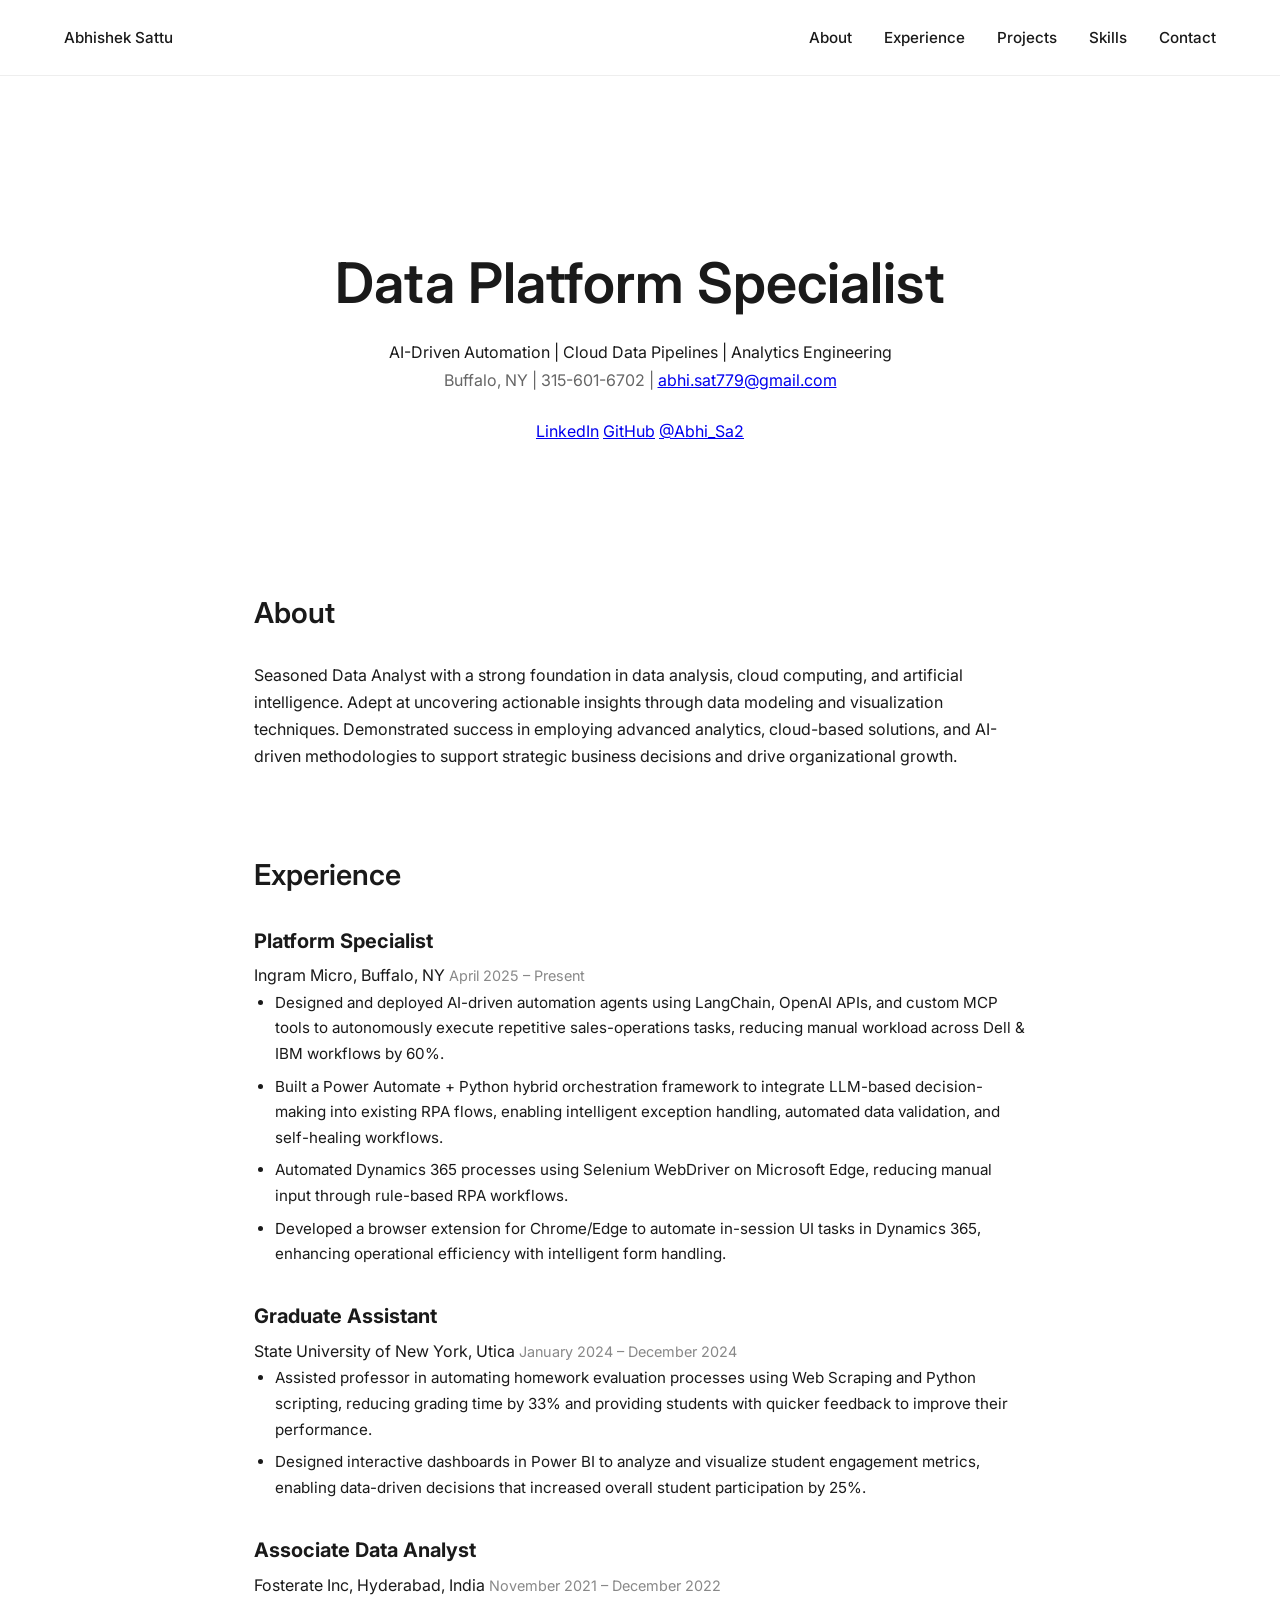
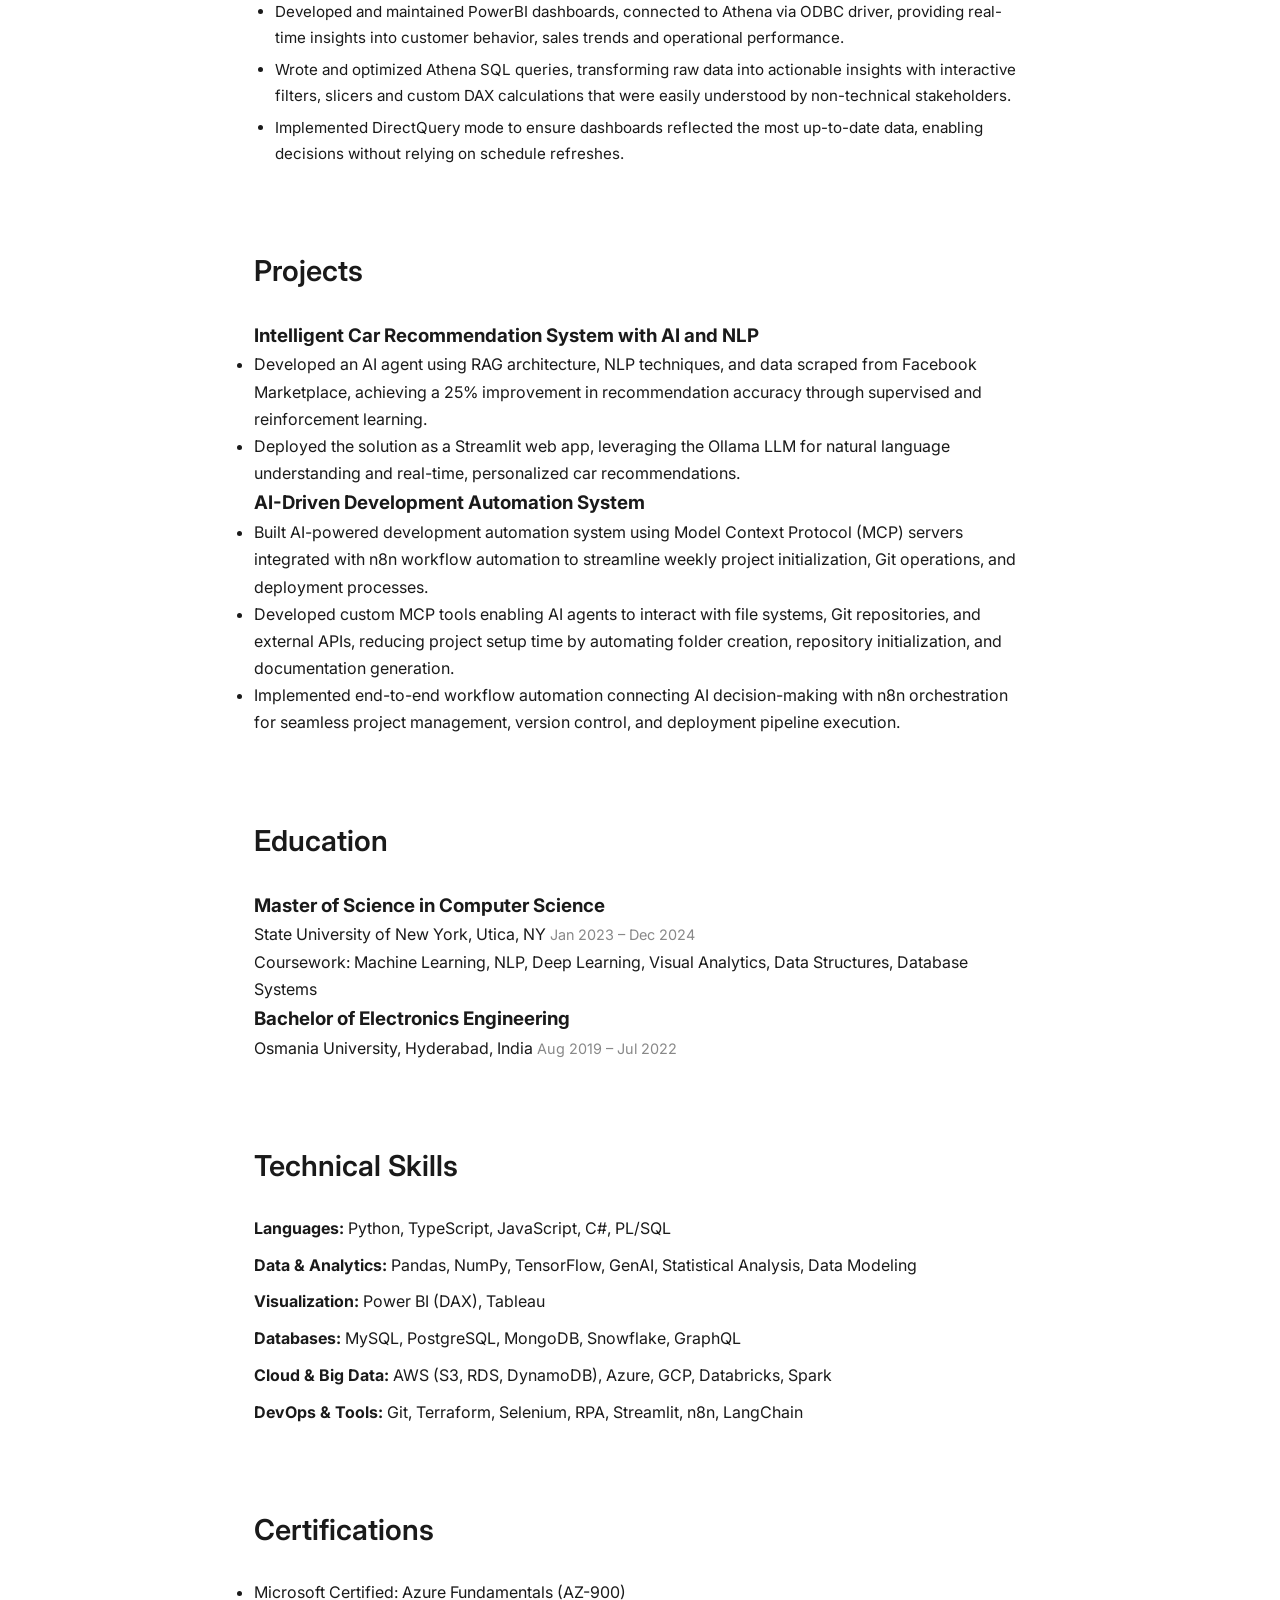
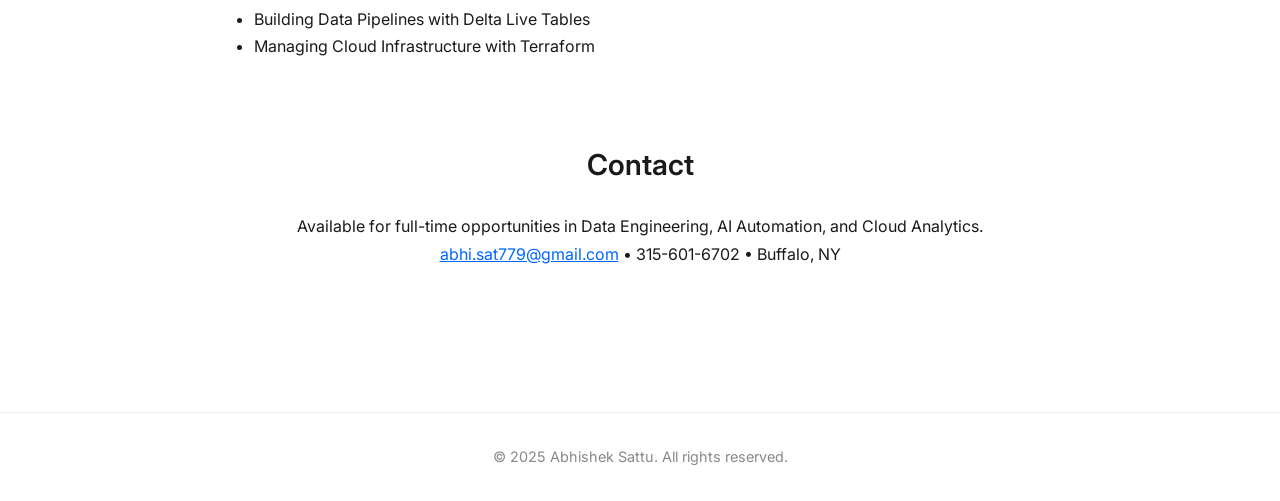
==== index.html @ 07959d1f "Refine content and structure in index.html Updated title and subtitle for clarity. Enhanced contact " ====
<!DOCTYPE html>
<html lang="en">
<head>
  <meta charset="UTF-8" />
  <meta name="viewport" content="width=device-width, initial-scale=1.0"/>
  <title>Abhishek Sattu - Data Platform Specialist</title>
  <link rel="stylesheet" href="style.css" />
  <link href="https://fonts.googleapis.com/css2?family=Inter:wght@400;500;600;700&display=swap" rel="stylesheet">
  <link rel="icon" href="data:," />
</head>
<body>
  <header>
    <nav>
      <a href="#" class="name">Abhishek Sattu</a>
      <ul>
        <li><a href="#about">About</a></li>
        <li><a href="#experience">Experience</a></li>
        <li><a href="#projects">Projects</a></li>
        <li><a href="#skills">Skills</a></li>
        <li><a href="#contact">Contact</a></li>
      </ul>
    </nav>
  </header>

  <main>
    <!-- HERO -->
    <section id="hero">
      <h1>Data Platform Specialist</h1>
      <p class="subtitle">AI-Driven Automation | Cloud Data Pipelines | Analytics Engineering</p>
      <p class="location">Buffalo, NY | 315-601-6702 | <a href="mailto:abhi.sat779@gmail.com">abhi.sat779@gmail.com</a></p>
      <div class="links">
        <a href="https://linkedin.com/in/yourprofile" target="_blank">LinkedIn</a>
        <a href="https://github.com/yourusername" target="_blank">GitHub</a>
        <a href="https://x.com/Abhi_Sa2" target="_blank">@Abhi_Sa2</a>
      </div>
    </section>

    <!-- ABOUT -->
    <section id="about">
      <h2>About</h2>
      <p>
        Seasoned Data Analyst with a strong foundation in data analysis, cloud computing, and artificial intelligence. 
        Adept at uncovering actionable insights through data modeling and visualization techniques. Demonstrated success 
        in employing advanced analytics, cloud-based solutions, and AI-driven methodologies to support strategic business 
        decisions and drive organizational growth.
      </p>
    </section>

    <!-- EXPERIENCE -->
    <section id="experience">
      <h2>Experience</h2>

      <div class="job">
        <div class="job-header">
          <h3>Platform Specialist</h3>
          <span class="company">Ingram Micro, Buffalo, NY</span>
          <span class="date">April 2025 – Present</span>
        </div>
        <ul>
          <li>Designed and deployed AI-driven automation agents using LangChain, OpenAI APIs, and custom MCP tools to autonomously execute repetitive sales-operations tasks, reducing manual workload across Dell & IBM workflows by 60%.</li>
          <li>Built a Power Automate + Python hybrid orchestration framework to integrate LLM-based decision-making into existing RPA flows, enabling intelligent exception handling, automated data validation, and self-healing workflows.</li>
          <li>Automated Dynamics 365 processes using Selenium WebDriver on Microsoft Edge, reducing manual input through rule-based RPA workflows.</li>
          <li>Developed a browser extension for Chrome/Edge to automate in-session UI tasks in Dynamics 365, enhancing operational efficiency with intelligent form handling.</li>
        </ul>
      </div>

      <div class="job">
        <div class="job-header">
          <h3>Graduate Assistant</h3>
          <span class="company">State University of New York, Utica</span>
          <span class="date">January 2024 – December 2024</span>
        </div>
        <ul>
          <li>Assisted professor in automating homework evaluation processes using Web Scraping and Python scripting, reducing grading time by 33% and providing students with quicker feedback to improve their performance.</li>
          <li>Designed interactive dashboards in Power BI to analyze and visualize student engagement metrics, enabling data-driven decisions that increased overall student participation by 25%.</li>
        </ul>
      </div>

      <div class="job">
        <div class="job-header">
          <h3>Associate Data Analyst</h3>
          <span class="company">Fosterate Inc, Hyderabad, India</span>
          <span class="date">November 2021 – December 2022</span>
        </div>
        <ul>
          <li>Developed and maintained PowerBI dashboards, connected to Athena via ODBC driver, providing real-time insights into customer behavior, sales trends and operational performance.</li>
          <li>Wrote and optimized Athena SQL queries, transforming raw data into actionable insights with interactive filters, slicers and custom DAX calculations that were easily understood by non-technical stakeholders.</li>
          <li>Implemented DirectQuery mode to ensure dashboards reflected the most up-to-date data, enabling decisions without relying on schedule refreshes.</li>
        </ul>
      </div>
    </section>

    <!-- PROJECTS -->
    <section id="projects">
      <h2>Projects</h2>

      <div class="project">
        <h3>Intelligent Car Recommendation System with AI and NLP</h3>
        <ul>
          <li>Developed an AI agent using RAG architecture, NLP techniques, and data scraped from Facebook Marketplace, achieving a 25% improvement in recommendation accuracy through supervised and reinforcement learning.</li>
          <li>Deployed the solution as a Streamlit web app, leveraging the Ollama LLM for natural language understanding and real-time, personalized car recommendations.</li>
        </ul>
      </div>

      <div class="project">
        <h3>AI-Driven Development Automation System</h3>
        <ul>
          <li>Built AI-powered development automation system using Model Context Protocol (MCP) servers integrated with n8n workflow automation to streamline weekly project initialization, Git operations, and deployment processes.</li>
          <li>Developed custom MCP tools enabling AI agents to interact with file systems, Git repositories, and external APIs, reducing project setup time by automating folder creation, repository initialization, and documentation generation.</li>
          <li>Implemented end-to-end workflow automation connecting AI decision-making with n8n orchestration for seamless project management, version control, and deployment pipeline execution.</li>
        </ul>
      </div>
    </section>

    <!-- EDUCATION -->
    <section id="education">
      <h2>Education</h2>
      <div class="edu">
        <h3>Master of Science in Computer Science</h3>
        <p>State University of New York, Utica, NY <span class="date">Jan 2023 – Dec 2024</span></p>
        <p class="coursework">Coursework: Machine Learning, NLP, Deep Learning, Visual Analytics, Data Structures, Database Systems</p>
      </div>
      <div class="edu">
        <h3>Bachelor of Electronics Engineering</h3>
        <p>Osmania University, Hyderabad, India <span class="date">Aug 2019 – Jul 2022</span></p>
      </div>
    </section>

    <!-- SKILLS -->
    <section id="skills">
      <h2>Technical Skills</h2>
      <div class="skills-grid">
        <div><strong>Languages:</strong> Python, TypeScript, JavaScript, C#, PL/SQL</div>
        <div><strong>Data & Analytics:</strong> Pandas, NumPy, TensorFlow, GenAI, Statistical Analysis, Data Modeling</div>
        <div><strong>Visualization:</strong> Power BI (DAX), Tableau</div>
        <div><strong>Databases:</strong> MySQL, PostgreSQL, MongoDB, Snowflake, GraphQL</div>
        <div><strong>Cloud & Big Data:</strong> AWS (S3, RDS, DynamoDB), Azure, GCP, Databricks, Spark</div>
        <div><strong>DevOps & Tools:</strong> Git, Terraform, Selenium, RPA, Streamlit, n8n, LangChain</div>
      </div>
    </section>

    <!-- CERTIFICATIONS -->
    <section id="certs">
      <h2>Certifications</h2>
      <ul class="certs-list">
        <li>Microsoft Certified: Azure Fundamentals (AZ-900)</li>
        <li>Building Data Pipelines with Delta Live Tables</li>
        <li>Managing Cloud Infrastructure with Terraform</li>
      </ul>
    </section>

    <!-- CONTACT -->
    <section id="contact">
      <h2>Contact</h2>
      <p>Available for full-time opportunities in Data Engineering, AI Automation, and Cloud Analytics.</p>
      <p><a href="mailto:abhi.sat779@gmail.com">abhi.sat779@gmail.com</a> • 315-601-6702 • Buffalo, NY</p>
    </section>
  </main>

  <footer>
    <p>© 2025 Abhishek Sattu. All rights reserved.</p>
  </footer>
</body>
</html>
---- style.css ----
/* Reset & Base */
* { margin:0; padding:0; box-sizing:border-box; }
html { scroll-behavior: smooth; }
body {
  font-family: 'Inter', sans-serif;
  line-height: 1.7;
  color: #1a1a1a;
  background: #fff;
  transition: all 0.3s ease;
}
body.dark { background: #0f0f0f; color: #e0e0e0; }

/* Layout */
header { padding: 1.5rem 5%; position: sticky; top:0; background: rgba(255,255,255,0.95); backdrop-filter: blur(10px); z-index: 100; border-bottom: 1px solid #eee; }
body.dark header { background: rgba(15,15,15,0.95); border-color: #333; }

nav { display: flex; justify-content: space-between; align-items: center; max-width: 1200px; margin: auto; }
.logo { font-weight: 600; font-size: 1.5rem; color: #0066ff; text-decoration: none; }
nav ul { display: flex; gap: 2rem; list-style: none; align-items: center; }
nav a { text-decoration: none; color: inherit; font-weight: 500; font-size: 0.95rem; }
#theme-toggle { background: none; border: none; font-size: 1.2rem; cursor: pointer; }

main { max-width: 900px; margin: 0 auto; padding: 4rem 5%; }
section { margin-bottom: 5rem; }
h2 { font-size: 1.8rem; margin-bottom: 1.5rem; font-weight: 600; }

/* Hero */
#hero { text-align: center; padding: 6rem 0 4rem; }
#hero h1 { font-size: 3.5rem; margin-bottom: 0.5rem; font-weight: 600; }
#hero .tagline { font-size: 1.4rem; color: #0066ff; margin-bottom: 0.5rem; }
#hero .location { color: #666; margin-bottom: 1.5rem; }
.social a { margin: 0 0.8rem; color: #0066ff; text-decoration: none; font-weight: 500; }

/* Sections */
.job, .project-card { margin-bottom: 2rem; }
.job h3 { font-size: 1.25rem; margin-bottom: 0.3rem; }
.job h3 span { color: #0066ff; font-weight: normal; }
.date { color: #888; font-size: 0.9rem; margin-bottom: 0.8rem; }
.job ul { padding-left: 1.3rem; }
.job li { margin-bottom: 0.4rem; font-size: 0.95rem; }

.project-grid { display: grid; gap: 1.5rem; grid-template-columns: 1fr; }
@media (min-width: 768px) { .project-grid { grid-template-columns: 1fr 1fr; } }
.project-card { padding: 1.5rem; background: #f9f9f9; border-radius: 8px; }
body.dark .project-card { background: #1a1a1a; }
.project-card h3 { margin-bottom: 0.5rem; font-size: 1.1rem; }
.link { color: #0066ff; text-decoration: none; font-weight: 500; font-size: 0.9rem; }

.skills-grid {
  display: flex; flex-wrap: wrap; gap: 0.6rem; margin-top: 1rem;
}
.skills-grid span {
  background: #eef; color: #0066ff; padding: 0.4rem 0.8rem; border-radius: 6px; font-size: 0.85rem; font-weight: 500;
}
body.dark .skills-grid span { background: #1a1a1a; color: #7ba6ff; }

#contact { text-align: center; }
#contact a { color: #0066ff; }

footer { text-align: center; padding: 2rem; color: #888; font-size: 0.9rem; border-top: 1px solid #eee; }
body.dark footer { border-color: #333; }

/* Responsive */
@media (max-width: 768px) {
  #hero h1 { font-size: 2.5rem; }
  nav ul { gap: 1rem; font-size: 0.9rem; }
}
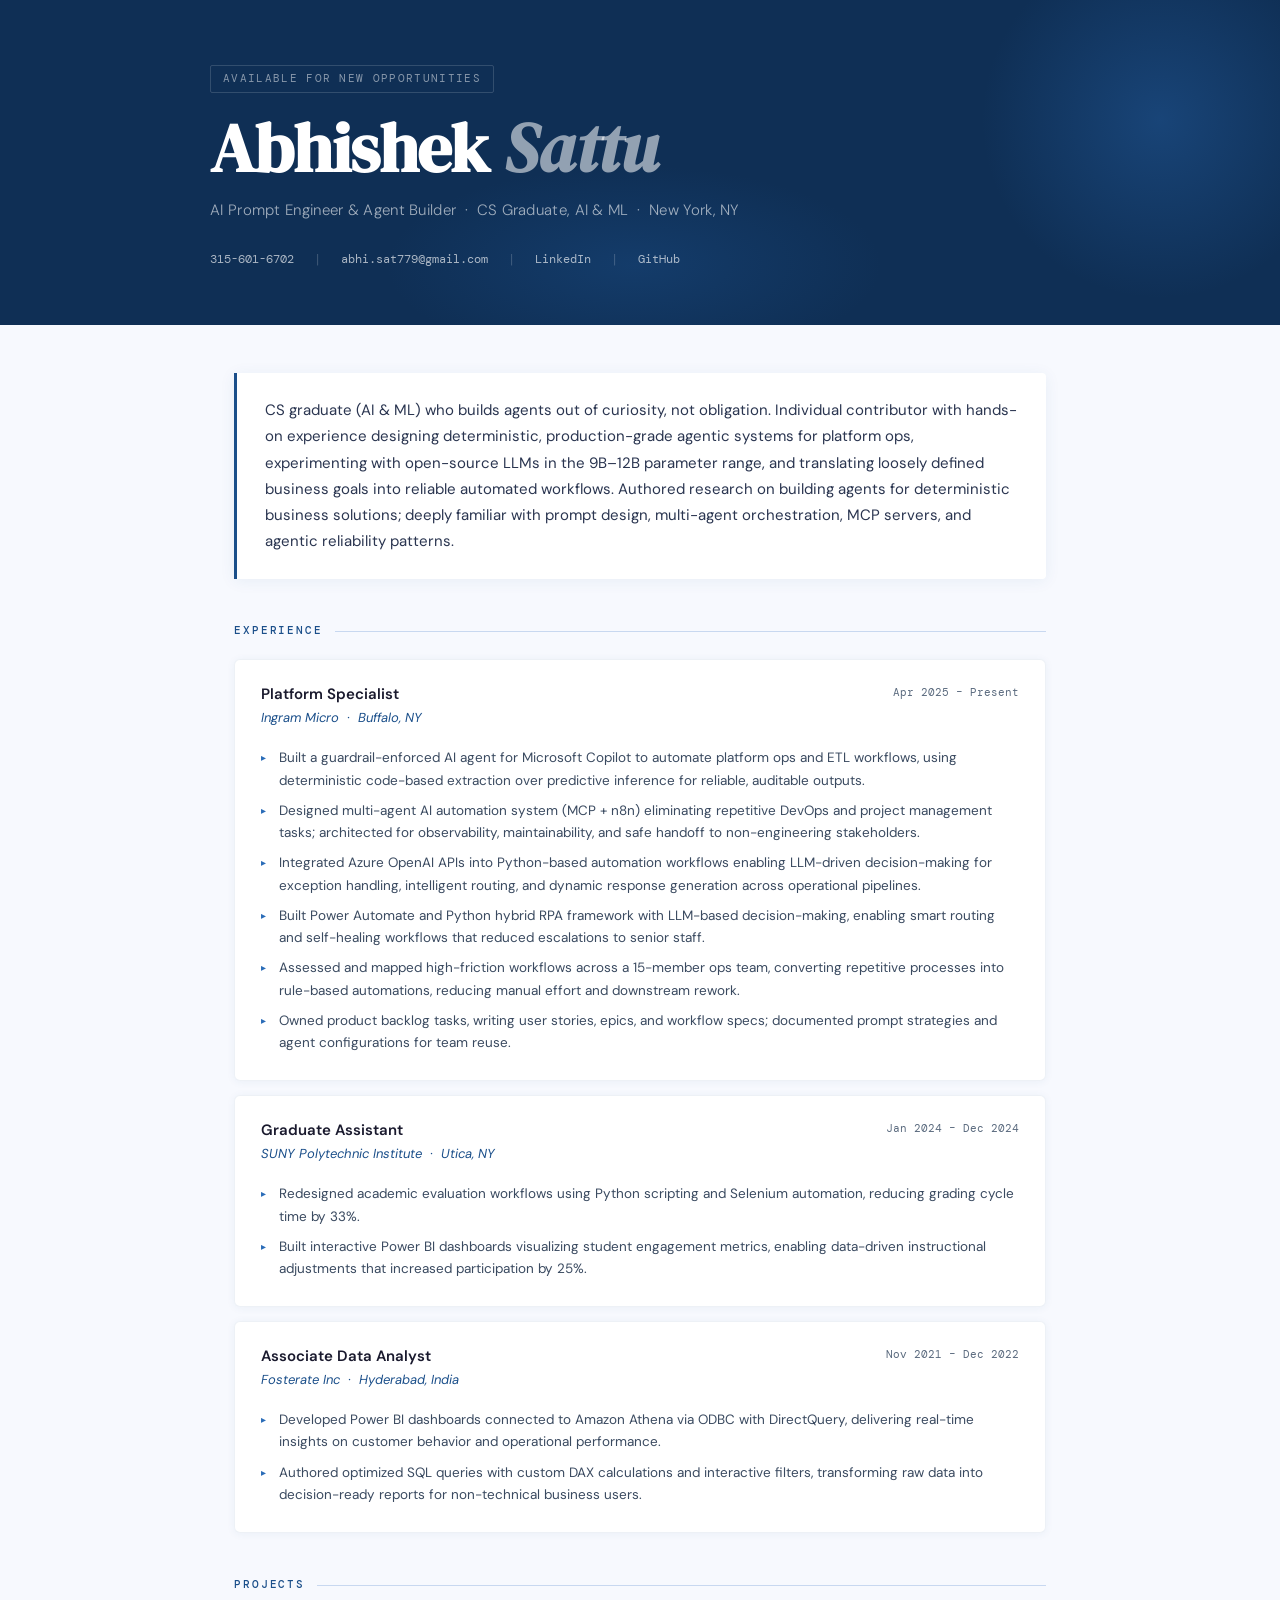
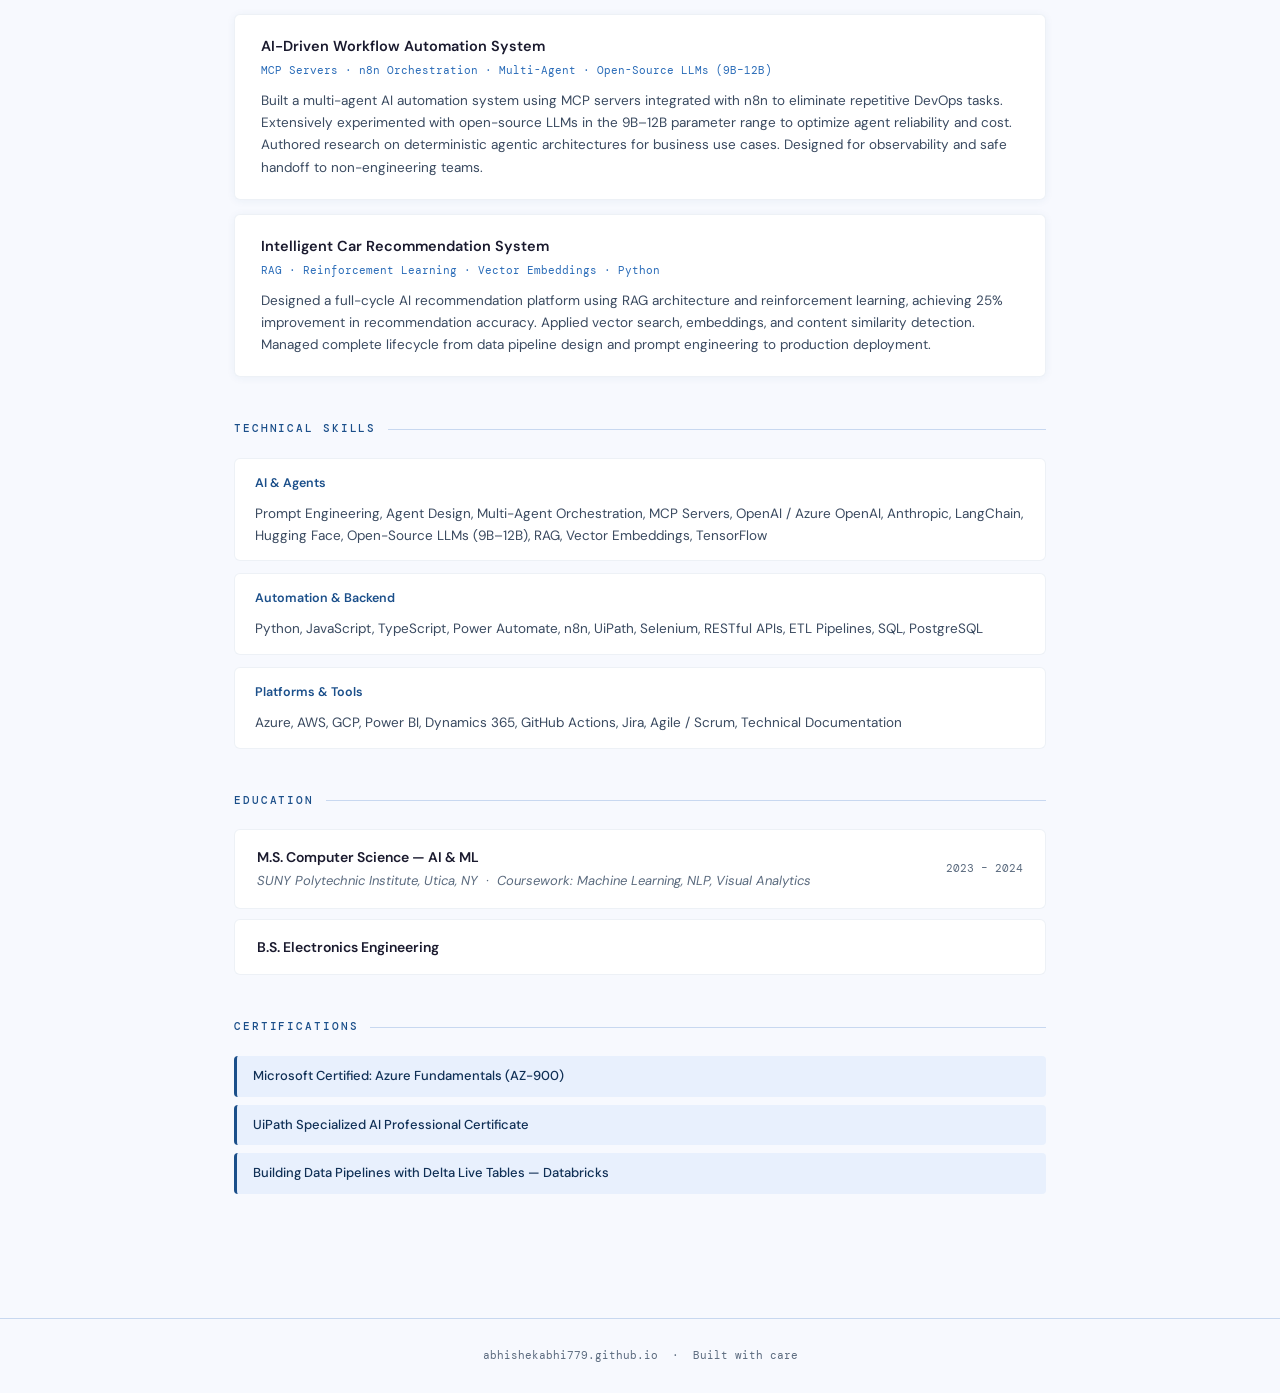
==== commit b77ee387: "Resume: AI Prompt Engineer & Agent Builder" ====
--- a/index.html
+++ b/index.html
@@ -2,163 +2,518 @@
 <html lang="en">
 <head>
   <meta charset="UTF-8" />
-  <meta name="viewport" content="width=device-width, initial-scale=1.0"/>
-  <title>Abhishek Sattu - Data Platform Specialist</title>
-  <link rel="stylesheet" href="style.css" />
-  <link href="https://fonts.googleapis.com/css2?family=Inter:wght@400;500;600;700&display=swap" rel="stylesheet">
-  <link rel="icon" href="data:," />
+  <meta name="viewport" content="width=device-width, initial-scale=1.0" />
+  <title>Abhishek Sattu — AI Agent Builder</title>
+  <link href="https://fonts.googleapis.com/css2?family=DM+Serif+Display:ital@0;1&family=DM+Mono:wght@400;500&family=DM+Sans:ital,opsz,wght@0,9..40,300;0,9..40,400;0,9..40,500;0,9..40,600;1,9..40,300&display=swap" rel="stylesheet" />
+  <style>
+    *, *::before, *::after { box-sizing: border-box; margin: 0; padding: 0; }
+
+    :root {
+      --navy: #1B4F8A;
+      --navy-dark: #0f2f55;
+      --navy-light: #2a6cb8;
+      --accent: #e8f0fd;
+      --ink: #1a1a2e;
+      --muted: #5a6a7e;
+      --rule: #c8d8f0;
+      --bg: #f7f9fe;
+      --white: #ffffff;
+      --mono: 'DM Mono', monospace;
+      --serif: 'DM Serif Display', serif;
+      --sans: 'DM Sans', sans-serif;
+    }
+
+    html { scroll-behavior: smooth; }
+
+    body {
+      font-family: var(--sans);
+      background: var(--bg);
+      color: var(--ink);
+      line-height: 1.6;
+      min-height: 100vh;
+    }
+
+    /* ── HEADER ─────────────────────────────────────── */
+    header {
+      background: var(--navy-dark);
+      position: relative;
+      overflow: hidden;
+      padding: 64px 48px 56px;
+    }
+
+    header::before {
+      content: '';
+      position: absolute;
+      top: -60px; right: -60px;
+      width: 360px; height: 360px;
+      border-radius: 50%;
+      background: radial-gradient(circle, rgba(42,108,184,0.35) 0%, transparent 70%);
+      pointer-events: none;
+    }
+
+    header::after {
+      content: '';
+      position: absolute;
+      bottom: -40px; left: 30%;
+      width: 500px; height: 200px;
+      background: radial-gradient(ellipse, rgba(27,79,138,0.4) 0%, transparent 70%);
+      pointer-events: none;
+    }
+
+    .header-inner {
+      max-width: 860px;
+      margin: 0 auto;
+      position: relative;
+      z-index: 1;
+    }
+
+    .tag {
+      display: inline-block;
+      font-family: var(--mono);
+      font-size: 11px;
+      letter-spacing: 0.12em;
+      text-transform: uppercase;
+      color: rgba(255,255,255,0.5);
+      border: 1px solid rgba(255,255,255,0.15);
+      padding: 4px 12px;
+      border-radius: 2px;
+      margin-bottom: 20px;
+      animation: fadeUp 0.6s ease both;
+    }
+
+    h1 {
+      font-family: var(--serif);
+      font-size: clamp(42px, 6vw, 68px);
+      color: #ffffff;
+      line-height: 1.05;
+      letter-spacing: -0.5px;
+      animation: fadeUp 0.6s 0.1s ease both;
+    }
+
+    h1 em {
+      font-style: italic;
+      color: rgba(255,255,255,0.55);
+    }
+
+    .subtitle {
+      font-size: 15px;
+      color: rgba(255,255,255,0.6);
+      margin-top: 14px;
+      font-weight: 300;
+      letter-spacing: 0.02em;
+      animation: fadeUp 0.6s 0.2s ease both;
+    }
+
+    .contact-bar {
+      display: flex;
+      flex-wrap: wrap;
+      gap: 8px 20px;
+      margin-top: 28px;
+      animation: fadeUp 0.6s 0.3s ease both;
+    }
+
+    .contact-bar a, .contact-bar span {
+      font-family: var(--mono);
+      font-size: 12px;
+      color: rgba(255,255,255,0.65);
+      text-decoration: none;
+      transition: color 0.2s;
+    }
+
+    .contact-bar a:hover { color: #fff; }
+
+    .contact-bar .sep {
+      color: rgba(255,255,255,0.2);
+    }
+
+    /* ── MAIN LAYOUT ─────────────────────────────────── */
+    main {
+      max-width: 860px;
+      margin: 0 auto;
+      padding: 48px 24px 80px;
+    }
+
+    /* ── SUMMARY ─────────────────────────────────────── */
+    .summary {
+      background: var(--white);
+      border-left: 3px solid var(--navy);
+      padding: 24px 28px;
+      margin-bottom: 44px;
+      border-radius: 0 4px 4px 0;
+      box-shadow: 0 2px 16px rgba(27,79,138,0.07);
+      animation: fadeUp 0.5s 0.4s ease both;
+      font-size: 15px;
+      line-height: 1.75;
+      color: #2a3550;
+    }
+
+    /* ── SECTION ─────────────────────────────────────── */
+    section { margin-bottom: 44px; animation: fadeUp 0.5s ease both; }
+
+    .section-label {
+      font-family: var(--mono);
+      font-size: 10.5px;
+      letter-spacing: 0.18em;
+      text-transform: uppercase;
+      color: var(--navy);
+      font-weight: 500;
+      margin-bottom: 20px;
+      display: flex;
+      align-items: center;
+      gap: 12px;
+    }
+
+    .section-label::after {
+      content: '';
+      flex: 1;
+      height: 1px;
+      background: var(--rule);
+    }
+
+    /* ── ROLE CARD ───────────────────────────────────── */
+    .role-card {
+      background: var(--white);
+      border-radius: 6px;
+      padding: 22px 26px;
+      margin-bottom: 14px;
+      box-shadow: 0 1px 8px rgba(27,79,138,0.06);
+      border: 1px solid rgba(27,79,138,0.08);
+      transition: box-shadow 0.2s, transform 0.2s;
+    }
+
+    .role-card:hover {
+      box-shadow: 0 4px 20px rgba(27,79,138,0.12);
+      transform: translateY(-1px);
+    }
+
+    .role-header {
+      display: flex;
+      justify-content: space-between;
+      align-items: flex-start;
+      gap: 12px;
+      margin-bottom: 14px;
+      flex-wrap: wrap;
+    }
+
+    .role-title {
+      font-weight: 600;
+      font-size: 15px;
+      color: var(--ink);
+    }
+
+    .role-company {
+      font-size: 13px;
+      color: var(--navy);
+      font-style: italic;
+      margin-top: 2px;
+    }
+
+    .role-date {
+      font-family: var(--mono);
+      font-size: 11px;
+      color: var(--muted);
+      white-space: nowrap;
+      padding-top: 2px;
+    }
+
+    .role-card ul {
+      list-style: none;
+      padding: 0;
+    }
+
+    .role-card ul li {
+      font-size: 13.5px;
+      color: #3a4a60;
+      line-height: 1.65;
+      padding: 4px 0 4px 18px;
+      position: relative;
+    }
+
+    .role-card ul li::before {
+      content: '▸';
+      position: absolute;
+      left: 0;
+      color: var(--navy-light);
+      font-size: 10px;
+      top: 7px;
+    }
+
+    /* ── PROJECTS ────────────────────────────────────── */
+    .project-card {
+      background: var(--white);
+      border-radius: 6px;
+      padding: 20px 26px;
+      margin-bottom: 14px;
+      border: 1px solid rgba(27,79,138,0.08);
+      box-shadow: 0 1px 8px rgba(27,79,138,0.06);
+      transition: box-shadow 0.2s, transform 0.2s;
+    }
+
+    .project-card:hover {
+      box-shadow: 0 4px 20px rgba(27,79,138,0.12);
+      transform: translateY(-1px);
+    }
+
+    .project-title {
+      font-weight: 600;
+      font-size: 14.5px;
+      color: var(--ink);
+      margin-bottom: 4px;
+    }
+
+    .project-stack {
+      font-family: var(--mono);
+      font-size: 11px;
+      color: var(--navy-light);
+      margin-bottom: 10px;
+    }
+
+    .project-card p {
+      font-size: 13.5px;
+      color: #3a4a60;
+      line-height: 1.65;
+    }
+
+    /* ── SKILLS ──────────────────────────────────────── */
+    .skills-grid {
+      display: grid;
+      gap: 12px;
+    }
+
+    .skill-row {
+      background: var(--white);
+      border-radius: 6px;
+      padding: 14px 20px;
+      border: 1px solid rgba(27,79,138,0.08);
+      font-size: 13.5px;
+      display: flex;
+      gap: 10px;
+      flex-wrap: wrap;
+      align-items: baseline;
+    }
+
+    .skill-label {
+      font-weight: 600;
+      color: var(--navy);
+      white-space: nowrap;
+      min-width: 130px;
+      font-size: 12.5px;
+    }
+
+    .skill-values {
+      color: #3a4a60;
+      line-height: 1.6;
+    }
+
+    /* ── EDUCATION & CERTS ───────────────────────────── */
+    .edu-row {
+      background: var(--white);
+      border-radius: 6px;
+      padding: 16px 22px;
+      margin-bottom: 10px;
+      border: 1px solid rgba(27,79,138,0.08);
+      display: flex;
+      justify-content: space-between;
+      align-items: center;
+      flex-wrap: wrap;
+      gap: 8px;
+    }
+
+    .edu-degree { font-weight: 600; font-size: 14px; }
+    .edu-school { font-size: 13px; color: var(--muted); font-style: italic; margin-top: 2px; }
+    .edu-date { font-family: var(--mono); font-size: 11px; color: var(--muted); }
+
+    .cert-list {
+      display: flex;
+      flex-direction: column;
+      gap: 8px;
+    }
+
+    .cert-item {
+      background: var(--accent);
+      border-radius: 4px;
+      padding: 10px 16px;
+      font-size: 13px;
+      color: var(--navy-dark);
+      font-weight: 500;
+      border-left: 3px solid var(--navy);
+    }
+
+    /* ── ANIMATIONS ──────────────────────────────────── */
+    @keyframes fadeUp {
+      from { opacity: 0; transform: translateY(16px); }
+      to   { opacity: 1; transform: translateY(0); }
+    }
+
+    section:nth-child(1) { animation-delay: 0.35s; }
+    section:nth-child(2) { animation-delay: 0.45s; }
+    section:nth-child(3) { animation-delay: 0.55s; }
+    section:nth-child(4) { animation-delay: 0.65s; }
+    section:nth-child(5) { animation-delay: 0.75s; }
+
+    /* ── FOOTER ──────────────────────────────────────── */
+    footer {
+      text-align: center;
+      padding: 28px;
+      font-family: var(--mono);
+      font-size: 11px;
+      color: var(--muted);
+      border-top: 1px solid var(--rule);
+    }
+
+    /* ── RESPONSIVE ──────────────────────────────────── */
+    @media (max-width: 600px) {
+      header { padding: 40px 24px 36px; }
+      .role-header { flex-direction: column; }
+      .skill-row { flex-direction: column; }
+      .edu-row { flex-direction: column; }
+    }
+  </style>
 </head>
 <body>
-  <header>
-    <nav>
-      <a href="#" class="name">Abhishek Sattu</a>
+
+<header>
+  <div class="header-inner">
+    <div class="tag">Available for new opportunities</div>
+    <h1>Abhishek <em>Sattu</em></h1>
+    <p class="subtitle">AI Prompt Engineer &amp; Agent Builder &nbsp;·&nbsp; CS Graduate, AI &amp; ML &nbsp;·&nbsp; New York, NY</p>
+    <div class="contact-bar">
+      <a href="tel:3156016702">315-601-6702</a>
+      <span class="sep">|</span>
+      <a href="mailto:abhi.sat779@gmail.com">abhi.sat779@gmail.com</a>
+      <span class="sep">|</span>
+      <a href="https://linkedin.com/in/abhishek-s-462954222" target="_blank">LinkedIn</a>
+      <span class="sep">|</span>
+      <a href="https://github.com/abhishekabhi779" target="_blank">GitHub</a>
+    </div>
+  </div>
+</header>
+
+<main>
+
+  <div class="summary">
+    CS graduate (AI &amp; ML) who builds agents out of curiosity, not obligation. Individual contributor with hands-on experience designing deterministic, production-grade agentic systems for platform ops, experimenting with open-source LLMs in the 9B–12B parameter range, and translating loosely defined business goals into reliable automated workflows. Authored research on building agents for deterministic business solutions; deeply familiar with prompt design, multi-agent orchestration, MCP servers, and agentic reliability patterns.
+  </div>
+
+  <!-- EXPERIENCE -->
+  <section>
+    <div class="section-label">Experience</div>
+
+    <div class="role-card">
+      <div class="role-header">
+        <div>
+          <div class="role-title">Platform Specialist</div>
+          <div class="role-company">Ingram Micro &nbsp;·&nbsp; Buffalo, NY</div>
+        </div>
+        <div class="role-date">Apr 2025 – Present</div>
+      </div>
       <ul>
-        <li><a href="#about">About</a></li>
-        <li><a href="#experience">Experience</a></li>
-        <li><a href="#projects">Projects</a></li>
-        <li><a href="#skills">Skills</a></li>
-        <li><a href="#contact">Contact</a></li>
+        <li>Built a guardrail-enforced AI agent for Microsoft Copilot to automate platform ops and ETL workflows, using deterministic code-based extraction over predictive inference for reliable, auditable outputs.</li>
+        <li>Designed multi-agent AI automation system (MCP + n8n) eliminating repetitive DevOps and project management tasks; architected for observability, maintainability, and safe handoff to non-engineering stakeholders.</li>
+        <li>Integrated Azure OpenAI APIs into Python-based automation workflows enabling LLM-driven decision-making for exception handling, intelligent routing, and dynamic response generation across operational pipelines.</li>
+        <li>Built Power Automate and Python hybrid RPA framework with LLM-based decision-making, enabling smart routing and self-healing workflows that reduced escalations to senior staff.</li>
+        <li>Assessed and mapped high-friction workflows across a 15-member ops team, converting repetitive processes into rule-based automations, reducing manual effort and downstream rework.</li>
+        <li>Owned product backlog tasks, writing user stories, epics, and workflow specs; documented prompt strategies and agent configurations for team reuse.</li>
       </ul>
-    </nav>
-  </header>
-
-  <main>
-    <!-- HERO -->
-    <section id="hero">
-      <h1>Data Platform Specialist</h1>
-      <p class="subtitle">AI-Driven Automation | Cloud Data Pipelines | Analytics Engineering</p>
-      <p class="location">Buffalo, NY | 315-601-6702 | <a href="mailto:abhi.sat779@gmail.com">abhi.sat779@gmail.com</a></p>
-      <div class="links">
-        <a href="https://linkedin.com/in/yourprofile" target="_blank">LinkedIn</a>
-        <a href="https://github.com/yourusername" target="_blank">GitHub</a>
-        <a href="https://x.com/Abhi_Sa2" target="_blank">@Abhi_Sa2</a>
-      </div>
-    </section>
-
-    <!-- ABOUT -->
-    <section id="about">
-      <h2>About</h2>
-      <p>
-        Seasoned Data Analyst with a strong foundation in data analysis, cloud computing, and artificial intelligence. 
-        Adept at uncovering actionable insights through data modeling and visualization techniques. Demonstrated success 
-        in employing advanced analytics, cloud-based solutions, and AI-driven methodologies to support strategic business 
-        decisions and drive organizational growth.
-      </p>
-    </section>
-
-    <!-- EXPERIENCE -->
-    <section id="experience">
-      <h2>Experience</h2>
-
-      <div class="job">
-        <div class="job-header">
-          <h3>Platform Specialist</h3>
-          <span class="company">Ingram Micro, Buffalo, NY</span>
-          <span class="date">April 2025 – Present</span>
+    </div>
+
+    <div class="role-card">
+      <div class="role-header">
+        <div>
+          <div class="role-title">Graduate Assistant</div>
+          <div class="role-company">SUNY Polytechnic Institute &nbsp;·&nbsp; Utica, NY</div>
         </div>
-        <ul>
-          <li>Designed and deployed AI-driven automation agents using LangChain, OpenAI APIs, and custom MCP tools to autonomously execute repetitive sales-operations tasks, reducing manual workload across Dell & IBM workflows by 60%.</li>
-          <li>Built a Power Automate + Python hybrid orchestration framework to integrate LLM-based decision-making into existing RPA flows, enabling intelligent exception handling, automated data validation, and self-healing workflows.</li>
-          <li>Automated Dynamics 365 processes using Selenium WebDriver on Microsoft Edge, reducing manual input through rule-based RPA workflows.</li>
-          <li>Developed a browser extension for Chrome/Edge to automate in-session UI tasks in Dynamics 365, enhancing operational efficiency with intelligent form handling.</li>
-        </ul>
-      </div>
-
-      <div class="job">
-        <div class="job-header">
-          <h3>Graduate Assistant</h3>
-          <span class="company">State University of New York, Utica</span>
-          <span class="date">January 2024 – December 2024</span>
+        <div class="role-date">Jan 2024 – Dec 2024</div>
+      </div>
+      <ul>
+        <li>Redesigned academic evaluation workflows using Python scripting and Selenium automation, reducing grading cycle time by 33%.</li>
+        <li>Built interactive Power BI dashboards visualizing student engagement metrics, enabling data-driven instructional adjustments that increased participation by 25%.</li>
+      </ul>
+    </div>
+
+    <div class="role-card">
+      <div class="role-header">
+        <div>
+          <div class="role-title">Associate Data Analyst</div>
+          <div class="role-company">Fosterate Inc &nbsp;·&nbsp; Hyderabad, India</div>
         </div>
-        <ul>
-          <li>Assisted professor in automating homework evaluation processes using Web Scraping and Python scripting, reducing grading time by 33% and providing students with quicker feedback to improve their performance.</li>
-          <li>Designed interactive dashboards in Power BI to analyze and visualize student engagement metrics, enabling data-driven decisions that increased overall student participation by 25%.</li>
-        </ul>
-      </div>
-
-      <div class="job">
-        <div class="job-header">
-          <h3>Associate Data Analyst</h3>
-          <span class="company">Fosterate Inc, Hyderabad, India</span>
-          <span class="date">November 2021 – December 2022</span>
-        </div>
-        <ul>
-          <li>Developed and maintained PowerBI dashboards, connected to Athena via ODBC driver, providing real-time insights into customer behavior, sales trends and operational performance.</li>
-          <li>Wrote and optimized Athena SQL queries, transforming raw data into actionable insights with interactive filters, slicers and custom DAX calculations that were easily understood by non-technical stakeholders.</li>
-          <li>Implemented DirectQuery mode to ensure dashboards reflected the most up-to-date data, enabling decisions without relying on schedule refreshes.</li>
-        </ul>
-      </div>
-    </section>
-
-    <!-- PROJECTS -->
-    <section id="projects">
-      <h2>Projects</h2>
-
-      <div class="project">
-        <h3>Intelligent Car Recommendation System with AI and NLP</h3>
-        <ul>
-          <li>Developed an AI agent using RAG architecture, NLP techniques, and data scraped from Facebook Marketplace, achieving a 25% improvement in recommendation accuracy through supervised and reinforcement learning.</li>
-          <li>Deployed the solution as a Streamlit web app, leveraging the Ollama LLM for natural language understanding and real-time, personalized car recommendations.</li>
-        </ul>
-      </div>
-
-      <div class="project">
-        <h3>AI-Driven Development Automation System</h3>
-        <ul>
-          <li>Built AI-powered development automation system using Model Context Protocol (MCP) servers integrated with n8n workflow automation to streamline weekly project initialization, Git operations, and deployment processes.</li>
-          <li>Developed custom MCP tools enabling AI agents to interact with file systems, Git repositories, and external APIs, reducing project setup time by automating folder creation, repository initialization, and documentation generation.</li>
-          <li>Implemented end-to-end workflow automation connecting AI decision-making with n8n orchestration for seamless project management, version control, and deployment pipeline execution.</li>
-        </ul>
-      </div>
-    </section>
-
-    <!-- EDUCATION -->
-    <section id="education">
-      <h2>Education</h2>
-      <div class="edu">
-        <h3>Master of Science in Computer Science</h3>
-        <p>State University of New York, Utica, NY <span class="date">Jan 2023 – Dec 2024</span></p>
-        <p class="coursework">Coursework: Machine Learning, NLP, Deep Learning, Visual Analytics, Data Structures, Database Systems</p>
-      </div>
-      <div class="edu">
-        <h3>Bachelor of Electronics Engineering</h3>
-        <p>Osmania University, Hyderabad, India <span class="date">Aug 2019 – Jul 2022</span></p>
-      </div>
-    </section>
-
-    <!-- SKILLS -->
-    <section id="skills">
-      <h2>Technical Skills</h2>
-      <div class="skills-grid">
-        <div><strong>Languages:</strong> Python, TypeScript, JavaScript, C#, PL/SQL</div>
-        <div><strong>Data & Analytics:</strong> Pandas, NumPy, TensorFlow, GenAI, Statistical Analysis, Data Modeling</div>
-        <div><strong>Visualization:</strong> Power BI (DAX), Tableau</div>
-        <div><strong>Databases:</strong> MySQL, PostgreSQL, MongoDB, Snowflake, GraphQL</div>
-        <div><strong>Cloud & Big Data:</strong> AWS (S3, RDS, DynamoDB), Azure, GCP, Databricks, Spark</div>
-        <div><strong>DevOps & Tools:</strong> Git, Terraform, Selenium, RPA, Streamlit, n8n, LangChain</div>
-      </div>
-    </section>
-
-    <!-- CERTIFICATIONS -->
-    <section id="certs">
-      <h2>Certifications</h2>
-      <ul class="certs-list">
-        <li>Microsoft Certified: Azure Fundamentals (AZ-900)</li>
-        <li>Building Data Pipelines with Delta Live Tables</li>
-        <li>Managing Cloud Infrastructure with Terraform</li>
+        <div class="role-date">Nov 2021 – Dec 2022</div>
+      </div>
+      <ul>
+        <li>Developed Power BI dashboards connected to Amazon Athena via ODBC with DirectQuery, delivering real-time insights on customer behavior and operational performance.</li>
+        <li>Authored optimized SQL queries with custom DAX calculations and interactive filters, transforming raw data into decision-ready reports for non-technical business users.</li>
       </ul>
-    </section>
-
-    <!-- CONTACT -->
-    <section id="contact">
-      <h2>Contact</h2>
-      <p>Available for full-time opportunities in Data Engineering, AI Automation, and Cloud Analytics.</p>
-      <p><a href="mailto:abhi.sat779@gmail.com">abhi.sat779@gmail.com</a> • 315-601-6702 • Buffalo, NY</p>
-    </section>
-  </main>
-
-  <footer>
-    <p>© 2025 Abhishek Sattu. All rights reserved.</p>
-  </footer>
+    </div>
+  </section>
+
+  <!-- PROJECTS -->
+  <section>
+    <div class="section-label">Projects</div>
+
+    <div class="project-card">
+      <div class="project-title">AI-Driven Workflow Automation System</div>
+      <div class="project-stack">MCP Servers · n8n Orchestration · Multi-Agent · Open-Source LLMs (9B–12B)</div>
+      <p>Built a multi-agent AI automation system using MCP servers integrated with n8n to eliminate repetitive DevOps tasks. Extensively experimented with open-source LLMs in the 9B–12B parameter range to optimize agent reliability and cost. Authored research on deterministic agentic architectures for business use cases. Designed for observability and safe handoff to non-engineering teams.</p>
+    </div>
+
+    <div class="project-card">
+      <div class="project-title">Intelligent Car Recommendation System</div>
+      <div class="project-stack">RAG · Reinforcement Learning · Vector Embeddings · Python</div>
+      <p>Designed a full-cycle AI recommendation platform using RAG architecture and reinforcement learning, achieving 25% improvement in recommendation accuracy. Applied vector search, embeddings, and content similarity detection. Managed complete lifecycle from data pipeline design and prompt engineering to production deployment.</p>
+    </div>
+  </section>
+
+  <!-- SKILLS -->
+  <section>
+    <div class="section-label">Technical Skills</div>
+    <div class="skills-grid">
+      <div class="skill-row">
+        <span class="skill-label">AI &amp; Agents</span>
+        <span class="skill-values">Prompt Engineering, Agent Design, Multi-Agent Orchestration, MCP Servers, OpenAI / Azure OpenAI, Anthropic, LangChain, Hugging Face, Open-Source LLMs (9B–12B), RAG, Vector Embeddings, TensorFlow</span>
+      </div>
+      <div class="skill-row">
+        <span class="skill-label">Automation &amp; Backend</span>
+        <span class="skill-values">Python, JavaScript, TypeScript, Power Automate, n8n, UiPath, Selenium, RESTful APIs, ETL Pipelines, SQL, PostgreSQL</span>
+      </div>
+      <div class="skill-row">
+        <span class="skill-label">Platforms &amp; Tools</span>
+        <span class="skill-values">Azure, AWS, GCP, Power BI, Dynamics 365, GitHub Actions, Jira, Agile / Scrum, Technical Documentation</span>
+      </div>
+    </div>
+  </section>
+
+  <!-- EDUCATION -->
+  <section>
+    <div class="section-label">Education</div>
+    <div class="edu-row">
+      <div>
+        <div class="edu-degree">M.S. Computer Science — AI &amp; ML</div>
+        <div class="edu-school">SUNY Polytechnic Institute, Utica, NY &nbsp;·&nbsp; Coursework: Machine Learning, NLP, Visual Analytics</div>
+      </div>
+      <div class="edu-date">2023 – 2024</div>
+    </div>
+    <div class="edu-row">
+      <div>
+        <div class="edu-degree">B.S. Electronics Engineering</div>
+      </div>
+    </div>
+  </section>
+
+  <!-- CERTIFICATIONS -->
+  <section>
+    <div class="section-label">Certifications</div>
+    <div class="cert-list">
+      <div class="cert-item">Microsoft Certified: Azure Fundamentals (AZ-900)</div>
+      <div class="cert-item">UiPath Specialized AI Professional Certificate</div>
+      <div class="cert-item">Building Data Pipelines with Delta Live Tables — Databricks</div>
+    </div>
+  </section>
+
+</main>
+
+<footer>
+  abhishekabhi779.github.io &nbsp;·&nbsp; Built with care
+</footer>
+
 </body>
 </html>
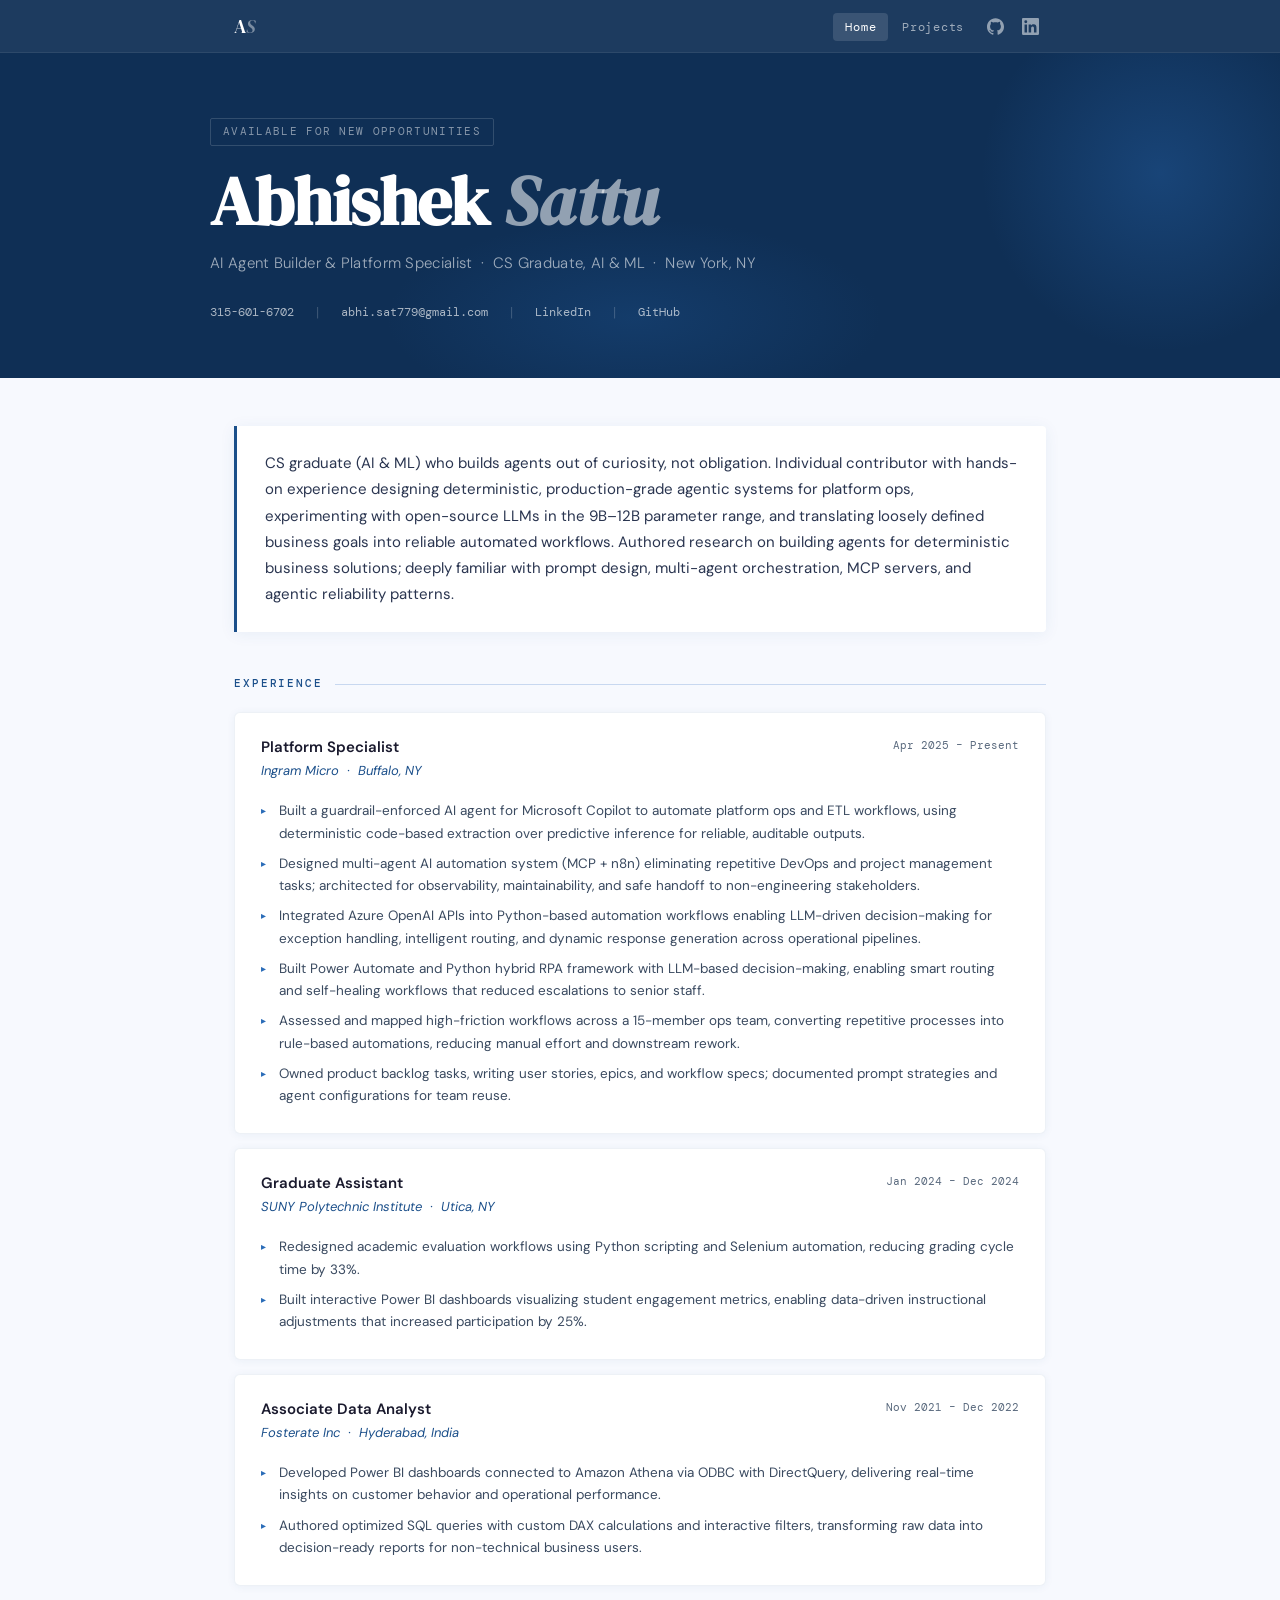
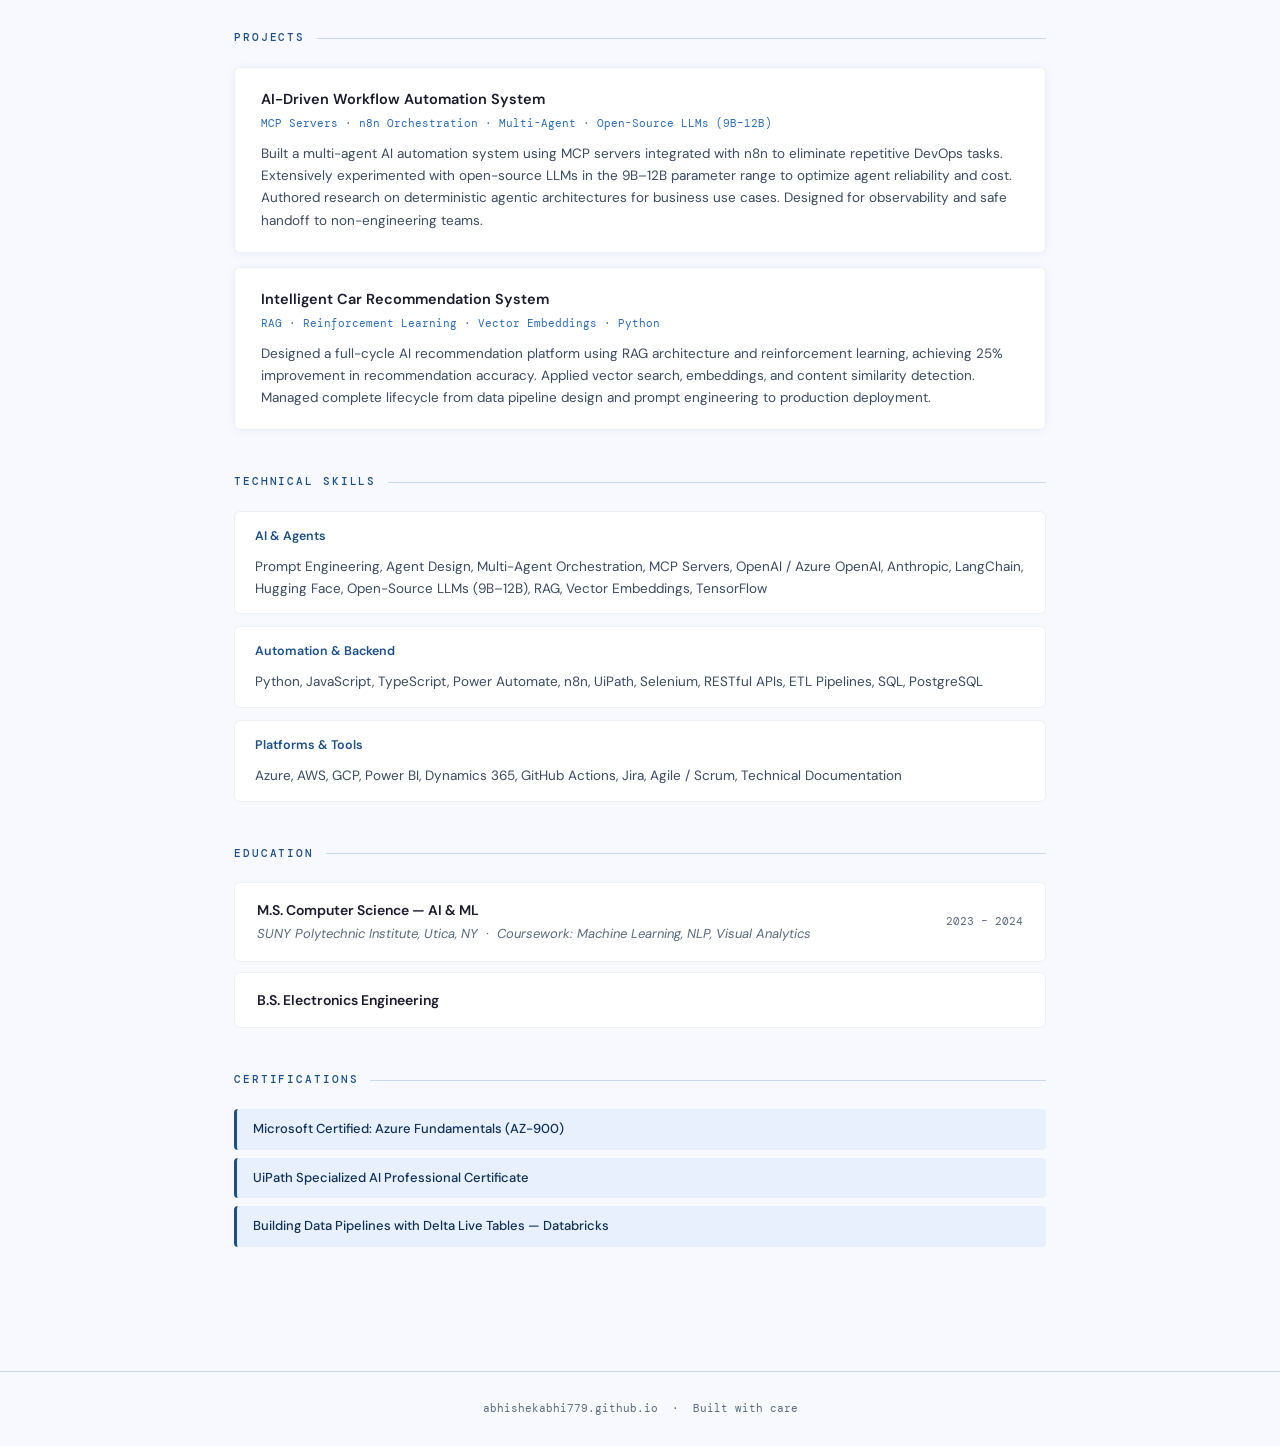
==== commit f3475bb0: "Build portfolio site — nav, projects page, GitHub API integration - Add shared css/style.css with st" ====
--- a/index.html
+++ b/index.html
@@ -5,34 +5,8 @@
   <meta name="viewport" content="width=device-width, initial-scale=1.0" />
   <title>Abhishek Sattu — AI Agent Builder</title>
   <link href="https://fonts.googleapis.com/css2?family=DM+Serif+Display:ital@0;1&family=DM+Mono:wght@400;500&family=DM+Sans:ital,opsz,wght@0,9..40,300;0,9..40,400;0,9..40,500;0,9..40,600;1,9..40,300&display=swap" rel="stylesheet" />
+  <link rel="stylesheet" href="css/style.css" />
   <style>
-    *, *::before, *::after { box-sizing: border-box; margin: 0; padding: 0; }
-
-    :root {
-      --navy: #1B4F8A;
-      --navy-dark: #0f2f55;
-      --navy-light: #2a6cb8;
-      --accent: #e8f0fd;
-      --ink: #1a1a2e;
-      --muted: #5a6a7e;
-      --rule: #c8d8f0;
-      --bg: #f7f9fe;
-      --white: #ffffff;
-      --mono: 'DM Mono', monospace;
-      --serif: 'DM Serif Display', serif;
-      --sans: 'DM Sans', sans-serif;
-    }
-
-    html { scroll-behavior: smooth; }
-
-    body {
-      font-family: var(--sans);
-      background: var(--bg);
-      color: var(--ink);
-      line-height: 1.6;
-      min-height: 100vh;
-    }
-
     /* ── HEADER ─────────────────────────────────────── */
     header {
       background: var(--navy-dark);
@@ -121,10 +95,7 @@
     }
 
     .contact-bar a:hover { color: #fff; }
-
-    .contact-bar .sep {
-      color: rgba(255,255,255,0.2);
-    }
+    .contact-bar .sep { color: rgba(255,255,255,0.2); }
 
     /* ── MAIN LAYOUT ─────────────────────────────────── */
     main {
@@ -183,7 +154,7 @@
 
     .role-card:hover {
       box-shadow: 0 4px 20px rgba(27,79,138,0.12);
-      transform: translateY(-1px);
+      transform: translateY(-2px);
     }
 
     .role-header {
@@ -195,31 +166,11 @@
       flex-wrap: wrap;
     }
 
-    .role-title {
-      font-weight: 600;
-      font-size: 15px;
-      color: var(--ink);
-    }
-
-    .role-company {
-      font-size: 13px;
-      color: var(--navy);
-      font-style: italic;
-      margin-top: 2px;
-    }
-
-    .role-date {
-      font-family: var(--mono);
-      font-size: 11px;
-      color: var(--muted);
-      white-space: nowrap;
-      padding-top: 2px;
-    }
-
-    .role-card ul {
-      list-style: none;
-      padding: 0;
-    }
+    .role-title { font-weight: 600; font-size: 15px; color: var(--ink); }
+    .role-company { font-size: 13px; color: var(--navy); font-style: italic; margin-top: 2px; }
+    .role-date { font-family: var(--mono); font-size: 11px; color: var(--muted); white-space: nowrap; padding-top: 2px; }
+
+    .role-card ul { list-style: none; padding: 0; }
 
     .role-card ul li {
       font-size: 13.5px;
@@ -251,34 +202,15 @@
 
     .project-card:hover {
       box-shadow: 0 4px 20px rgba(27,79,138,0.12);
-      transform: translateY(-1px);
-    }
-
-    .project-title {
-      font-weight: 600;
-      font-size: 14.5px;
-      color: var(--ink);
-      margin-bottom: 4px;
-    }
-
-    .project-stack {
-      font-family: var(--mono);
-      font-size: 11px;
-      color: var(--navy-light);
-      margin-bottom: 10px;
-    }
-
-    .project-card p {
-      font-size: 13.5px;
-      color: #3a4a60;
-      line-height: 1.65;
-    }
+      transform: translateY(-2px);
+    }
+
+    .project-title { font-weight: 600; font-size: 14.5px; color: var(--ink); margin-bottom: 4px; }
+    .project-stack { font-family: var(--mono); font-size: 11px; color: var(--navy-light); margin-bottom: 10px; }
+    .project-card p { font-size: 13.5px; color: #3a4a60; line-height: 1.65; }
 
     /* ── SKILLS ──────────────────────────────────────── */
-    .skills-grid {
-      display: grid;
-      gap: 12px;
-    }
+    .skills-grid { display: grid; gap: 12px; }
 
     .skill-row {
       background: var(--white);
@@ -292,18 +224,8 @@
       align-items: baseline;
     }
 
-    .skill-label {
-      font-weight: 600;
-      color: var(--navy);
-      white-space: nowrap;
-      min-width: 130px;
-      font-size: 12.5px;
-    }
-
-    .skill-values {
-      color: #3a4a60;
-      line-height: 1.6;
-    }
+    .skill-label { font-weight: 600; color: var(--navy); white-space: nowrap; min-width: 130px; font-size: 12.5px; }
+    .skill-values { color: #3a4a60; line-height: 1.6; }
 
     /* ── EDUCATION & CERTS ───────────────────────────── */
     .edu-row {
@@ -323,14 +245,10 @@
     .edu-school { font-size: 13px; color: var(--muted); font-style: italic; margin-top: 2px; }
     .edu-date { font-family: var(--mono); font-size: 11px; color: var(--muted); }
 
-    .cert-list {
-      display: flex;
-      flex-direction: column;
-      gap: 8px;
-    }
+    .cert-list { display: flex; flex-direction: column; gap: 8px; }
 
     .cert-item {
-      background: var(--accent);
+      background: var(--accent-bg);
       border-radius: 4px;
       padding: 10px 16px;
       font-size: 13px;
@@ -339,27 +257,12 @@
       border-left: 3px solid var(--navy);
     }
 
-    /* ── ANIMATIONS ──────────────────────────────────── */
-    @keyframes fadeUp {
-      from { opacity: 0; transform: translateY(16px); }
-      to   { opacity: 1; transform: translateY(0); }
-    }
-
+    /* ── ANIMATION DELAYS ────────────────────────────── */
     section:nth-child(1) { animation-delay: 0.35s; }
     section:nth-child(2) { animation-delay: 0.45s; }
     section:nth-child(3) { animation-delay: 0.55s; }
     section:nth-child(4) { animation-delay: 0.65s; }
     section:nth-child(5) { animation-delay: 0.75s; }
-
-    /* ── FOOTER ──────────────────────────────────────── */
-    footer {
-      text-align: center;
-      padding: 28px;
-      font-family: var(--mono);
-      font-size: 11px;
-      color: var(--muted);
-      border-top: 1px solid var(--rule);
-    }
 
     /* ── RESPONSIVE ──────────────────────────────────── */
     @media (max-width: 600px) {
@@ -372,19 +275,35 @@
 </head>
 <body>
 
+<nav class="site-nav" aria-label="Main navigation">
+  <div class="nav-inner">
+    <a href="index.html" class="nav-logo">A<em>S</em></a>
+    <ul class="nav-links">
+      <li><a href="index.html" class="active">Home</a></li>
+      <li><a href="projects.html">Projects</a></li>
+    </ul>
+    <a href="https://github.com/abhishekabhi779" target="_blank" rel="noopener" class="nav-icon" aria-label="GitHub">
+      <svg viewBox="0 0 24 24" xmlns="http://www.w3.org/2000/svg"><path d="M12 .297c-6.63 0-12 5.373-12 12 0 5.303 3.438 9.8 8.205 11.385.6.113.82-.258.82-.577 0-.285-.01-1.04-.015-2.04-3.338.724-4.042-1.61-4.042-1.61C4.422 18.07 3.633 17.7 3.633 17.7c-1.087-.744.084-.729.084-.729 1.205.084 1.838 1.236 1.838 1.236 1.07 1.835 2.809 1.305 3.495.998.108-.776.417-1.305.76-1.605-2.665-.3-5.466-1.332-5.466-5.93 0-1.31.465-2.38 1.235-3.22-.135-.303-.54-1.523.105-3.176 0 0 1.005-.322 3.3 1.23.96-.267 1.98-.399 3-.405 1.02.006 2.04.138 3 .405 2.28-1.552 3.285-1.23 3.285-1.23.645 1.653.24 2.873.12 3.176.765.84 1.23 1.91 1.23 3.22 0 4.61-2.805 5.625-5.475 5.92.42.36.81 1.096.81 2.22 0 1.606-.015 2.896-.015 3.286 0 .315.21.69.825.57C20.565 22.092 24 17.592 24 12.297c0-6.627-5.373-12-12-12"/></svg>
+    </a>
+    <a href="https://linkedin.com/in/abhishek-s-462954222" target="_blank" rel="noopener" class="nav-icon" aria-label="LinkedIn">
+      <svg viewBox="0 0 24 24" xmlns="http://www.w3.org/2000/svg"><path d="M20.447 20.452h-3.554v-5.569c0-1.328-.027-3.037-1.852-3.037-1.853 0-2.136 1.445-2.136 2.939v5.667H9.351V9h3.414v1.561h.046c.477-.9 1.637-1.85 3.37-1.85 3.601 0 4.267 2.37 4.267 5.455v6.286zM5.337 7.433a2.062 2.062 0 0 1-2.063-2.065 2.064 2.064 0 1 1 2.063 2.065zm1.782 13.019H3.555V9h3.564v11.452zM22.225 0H1.771C.792 0 0 .774 0 1.729v20.542C0 23.227.792 24 1.771 24h20.451C23.2 24 24 23.227 24 22.271V1.729C24 .774 23.2 0 22.222 0h.003z"/></svg>
+    </a>
+  </div>
+</nav>
+
 <header>
   <div class="header-inner">
     <div class="tag">Available for new opportunities</div>
     <h1>Abhishek <em>Sattu</em></h1>
-    <p class="subtitle">AI Prompt Engineer &amp; Agent Builder &nbsp;·&nbsp; CS Graduate, AI &amp; ML &nbsp;·&nbsp; New York, NY</p>
+    <p class="subtitle">AI Agent Builder &amp; Platform Specialist &nbsp;·&nbsp; CS Graduate, AI &amp; ML &nbsp;·&nbsp; New York, NY</p>
     <div class="contact-bar">
       <a href="tel:3156016702">315-601-6702</a>
       <span class="sep">|</span>
       <a href="mailto:abhi.sat779@gmail.com">abhi.sat779@gmail.com</a>
       <span class="sep">|</span>
-      <a href="https://linkedin.com/in/abhishek-s-462954222" target="_blank">LinkedIn</a>
+      <a href="https://linkedin.com/in/abhishek-s-462954222" target="_blank" rel="noopener">LinkedIn</a>
       <span class="sep">|</span>
-      <a href="https://github.com/abhishekabhi779" target="_blank">GitHub</a>
+      <a href="https://github.com/abhishekabhi779" target="_blank" rel="noopener">GitHub</a>
     </div>
   </div>
 </header>
--- a/css/style.css
+++ b/css/style.css
@@ -0,0 +1,123 @@
+*, *::before, *::after { box-sizing: border-box; margin: 0; padding: 0; }
+
+:root {
+  --navy-dark:  #0f2f55;
+  --navy:       #1B4F8A;
+  --navy-light: #2a6cb8;
+  --accent-bg:  #e8f0fd;
+  --ink:        #1a1a2e;
+  --muted:      #5a6a7e;
+  --rule:       #c8d8f0;
+  --bg:         #f7f9fe;
+  --white:      #ffffff;
+  --mono: 'DM Mono', monospace;
+  --serif: 'DM Serif Display', serif;
+  --sans: 'DM Sans', sans-serif;
+}
+
+html { scroll-behavior: smooth; }
+
+body {
+  font-family: var(--sans);
+  background: var(--bg);
+  color: var(--ink);
+  line-height: 1.6;
+  min-height: 100vh;
+}
+
+/* ── NAV ──────────────────────────────────────────── */
+nav.site-nav {
+  position: sticky;
+  top: 0;
+  z-index: 100;
+  background: rgba(15, 47, 85, 0.94);
+  backdrop-filter: blur(12px);
+  -webkit-backdrop-filter: blur(12px);
+  border-bottom: 1px solid rgba(255,255,255,0.07);
+}
+
+.nav-inner {
+  max-width: 860px;
+  margin: 0 auto;
+  padding: 0 24px;
+  height: 52px;
+  display: flex;
+  align-items: center;
+}
+
+.nav-logo {
+  font-family: var(--serif);
+  font-size: 19px;
+  color: #fff;
+  text-decoration: none;
+  letter-spacing: -0.3px;
+  margin-right: auto;
+  line-height: 1;
+}
+
+.nav-logo em {
+  font-style: italic;
+  color: rgba(255,255,255,0.42);
+}
+
+.nav-links {
+  display: flex;
+  align-items: center;
+  gap: 2px;
+  list-style: none;
+}
+
+.nav-links a {
+  font-family: var(--mono);
+  font-size: 12px;
+  letter-spacing: 0.06em;
+  color: rgba(255,255,255,0.58);
+  text-decoration: none;
+  padding: 6px 12px;
+  border-radius: 4px;
+  transition: color 0.15s, background 0.15s;
+}
+
+.nav-links a:hover { color: #fff; background: rgba(255,255,255,0.09); }
+.nav-links a.active { color: #fff; background: rgba(255,255,255,0.13); }
+
+.nav-icon {
+  display: flex;
+  align-items: center;
+  color: rgba(255,255,255,0.52);
+  padding: 7px;
+  margin-left: 4px;
+  border-radius: 4px;
+  transition: color 0.15s, background 0.15s;
+  text-decoration: none;
+}
+
+.nav-icon:hover { color: #fff; background: rgba(255,255,255,0.09); }
+.nav-icon svg { width: 17px; height: 17px; fill: currentColor; }
+
+/* ── FOOTER ───────────────────────────────────────── */
+footer {
+  text-align: center;
+  padding: 28px;
+  font-family: var(--mono);
+  font-size: 11px;
+  color: var(--muted);
+  border-top: 1px solid var(--rule);
+}
+
+/* ── ANIMATIONS ───────────────────────────────────── */
+@keyframes fadeUp {
+  from { opacity: 0; transform: translateY(16px); }
+  to   { opacity: 1; transform: translateY(0); }
+}
+
+@keyframes shimmer {
+  0%   { background-position: -600px 0; }
+  100% { background-position: 600px 0; }
+}
+
+/* ── RESPONSIVE ───────────────────────────────────── */
+@media (max-width: 600px) {
+  .nav-links a { padding: 6px 8px; font-size: 11px; }
+  .nav-icon { padding: 6px 5px; }
+}
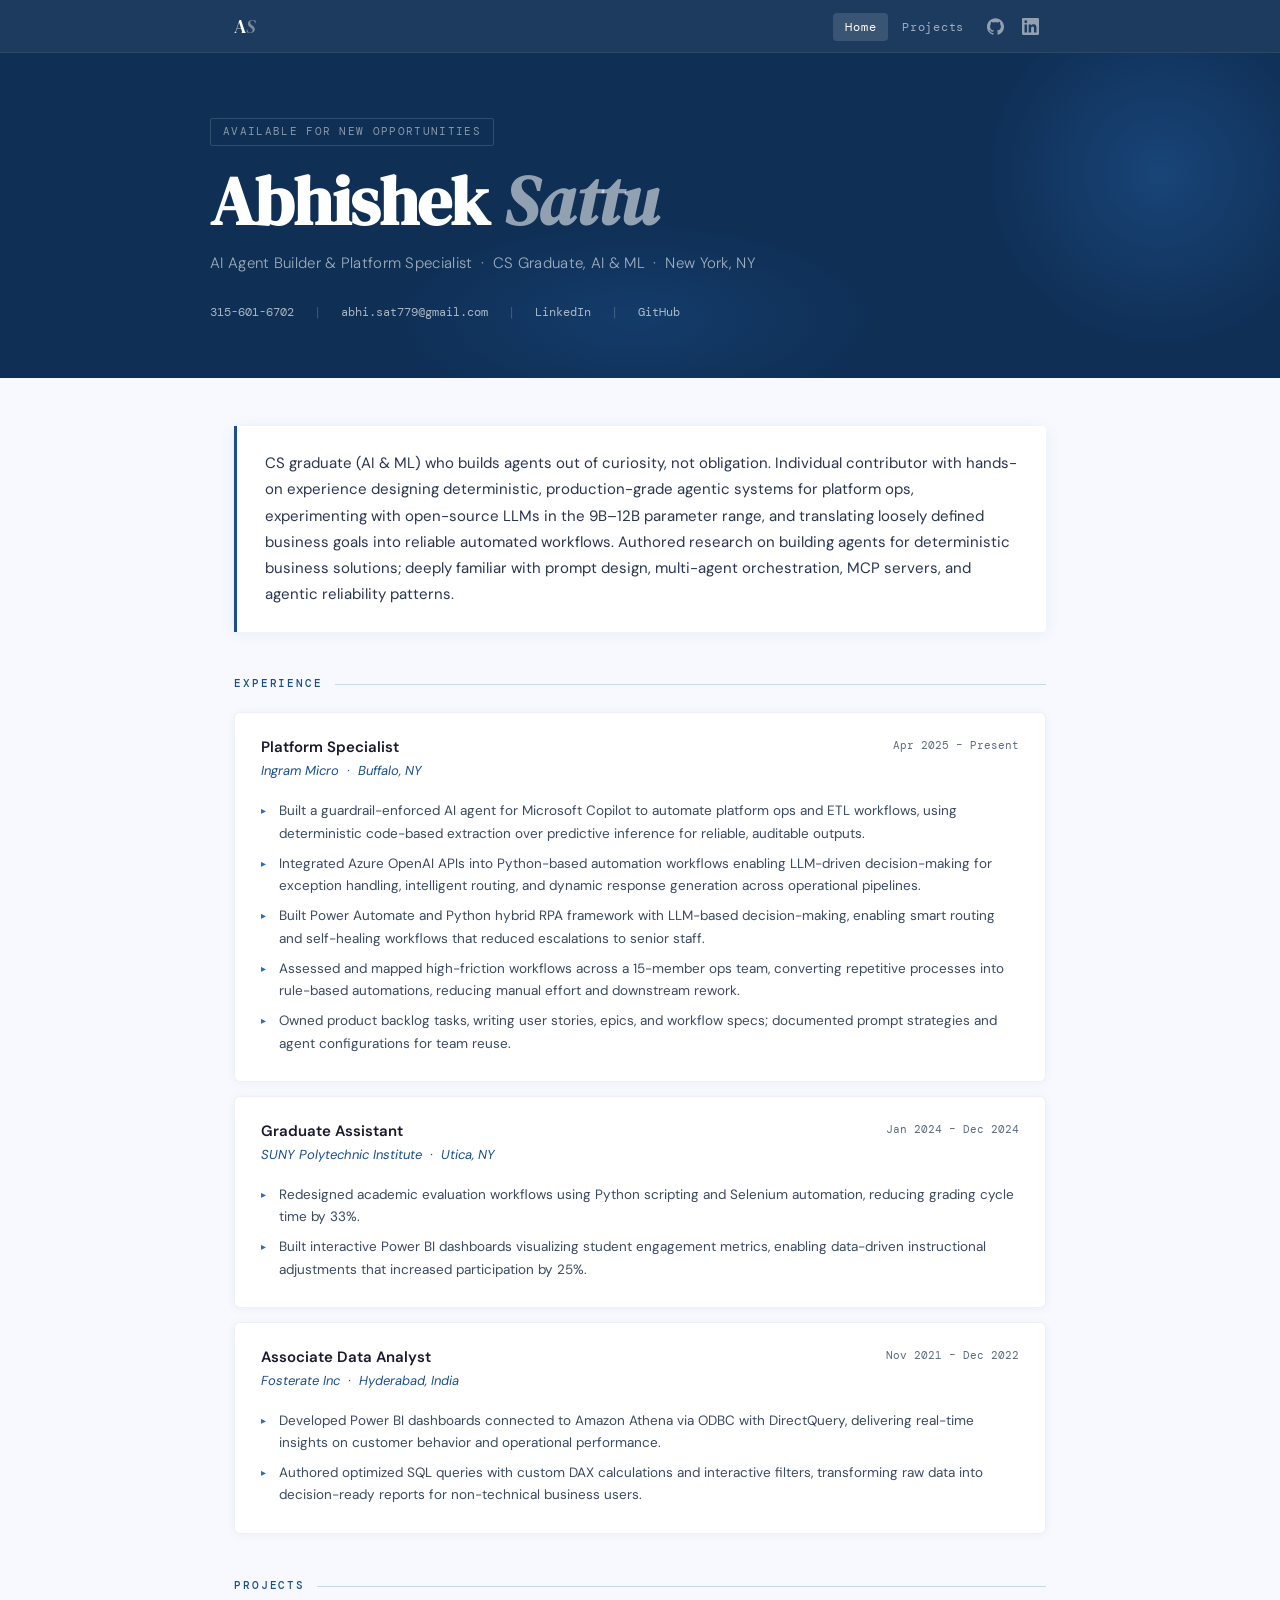
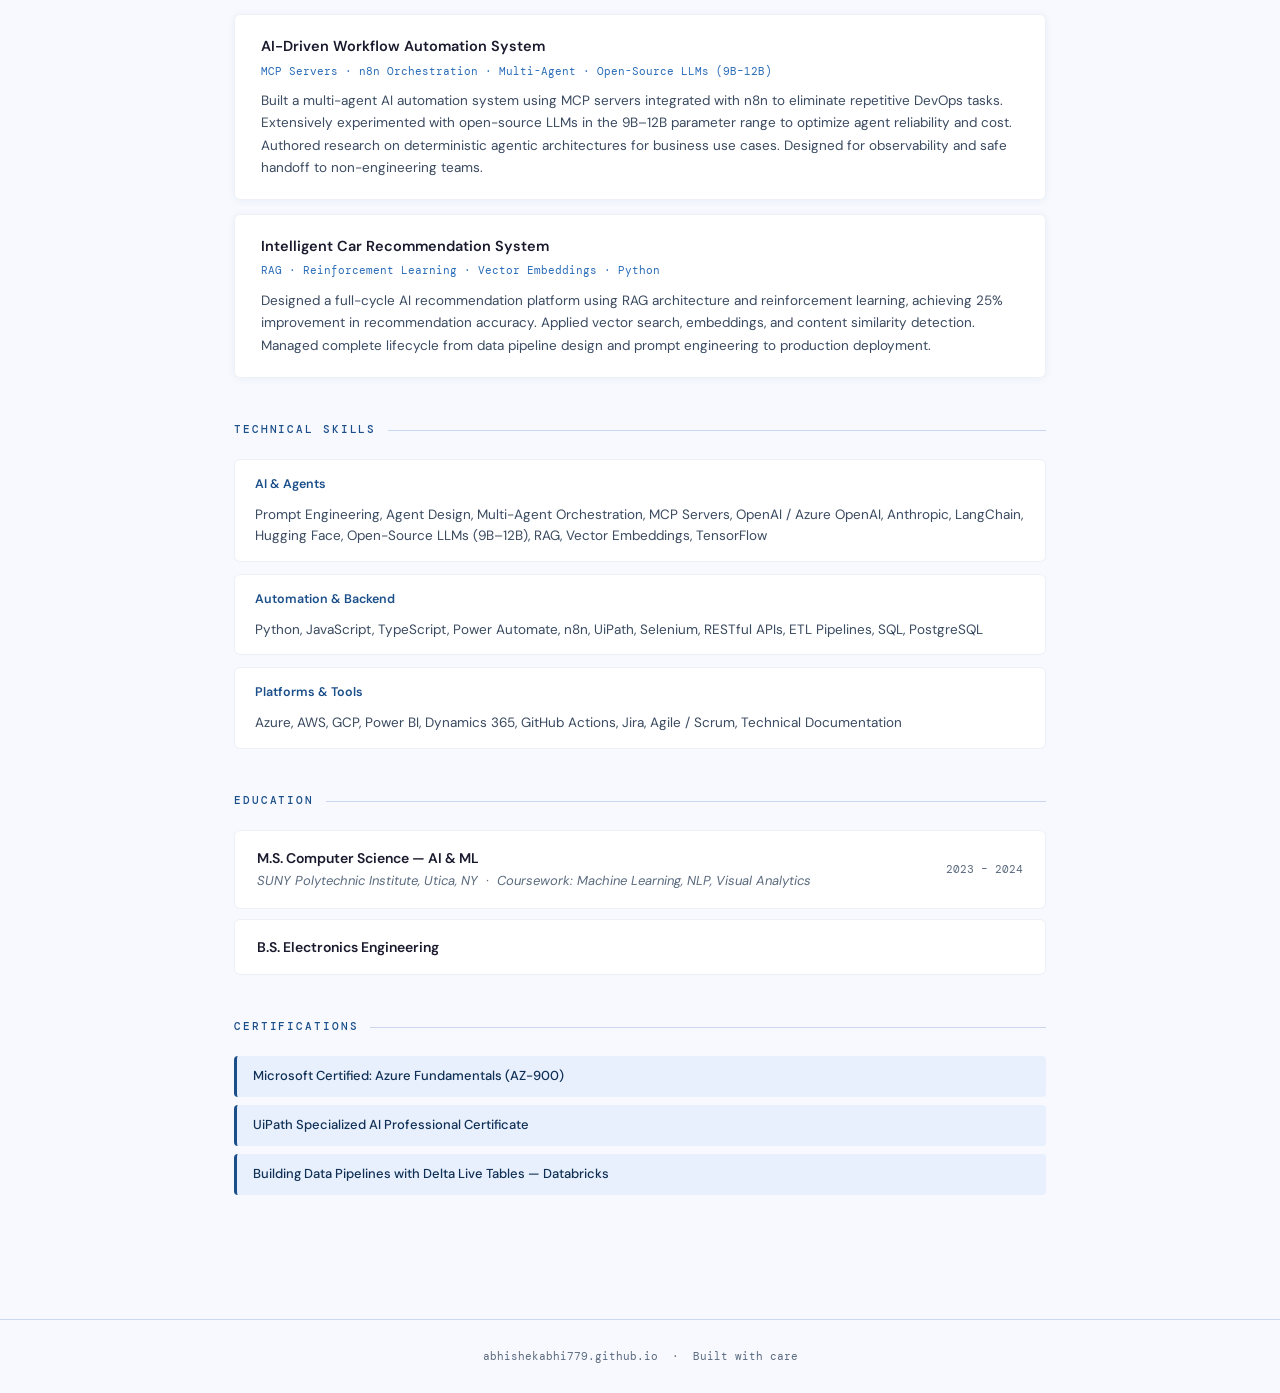
==== commit 7cc3aeeb: "Update index.html" ====
--- a/index.html
+++ b/index.html
@@ -328,7 +328,7 @@
       </div>
       <ul>
         <li>Built a guardrail-enforced AI agent for Microsoft Copilot to automate platform ops and ETL workflows, using deterministic code-based extraction over predictive inference for reliable, auditable outputs.</li>
-        <li>Designed multi-agent AI automation system (MCP + n8n) eliminating repetitive DevOps and project management tasks; architected for observability, maintainability, and safe handoff to non-engineering stakeholders.</li>
+        
         <li>Integrated Azure OpenAI APIs into Python-based automation workflows enabling LLM-driven decision-making for exception handling, intelligent routing, and dynamic response generation across operational pipelines.</li>
         <li>Built Power Automate and Python hybrid RPA framework with LLM-based decision-making, enabling smart routing and self-healing workflows that reduced escalations to senior staff.</li>
         <li>Assessed and mapped high-friction workflows across a 15-member ops team, converting repetitive processes into rule-based automations, reducing manual effort and downstream rework.</li>
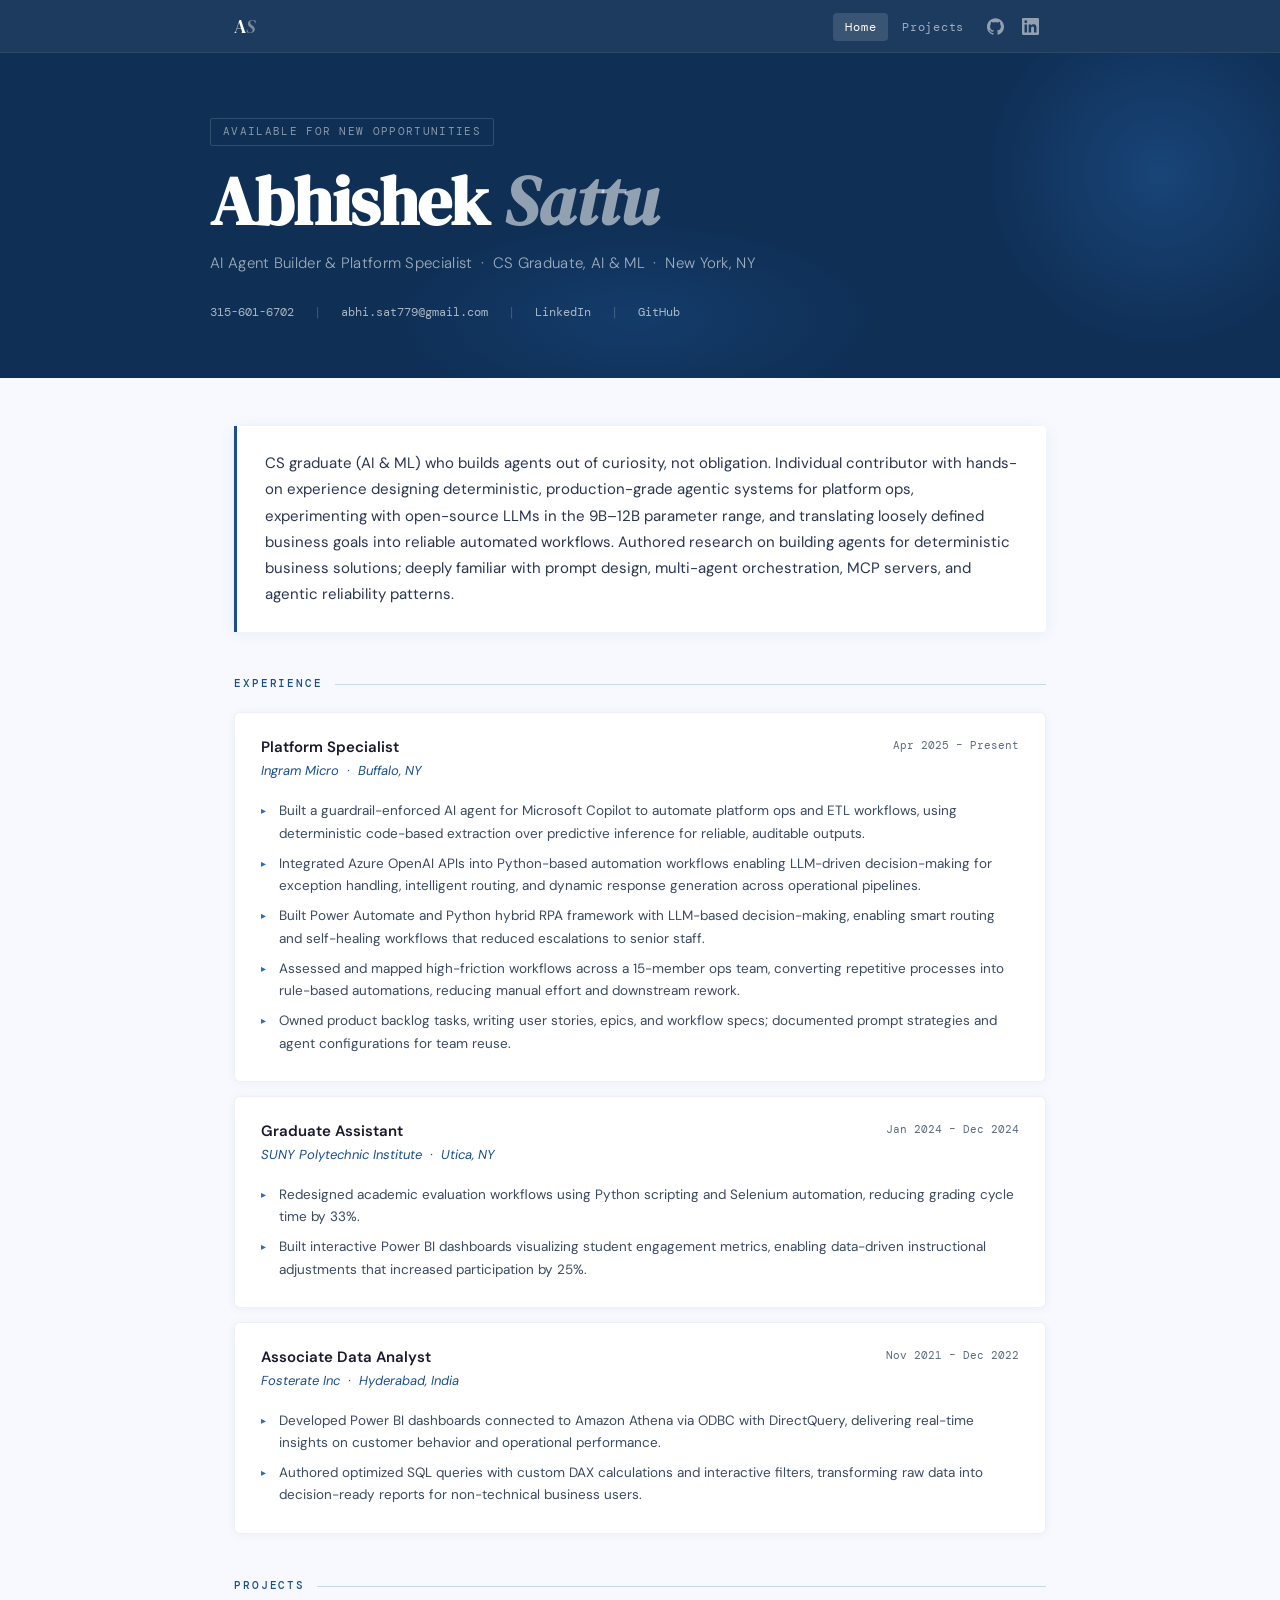
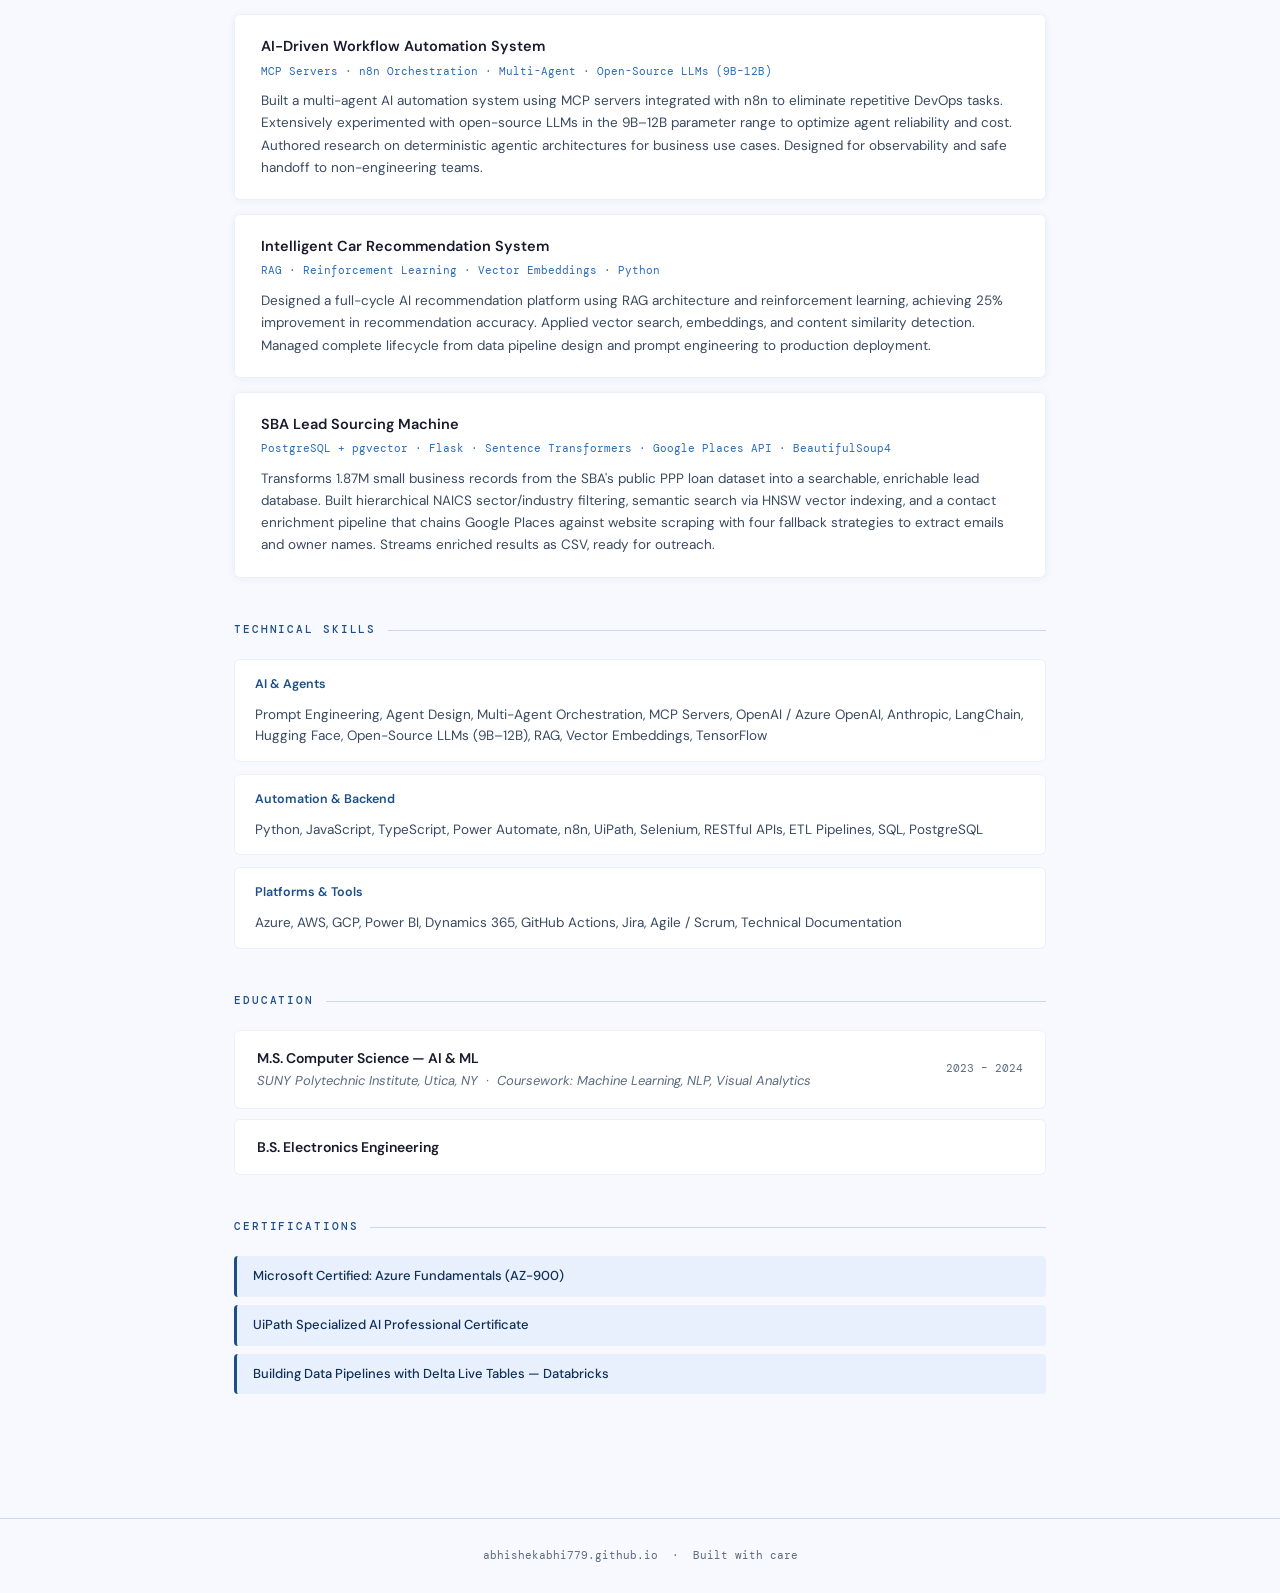
==== commit 25db8d59: "Add SBA Lead Sourcing Machine to projects section Pulled details from the Leads_Sourcing GitHub repo" ====
--- a/index.html
+++ b/index.html
@@ -380,6 +380,12 @@
       <div class="project-stack">RAG · Reinforcement Learning · Vector Embeddings · Python</div>
       <p>Designed a full-cycle AI recommendation platform using RAG architecture and reinforcement learning, achieving 25% improvement in recommendation accuracy. Applied vector search, embeddings, and content similarity detection. Managed complete lifecycle from data pipeline design and prompt engineering to production deployment.</p>
     </div>
+
+    <div class="project-card">
+      <div class="project-title">SBA Lead Sourcing Machine</div>
+      <div class="project-stack">PostgreSQL + pgvector · Flask · Sentence Transformers · Google Places API · BeautifulSoup4</div>
+      <p>Transforms 1.87M small business records from the SBA's public PPP loan dataset into a searchable, enrichable lead database. Built hierarchical NAICS sector/industry filtering, semantic search via HNSW vector indexing, and a contact enrichment pipeline that chains Google Places against website scraping with four fallback strategies to extract emails and owner names. Streams enriched results as CSV, ready for outreach.</p>
+    </div>
   </section>
 
   <!-- SKILLS -->
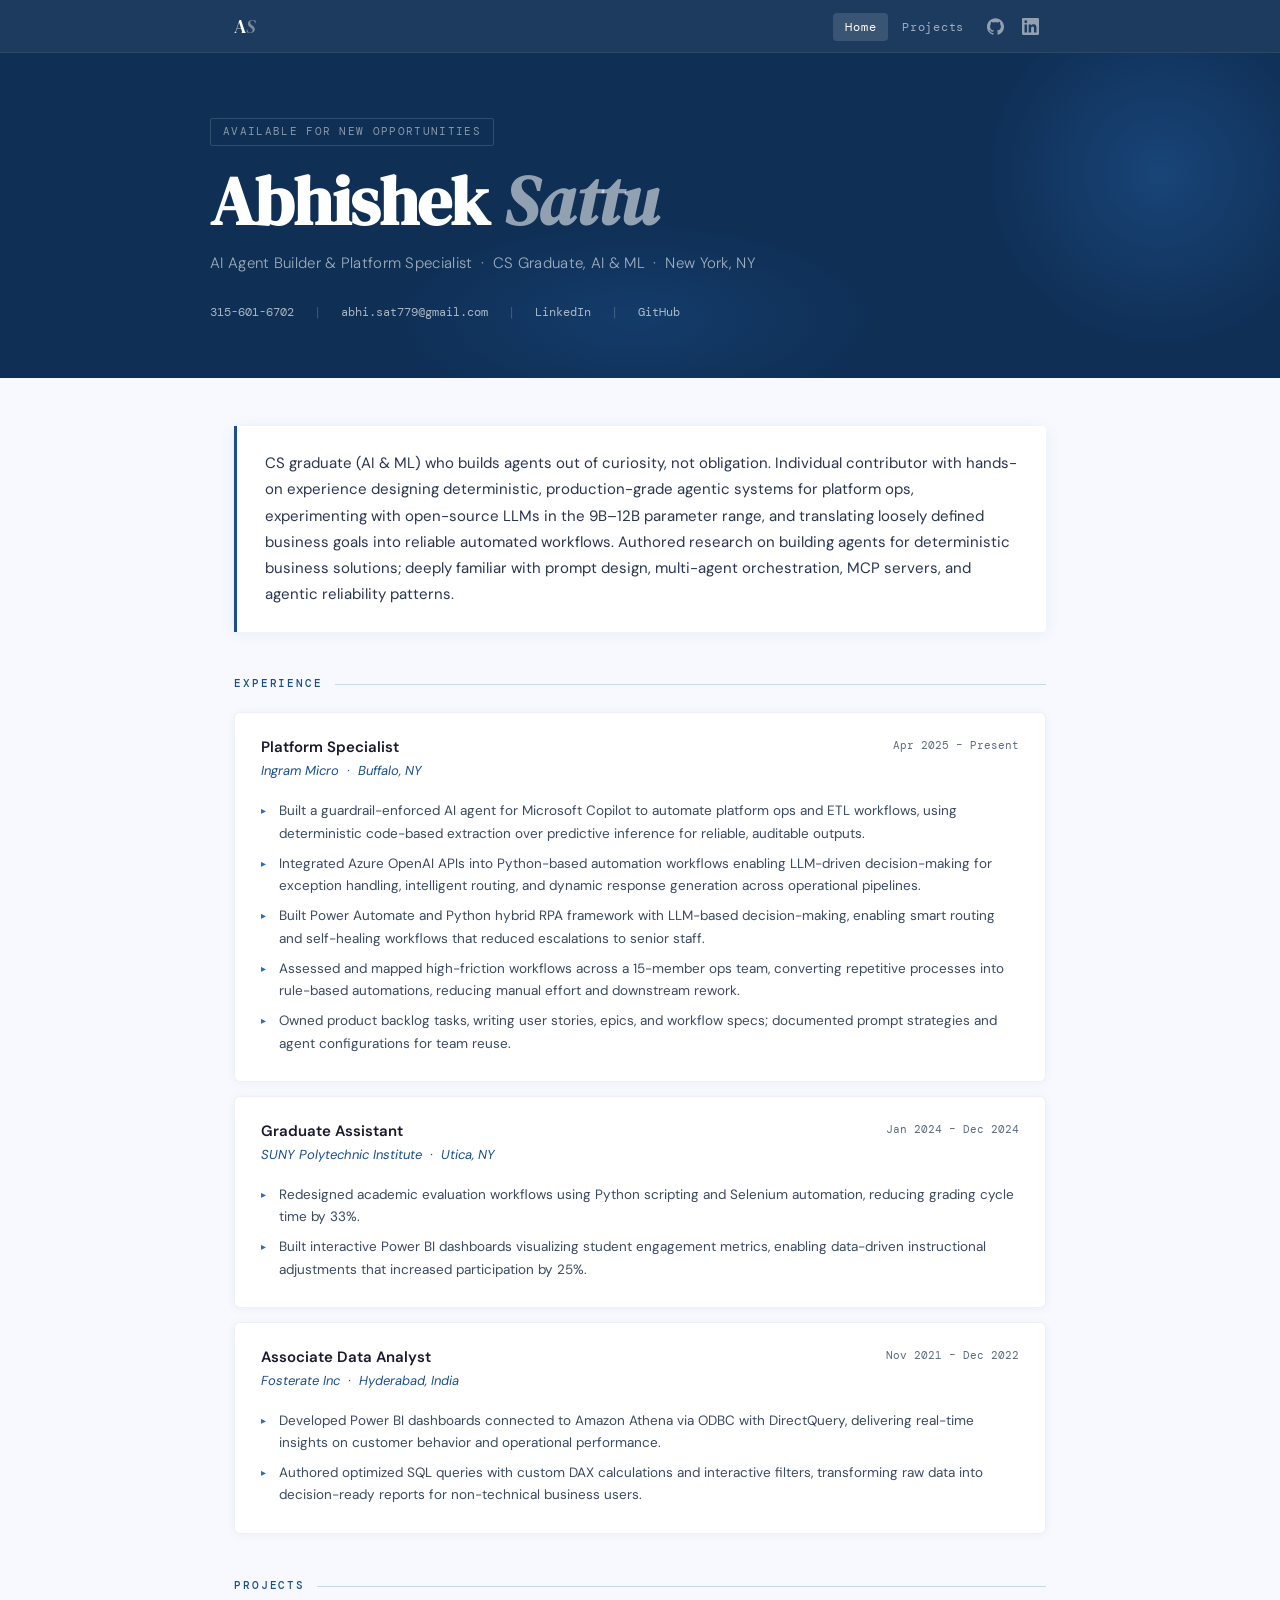
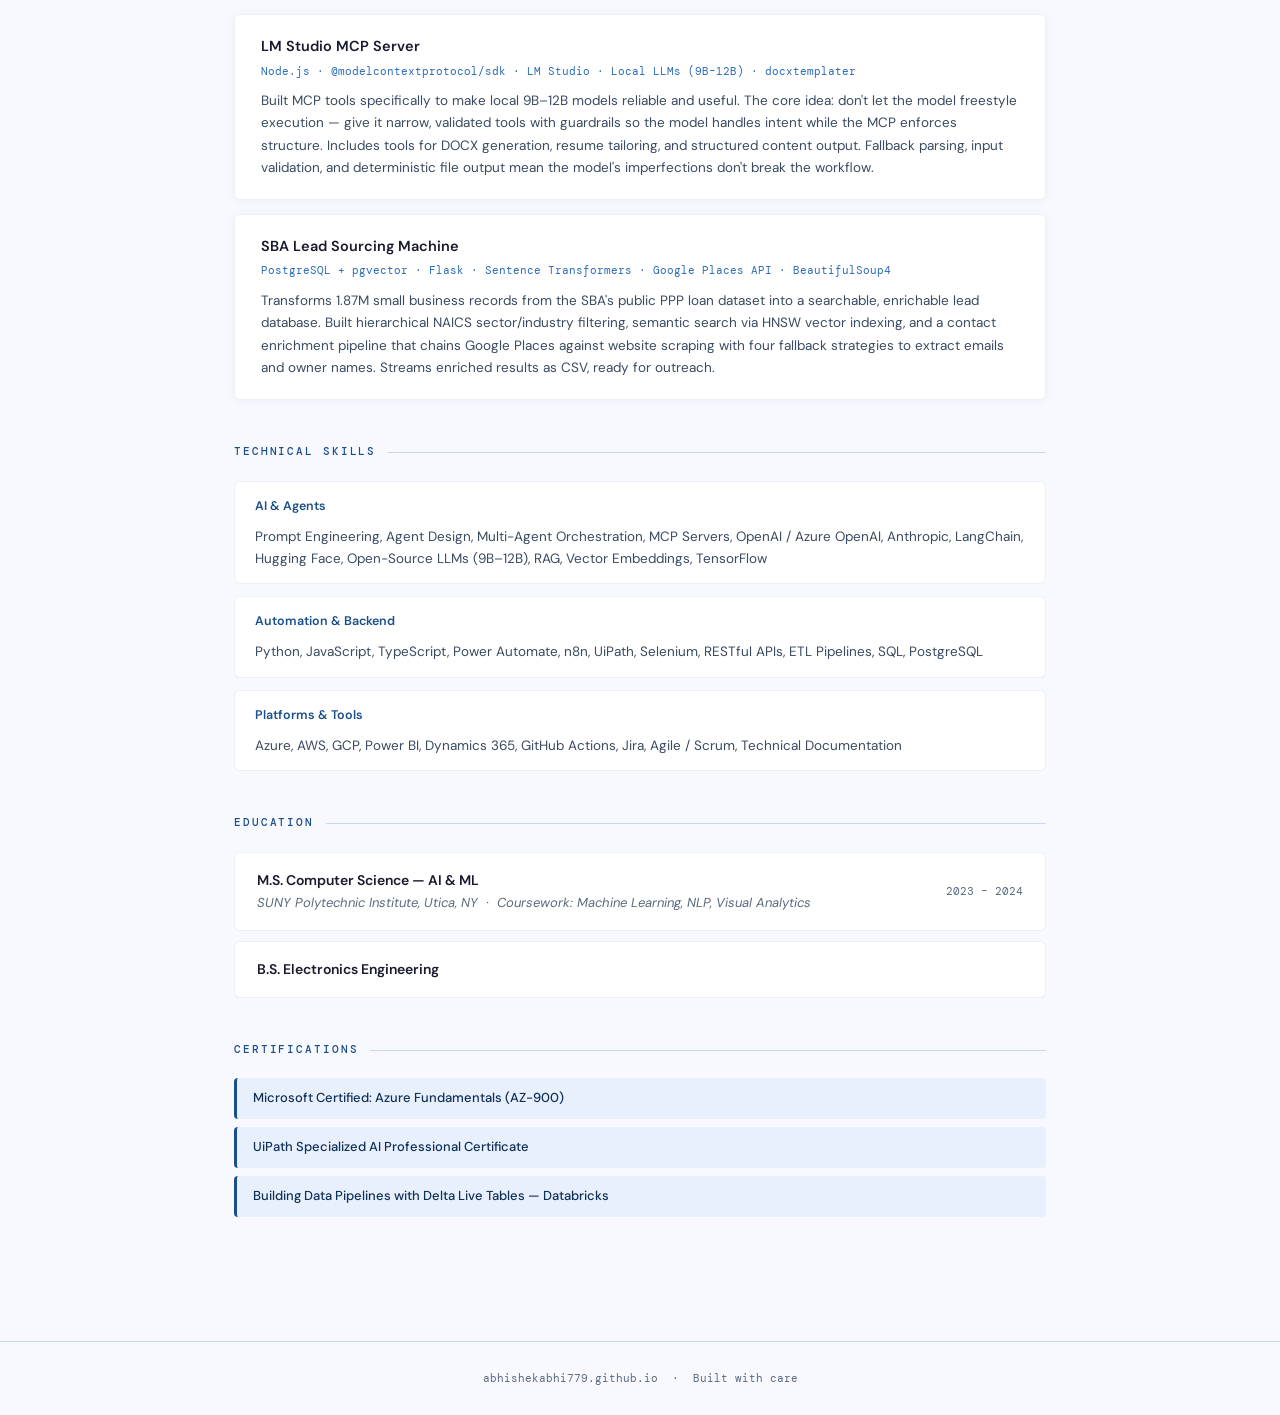
==== commit 06520726: "Swap projects: remove old two, add LM Studio MCP + keep SBA - Remove AI Workflow Automation and Car " ====
--- a/index.html
+++ b/index.html
@@ -370,15 +370,9 @@
     <div class="section-label">Projects</div>
 
     <div class="project-card">
-      <div class="project-title">AI-Driven Workflow Automation System</div>
-      <div class="project-stack">MCP Servers · n8n Orchestration · Multi-Agent · Open-Source LLMs (9B–12B)</div>
-      <p>Built a multi-agent AI automation system using MCP servers integrated with n8n to eliminate repetitive DevOps tasks. Extensively experimented with open-source LLMs in the 9B–12B parameter range to optimize agent reliability and cost. Authored research on deterministic agentic architectures for business use cases. Designed for observability and safe handoff to non-engineering teams.</p>
-    </div>
-
-    <div class="project-card">
-      <div class="project-title">Intelligent Car Recommendation System</div>
-      <div class="project-stack">RAG · Reinforcement Learning · Vector Embeddings · Python</div>
-      <p>Designed a full-cycle AI recommendation platform using RAG architecture and reinforcement learning, achieving 25% improvement in recommendation accuracy. Applied vector search, embeddings, and content similarity detection. Managed complete lifecycle from data pipeline design and prompt engineering to production deployment.</p>
+      <div class="project-title">LM Studio MCP Server</div>
+      <div class="project-stack">Node.js · @modelcontextprotocol/sdk · LM Studio · Local LLMs (9B–12B) · docxtemplater</div>
+      <p>Built MCP tools specifically to make local 9B–12B models reliable and useful. The core idea: don't let the model freestyle execution — give it narrow, validated tools with guardrails so the model handles intent while the MCP enforces structure. Includes tools for DOCX generation, resume tailoring, and structured content output. Fallback parsing, input validation, and deterministic file output mean the model's imperfections don't break the workflow.</p>
     </div>
 
     <div class="project-card">
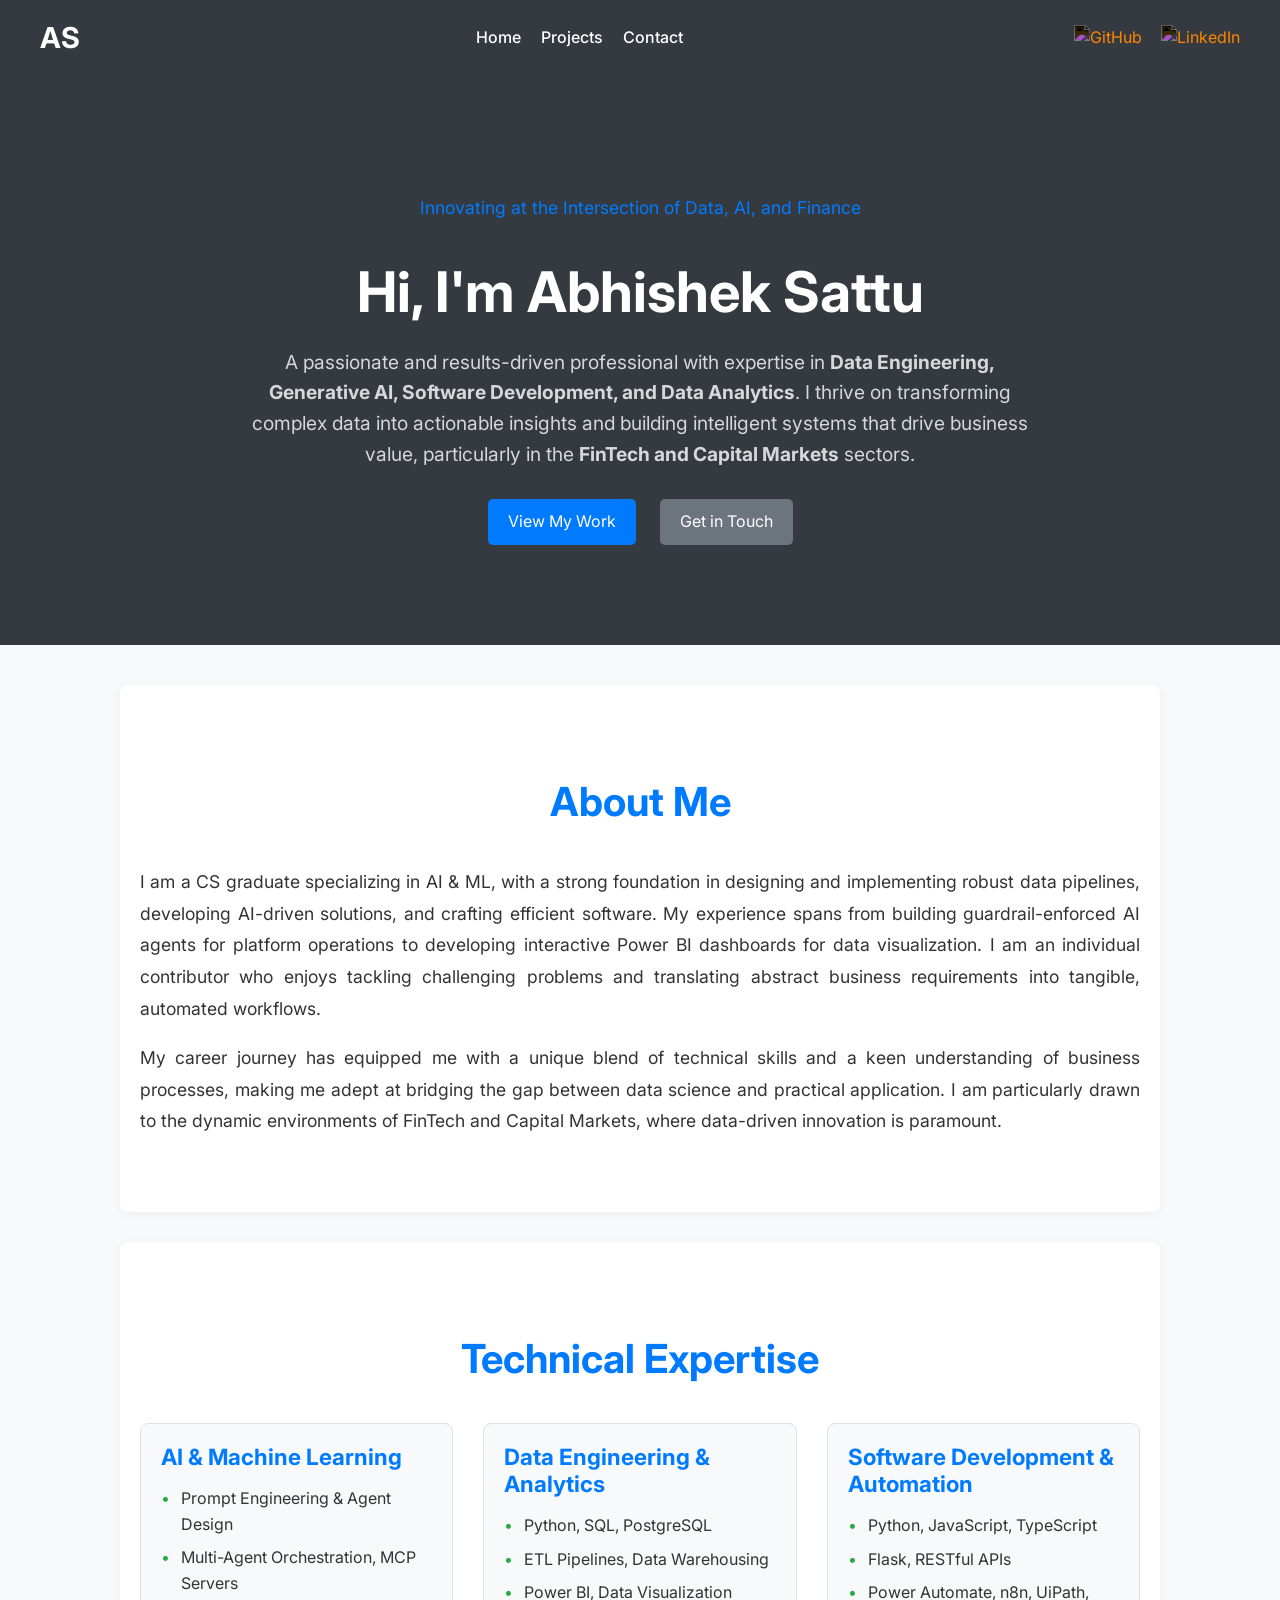
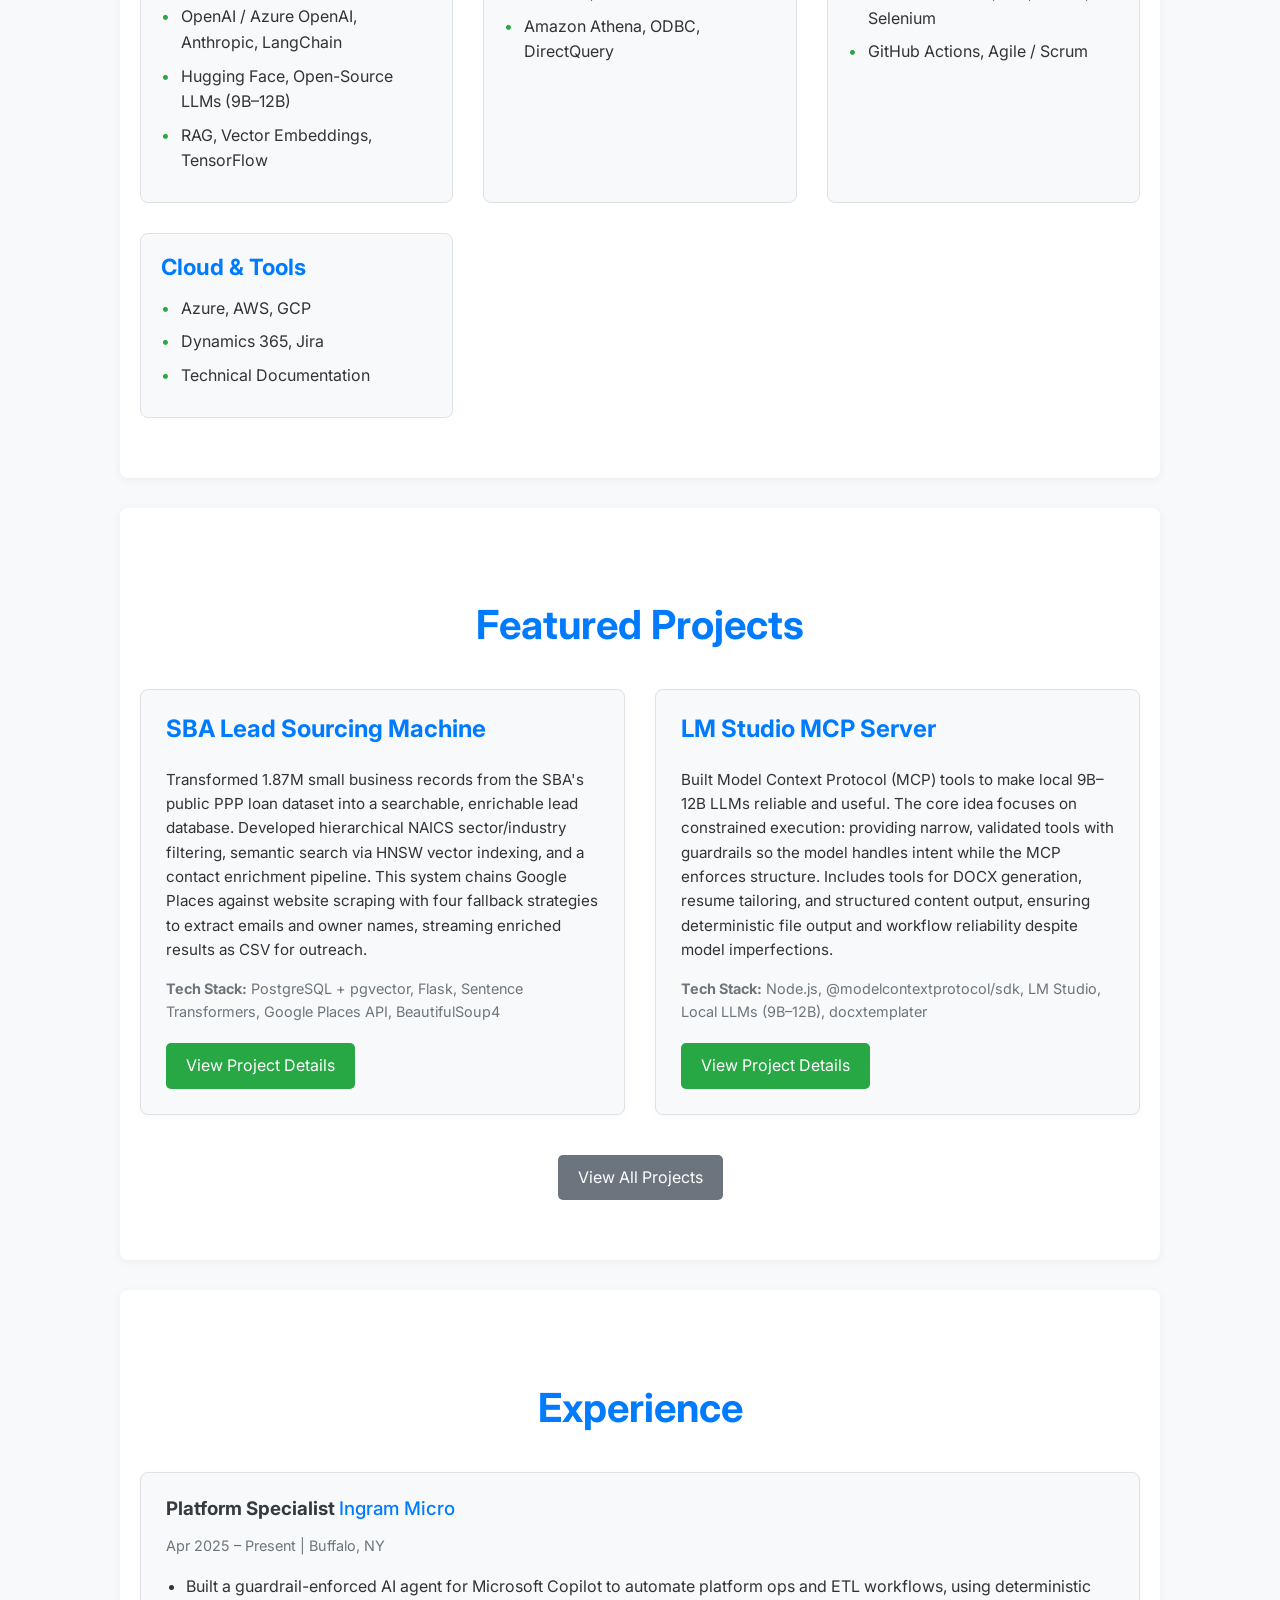
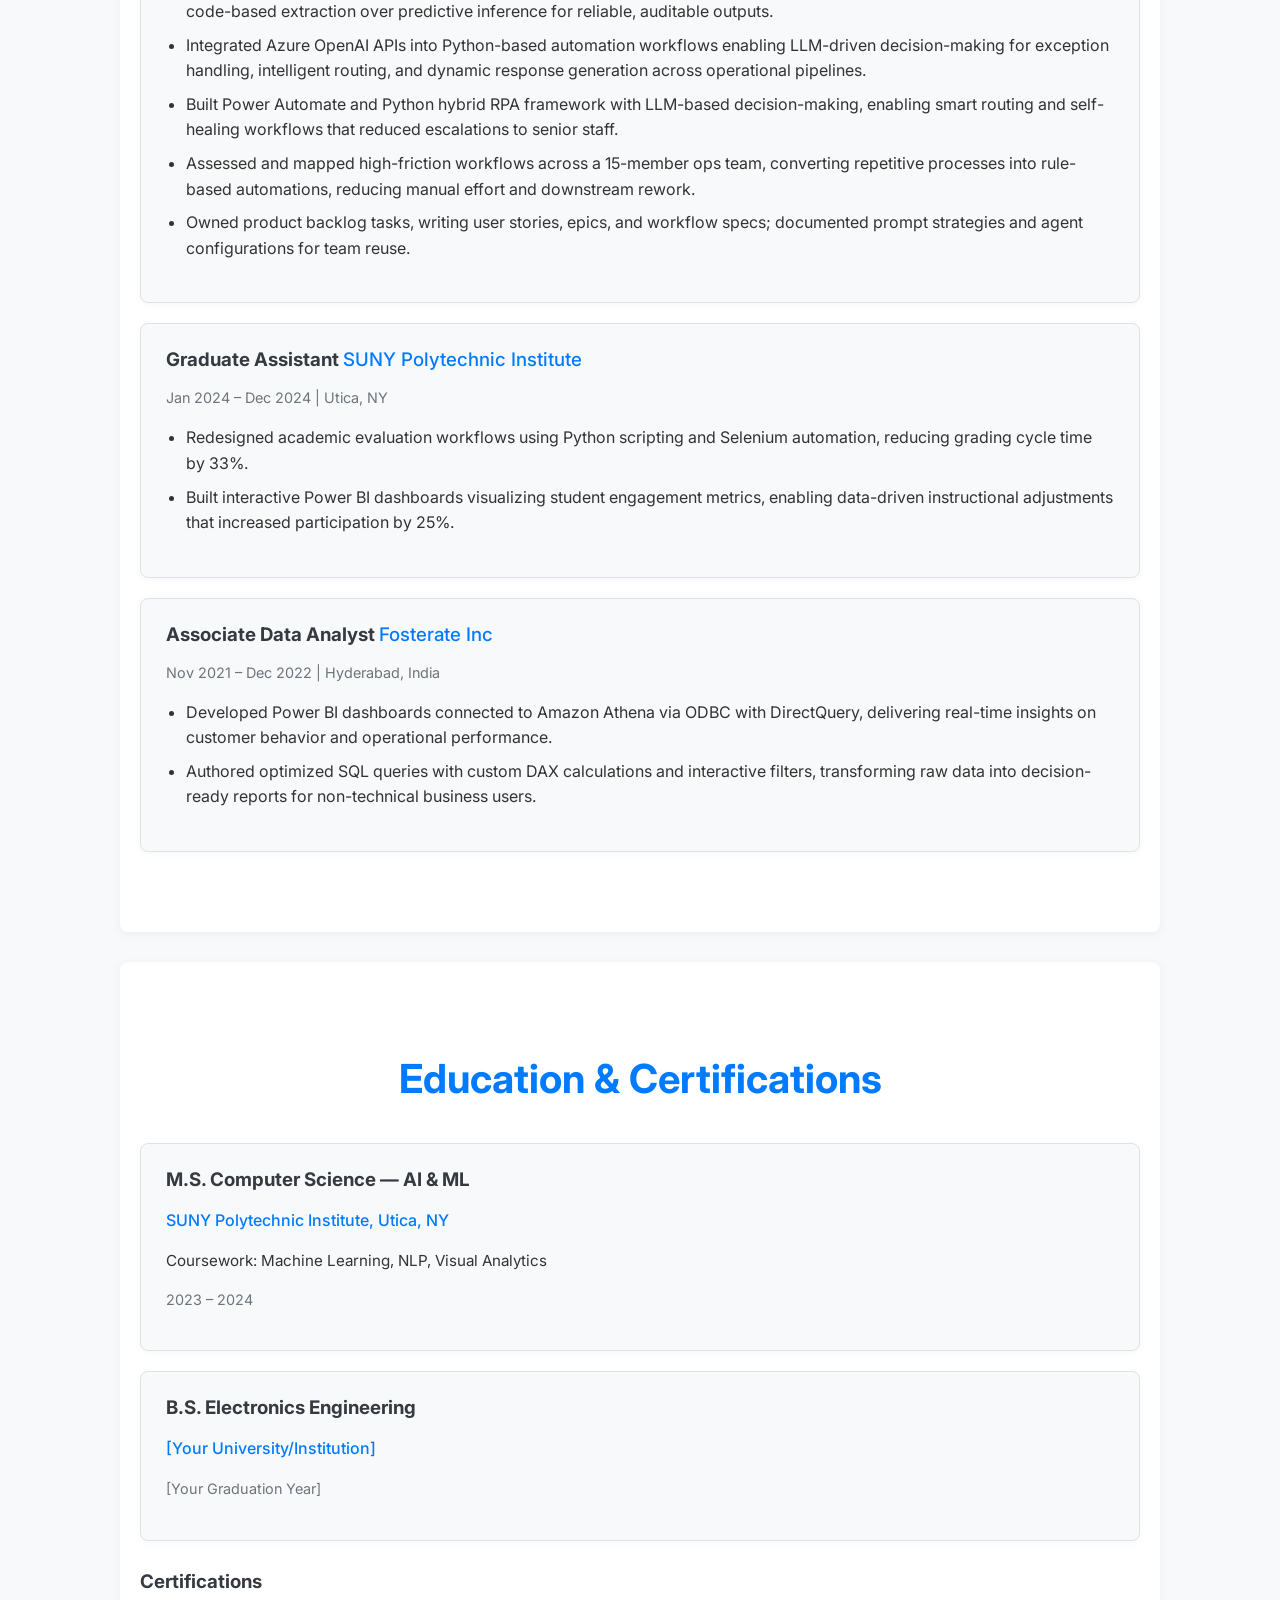
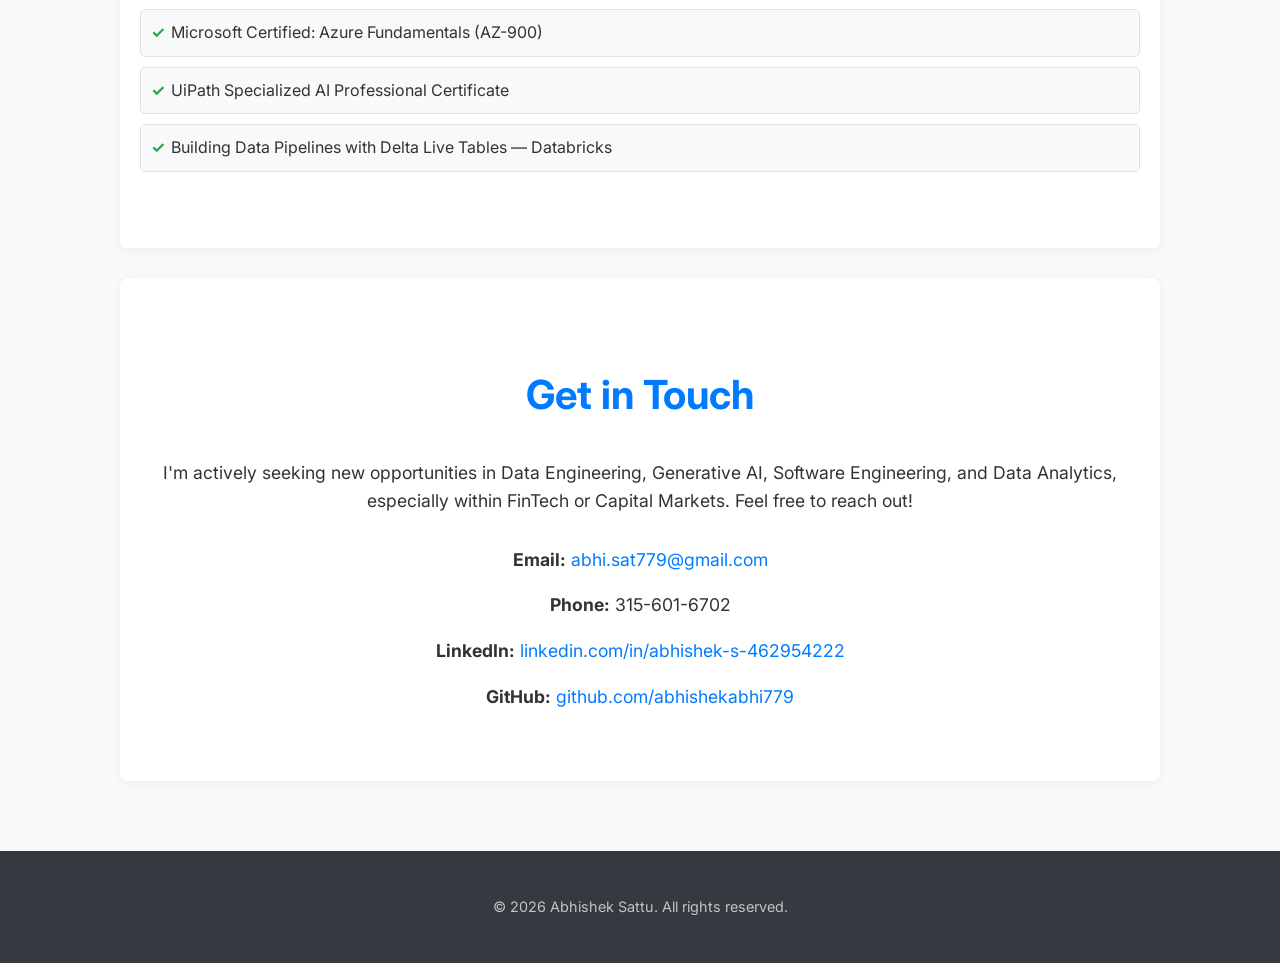
==== commit a5918da4: "Redesign portfolio: transform from resume-style to professional modern portfolio" ====
--- a/index.html
+++ b/index.html
@@ -1,438 +1,180 @@
 <!DOCTYPE html>
 <html lang="en">
 <head>
-  <meta charset="UTF-8" />
-  <meta name="viewport" content="width=device-width, initial-scale=1.0" />
-  <title>Abhishek Sattu — AI Agent Builder</title>
-  <link href="https://fonts.googleapis.com/css2?family=DM+Serif+Display:ital@0;1&family=DM+Mono:wght@400;500&family=DM+Sans:ital,opsz,wght@0,9..40,300;0,9..40,400;0,9..40,500;0,9..40,600;1,9..40,300&display=swap" rel="stylesheet" />
-  <link rel="stylesheet" href="css/style.css" />
-  <style>
-    /* ── HEADER ─────────────────────────────────────── */
-    header {
-      background: var(--navy-dark);
-      position: relative;
-      overflow: hidden;
-      padding: 64px 48px 56px;
-    }
-
-    header::before {
-      content: '';
-      position: absolute;
-      top: -60px; right: -60px;
-      width: 360px; height: 360px;
-      border-radius: 50%;
-      background: radial-gradient(circle, rgba(42,108,184,0.35) 0%, transparent 70%);
-      pointer-events: none;
-    }
-
-    header::after {
-      content: '';
-      position: absolute;
-      bottom: -40px; left: 30%;
-      width: 500px; height: 200px;
-      background: radial-gradient(ellipse, rgba(27,79,138,0.4) 0%, transparent 70%);
-      pointer-events: none;
-    }
-
-    .header-inner {
-      max-width: 860px;
-      margin: 0 auto;
-      position: relative;
-      z-index: 1;
-    }
-
-    .tag {
-      display: inline-block;
-      font-family: var(--mono);
-      font-size: 11px;
-      letter-spacing: 0.12em;
-      text-transform: uppercase;
-      color: rgba(255,255,255,0.5);
-      border: 1px solid rgba(255,255,255,0.15);
-      padding: 4px 12px;
-      border-radius: 2px;
-      margin-bottom: 20px;
-      animation: fadeUp 0.6s ease both;
-    }
-
-    h1 {
-      font-family: var(--serif);
-      font-size: clamp(42px, 6vw, 68px);
-      color: #ffffff;
-      line-height: 1.05;
-      letter-spacing: -0.5px;
-      animation: fadeUp 0.6s 0.1s ease both;
-    }
-
-    h1 em {
-      font-style: italic;
-      color: rgba(255,255,255,0.55);
-    }
-
-    .subtitle {
-      font-size: 15px;
-      color: rgba(255,255,255,0.6);
-      margin-top: 14px;
-      font-weight: 300;
-      letter-spacing: 0.02em;
-      animation: fadeUp 0.6s 0.2s ease both;
-    }
-
-    .contact-bar {
-      display: flex;
-      flex-wrap: wrap;
-      gap: 8px 20px;
-      margin-top: 28px;
-      animation: fadeUp 0.6s 0.3s ease both;
-    }
-
-    .contact-bar a, .contact-bar span {
-      font-family: var(--mono);
-      font-size: 12px;
-      color: rgba(255,255,255,0.65);
-      text-decoration: none;
-      transition: color 0.2s;
-    }
-
-    .contact-bar a:hover { color: #fff; }
-    .contact-bar .sep { color: rgba(255,255,255,0.2); }
-
-    /* ── MAIN LAYOUT ─────────────────────────────────── */
-    main {
-      max-width: 860px;
-      margin: 0 auto;
-      padding: 48px 24px 80px;
-    }
-
-    /* ── SUMMARY ─────────────────────────────────────── */
-    .summary {
-      background: var(--white);
-      border-left: 3px solid var(--navy);
-      padding: 24px 28px;
-      margin-bottom: 44px;
-      border-radius: 0 4px 4px 0;
-      box-shadow: 0 2px 16px rgba(27,79,138,0.07);
-      animation: fadeUp 0.5s 0.4s ease both;
-      font-size: 15px;
-      line-height: 1.75;
-      color: #2a3550;
-    }
-
-    /* ── SECTION ─────────────────────────────────────── */
-    section { margin-bottom: 44px; animation: fadeUp 0.5s ease both; }
-
-    .section-label {
-      font-family: var(--mono);
-      font-size: 10.5px;
-      letter-spacing: 0.18em;
-      text-transform: uppercase;
-      color: var(--navy);
-      font-weight: 500;
-      margin-bottom: 20px;
-      display: flex;
-      align-items: center;
-      gap: 12px;
-    }
-
-    .section-label::after {
-      content: '';
-      flex: 1;
-      height: 1px;
-      background: var(--rule);
-    }
-
-    /* ── ROLE CARD ───────────────────────────────────── */
-    .role-card {
-      background: var(--white);
-      border-radius: 6px;
-      padding: 22px 26px;
-      margin-bottom: 14px;
-      box-shadow: 0 1px 8px rgba(27,79,138,0.06);
-      border: 1px solid rgba(27,79,138,0.08);
-      transition: box-shadow 0.2s, transform 0.2s;
-    }
-
-    .role-card:hover {
-      box-shadow: 0 4px 20px rgba(27,79,138,0.12);
-      transform: translateY(-2px);
-    }
-
-    .role-header {
-      display: flex;
-      justify-content: space-between;
-      align-items: flex-start;
-      gap: 12px;
-      margin-bottom: 14px;
-      flex-wrap: wrap;
-    }
-
-    .role-title { font-weight: 600; font-size: 15px; color: var(--ink); }
-    .role-company { font-size: 13px; color: var(--navy); font-style: italic; margin-top: 2px; }
-    .role-date { font-family: var(--mono); font-size: 11px; color: var(--muted); white-space: nowrap; padding-top: 2px; }
-
-    .role-card ul { list-style: none; padding: 0; }
-
-    .role-card ul li {
-      font-size: 13.5px;
-      color: #3a4a60;
-      line-height: 1.65;
-      padding: 4px 0 4px 18px;
-      position: relative;
-    }
-
-    .role-card ul li::before {
-      content: '▸';
-      position: absolute;
-      left: 0;
-      color: var(--navy-light);
-      font-size: 10px;
-      top: 7px;
-    }
-
-    /* ── PROJECTS ────────────────────────────────────── */
-    .project-card {
-      background: var(--white);
-      border-radius: 6px;
-      padding: 20px 26px;
-      margin-bottom: 14px;
-      border: 1px solid rgba(27,79,138,0.08);
-      box-shadow: 0 1px 8px rgba(27,79,138,0.06);
-      transition: box-shadow 0.2s, transform 0.2s;
-    }
-
-    .project-card:hover {
-      box-shadow: 0 4px 20px rgba(27,79,138,0.12);
-      transform: translateY(-2px);
-    }
-
-    .project-title { font-weight: 600; font-size: 14.5px; color: var(--ink); margin-bottom: 4px; }
-    .project-stack { font-family: var(--mono); font-size: 11px; color: var(--navy-light); margin-bottom: 10px; }
-    .project-card p { font-size: 13.5px; color: #3a4a60; line-height: 1.65; }
-
-    /* ── SKILLS ──────────────────────────────────────── */
-    .skills-grid { display: grid; gap: 12px; }
-
-    .skill-row {
-      background: var(--white);
-      border-radius: 6px;
-      padding: 14px 20px;
-      border: 1px solid rgba(27,79,138,0.08);
-      font-size: 13.5px;
-      display: flex;
-      gap: 10px;
-      flex-wrap: wrap;
-      align-items: baseline;
-    }
-
-    .skill-label { font-weight: 600; color: var(--navy); white-space: nowrap; min-width: 130px; font-size: 12.5px; }
-    .skill-values { color: #3a4a60; line-height: 1.6; }
-
-    /* ── EDUCATION & CERTS ───────────────────────────── */
-    .edu-row {
-      background: var(--white);
-      border-radius: 6px;
-      padding: 16px 22px;
-      margin-bottom: 10px;
-      border: 1px solid rgba(27,79,138,0.08);
-      display: flex;
-      justify-content: space-between;
-      align-items: center;
-      flex-wrap: wrap;
-      gap: 8px;
-    }
-
-    .edu-degree { font-weight: 600; font-size: 14px; }
-    .edu-school { font-size: 13px; color: var(--muted); font-style: italic; margin-top: 2px; }
-    .edu-date { font-family: var(--mono); font-size: 11px; color: var(--muted); }
-
-    .cert-list { display: flex; flex-direction: column; gap: 8px; }
-
-    .cert-item {
-      background: var(--accent-bg);
-      border-radius: 4px;
-      padding: 10px 16px;
-      font-size: 13px;
-      color: var(--navy-dark);
-      font-weight: 500;
-      border-left: 3px solid var(--navy);
-    }
-
-    /* ── ANIMATION DELAYS ────────────────────────────── */
-    section:nth-child(1) { animation-delay: 0.35s; }
-    section:nth-child(2) { animation-delay: 0.45s; }
-    section:nth-child(3) { animation-delay: 0.55s; }
-    section:nth-child(4) { animation-delay: 0.65s; }
-    section:nth-child(5) { animation-delay: 0.75s; }
-
-    /* ── RESPONSIVE ──────────────────────────────────── */
-    @media (max-width: 600px) {
-      header { padding: 40px 24px 36px; }
-      .role-header { flex-direction: column; }
-      .skill-row { flex-direction: column; }
-      .edu-row { flex-direction: column; }
-    }
-  </style>
+    <meta charset="UTF-8">
+    <meta name="viewport" content="width=device-width, initial-scale=1.0">
+    <title>Abhishek Sattu - Data & AI Portfolio</title>
+    <link href="https://fonts.googleapis.com/css2?family=Inter:wght@300;400;500;600;700&display=swap" rel="stylesheet">
+    <link rel="stylesheet" href="css/style.css">
 </head>
 <body>
+    <nav class="site-nav">
+        <div class="nav-inner">
+            <a href="index.html" class="nav-logo">AS</a>
+            <ul class="nav-links">
+                <li><a href="index.html">Home</a></li>
+                <li><a href="projects.html">Projects</a></li>
+                <li><a href="#contact">Contact</a></li>
+            </ul>
+            <div class="social-links">
+                <a href="https://github.com/abhishekabhi779" target="_blank" rel="noopener" aria-label="GitHub"><img src="https://img.icons8.com/ios-filled/24/000000/github.png" alt="GitHub"></a>
+                <a href="https://linkedin.com/in/abhishek-s-462954222" target="_blank" rel="noopener" aria-label="LinkedIn"><img src="https://img.icons8.com/ios-filled/24/000000/linkedin.png" alt="LinkedIn"></a>
+            </div>
+        </div>
+    </nav>
 
-<nav class="site-nav" aria-label="Main navigation">
-  <div class="nav-inner">
-    <a href="index.html" class="nav-logo">A<em>S</em></a>
-    <ul class="nav-links">
-      <li><a href="index.html" class="active">Home</a></li>
-      <li><a href="projects.html">Projects</a></li>
-    </ul>
-    <a href="https://github.com/abhishekabhi779" target="_blank" rel="noopener" class="nav-icon" aria-label="GitHub">
-      <svg viewBox="0 0 24 24" xmlns="http://www.w3.org/2000/svg"><path d="M12 .297c-6.63 0-12 5.373-12 12 0 5.303 3.438 9.8 8.205 11.385.6.113.82-.258.82-.577 0-.285-.01-1.04-.015-2.04-3.338.724-4.042-1.61-4.042-1.61C4.422 18.07 3.633 17.7 3.633 17.7c-1.087-.744.084-.729.084-.729 1.205.084 1.838 1.236 1.838 1.236 1.07 1.835 2.809 1.305 3.495.998.108-.776.417-1.305.76-1.605-2.665-.3-5.466-1.332-5.466-5.93 0-1.31.465-2.38 1.235-3.22-.135-.303-.54-1.523.105-3.176 0 0 1.005-.322 3.3 1.23.96-.267 1.98-.399 3-.405 1.02.006 2.04.138 3 .405 2.28-1.552 3.285-1.23 3.285-1.23.645 1.653.24 2.873.12 3.176.765.84 1.23 1.91 1.23 3.22 0 4.61-2.805 5.625-5.475 5.92.42.36.81 1.096.81 2.22 0 1.606-.015 2.896-.015 3.286 0 .315.21.69.825.57C20.565 22.092 24 17.592 24 12.297c0-6.627-5.373-12-12-12"/></svg>
-    </a>
-    <a href="https://linkedin.com/in/abhishek-s-462954222" target="_blank" rel="noopener" class="nav-icon" aria-label="LinkedIn">
-      <svg viewBox="0 0 24 24" xmlns="http://www.w3.org/2000/svg"><path d="M20.447 20.452h-3.554v-5.569c0-1.328-.027-3.037-1.852-3.037-1.853 0-2.136 1.445-2.136 2.939v5.667H9.351V9h3.414v1.561h.046c.477-.9 1.637-1.85 3.37-1.85 3.601 0 4.267 2.37 4.267 5.455v6.286zM5.337 7.433a2.062 2.062 0 0 1-2.063-2.065 2.064 2.064 0 1 1 2.063 2.065zm1.782 13.019H3.555V9h3.564v11.452zM22.225 0H1.771C.792 0 0 .774 0 1.729v20.542C0 23.227.792 24 1.771 24h20.451C23.2 24 24 23.227 24 22.271V1.729C24 .774 23.2 0 22.222 0h.003z"/></svg>
-    </a>
-  </div>
-</nav>
+    <header class="hero">
+        <div class="hero-content">
+            <p class="tagline">Innovating at the Intersection of Data, AI, and Finance</p>
+            <h1>Hi, I'm Abhishek Sattu</h1>
+            <p class="intro">A passionate and results-driven professional with expertise in <strong>Data Engineering, Generative AI, Software Development, and Data Analytics</strong>. I thrive on transforming complex data into actionable insights and building intelligent systems that drive business value, particularly in the <strong>FinTech and Capital Markets</strong> sectors.</p>
+            <div class="hero-actions">
+                <a href="#projects" class="btn btn-primary">View My Work</a>
+                <a href="#contact" class="btn btn-secondary">Get in Touch</a>
+            </div>
+        </div>
+    </header>
 
-<header>
-  <div class="header-inner">
-    <div class="tag">Available for new opportunities</div>
-    <h1>Abhishek <em>Sattu</em></h1>
-    <p class="subtitle">AI Agent Builder &amp; Platform Specialist &nbsp;·&nbsp; CS Graduate, AI &amp; ML &nbsp;·&nbsp; New York, NY</p>
-    <div class="contact-bar">
-      <a href="tel:3156016702">315-601-6702</a>
-      <span class="sep">|</span>
-      <a href="mailto:abhi.sat779@gmail.com">abhi.sat779@gmail.com</a>
-      <span class="sep">|</span>
-      <a href="https://linkedin.com/in/abhishek-s-462954222" target="_blank" rel="noopener">LinkedIn</a>
-      <span class="sep">|</span>
-      <a href="https://github.com/abhishekabhi779" target="_blank" rel="noopener">GitHub</a>
-    </div>
-  </div>
-</header>
+    <main>
+        <section id="about" class="section">
+            <h2 class="section-title">About Me</h2>
+            <div class="about-content">
+                <p>I am a CS graduate specializing in AI & ML, with a strong foundation in designing and implementing robust data pipelines, developing AI-driven solutions, and crafting efficient software. My experience spans from building guardrail-enforced AI agents for platform operations to developing interactive Power BI dashboards for data visualization. I am an individual contributor who enjoys tackling challenging problems and translating abstract business requirements into tangible, automated workflows.</p>
+                <p>My career journey has equipped me with a unique blend of technical skills and a keen understanding of business processes, making me adept at bridging the gap between data science and practical application. I am particularly drawn to the dynamic environments of FinTech and Capital Markets, where data-driven innovation is paramount.</p>
+            </div>
+        </section>
 
-<main>
+        <section id="skills" class="section">
+            <h2 class="section-title">Technical Expertise</h2>
+            <div class="skills-grid">
+                <div class="skill-category">
+                    <h3>AI & Machine Learning</h3>
+                    <ul>
+                        <li>Prompt Engineering & Agent Design</li>
+                        <li>Multi-Agent Orchestration, MCP Servers</li>
+                        <li>OpenAI / Azure OpenAI, Anthropic, LangChain</li>
+                        <li>Hugging Face, Open-Source LLMs (9B–12B)</li>
+                        <li>RAG, Vector Embeddings, TensorFlow</li>
+                    </ul>
+                </div>
+                <div class="skill-category">
+                    <h3>Data Engineering & Analytics</h3>
+                    <ul>
+                        <li>Python, SQL, PostgreSQL</li>
+                        <li>ETL Pipelines, Data Warehousing</li>
+                        <li>Power BI, Data Visualization</li>
+                        <li>Amazon Athena, ODBC, DirectQuery</li>
+                    </ul>
+                </div>
+                <div class="skill-category">
+                    <h3>Software Development & Automation</h3>
+                    <ul>
+                        <li>Python, JavaScript, TypeScript</li>
+                        <li>Flask, RESTful APIs</li>
+                        <li>Power Automate, n8n, UiPath, Selenium</li>
+                        <li>GitHub Actions, Agile / Scrum</li>
+                    </ul>
+                </div>
+                <div class="skill-category">
+                    <h3>Cloud & Tools</h3>
+                    <ul>
+                        <li>Azure, AWS, GCP</li>
+                        <li>Dynamics 365, Jira</li>
+                        <li>Technical Documentation</li>
+                    </ul>
+                </div>
+            </div>
+        </section>
 
-  <div class="summary">
-    CS graduate (AI &amp; ML) who builds agents out of curiosity, not obligation. Individual contributor with hands-on experience designing deterministic, production-grade agentic systems for platform ops, experimenting with open-source LLMs in the 9B–12B parameter range, and translating loosely defined business goals into reliable automated workflows. Authored research on building agents for deterministic business solutions; deeply familiar with prompt design, multi-agent orchestration, MCP servers, and agentic reliability patterns.
-  </div>
+        <section id="projects" class="section">
+            <h2 class="section-title">Featured Projects</h2>
+            <div class="project-grid">
+                <article class="project-card">
+                    <h3>SBA Lead Sourcing Machine</h3>
+                    <p class="project-description">Transformed 1.87M small business records from the SBA's public PPP loan dataset into a searchable, enrichable lead database. Developed hierarchical NAICS sector/industry filtering, semantic search via HNSW vector indexing, and a contact enrichment pipeline. This system chains Google Places against website scraping with four fallback strategies to extract emails and owner names, streaming enriched results as CSV for outreach.</p>
+                    <p class="project-tech"><strong>Tech Stack:</strong> PostgreSQL + pgvector, Flask, Sentence Transformers, Google Places API, BeautifulSoup4</p>
+                    <a href="#" class="btn btn-project">View Project Details</a>
+                </article>
+                <article class="project-card">
+                    <h3>LM Studio MCP Server</h3>
+                    <p class="project-description">Built Model Context Protocol (MCP) tools to make local 9B–12B LLMs reliable and useful. The core idea focuses on constrained execution: providing narrow, validated tools with guardrails so the model handles intent while the MCP enforces structure. Includes tools for DOCX generation, resume tailoring, and structured content output, ensuring deterministic file output and workflow reliability despite model imperfections.</p>
+                    <p class="project-tech"><strong>Tech Stack:</strong> Node.js, @modelcontextprotocol/sdk, LM Studio, Local LLMs (9B–12B), docxtemplater</p>
+                    <a href="#" class="btn btn-project">View Project Details</a>
+                </article>
+            </div>
+            <div class="text-center">
+                <a href="projects.html" class="btn btn-secondary">View All Projects</a>
+            </div>
+        </section>
 
-  <!-- EXPERIENCE -->
-  <section>
-    <div class="section-label">Experience</div>
+        <section id="experience" class="section">
+            <h2 class="section-title">Experience</h2>
+            <div class="experience-item">
+                <h3>Platform Specialist <span class="company">Ingram Micro</span></h3>
+                <p class="duration">Apr 2025 – Present | Buffalo, NY</p>
+                <ul>
+                    <li>Built a guardrail-enforced AI agent for Microsoft Copilot to automate platform ops and ETL workflows, using deterministic code-based extraction over predictive inference for reliable, auditable outputs.</li>
+                    <li>Integrated Azure OpenAI APIs into Python-based automation workflows enabling LLM-driven decision-making for exception handling, intelligent routing, and dynamic response generation across operational pipelines.</li>
+                    <li>Built Power Automate and Python hybrid RPA framework with LLM-based decision-making, enabling smart routing and self-healing workflows that reduced escalations to senior staff.</li>
+                    <li>Assessed and mapped high-friction workflows across a 15-member ops team, converting repetitive processes into rule-based automations, reducing manual effort and downstream rework.</li>
+                    <li>Owned product backlog tasks, writing user stories, epics, and workflow specs; documented prompt strategies and agent configurations for team reuse.</li>
+                </ul>
+            </div>
+            <div class="experience-item">
+                <h3>Graduate Assistant <span class="company">SUNY Polytechnic Institute</span></h3>
+                <p class="duration">Jan 2024 – Dec 2024 | Utica, NY</p>
+                <ul>
+                    <li>Redesigned academic evaluation workflows using Python scripting and Selenium automation, reducing grading cycle time by 33%.</li>
+                    <li>Built interactive Power BI dashboards visualizing student engagement metrics, enabling data-driven instructional adjustments that increased participation by 25%.</li>
+                </ul>
+            </div>
+            <div class="experience-item">
+                <h3>Associate Data Analyst <span class="company">Fosterate Inc</span></h3>
+                <p class="duration">Nov 2021 – Dec 2022 | Hyderabad, India</p>
+                <ul>
+                    <li>Developed Power BI dashboards connected to Amazon Athena via ODBC with DirectQuery, delivering real-time insights on customer behavior and operational performance.</li>
+                    <li>Authored optimized SQL queries with custom DAX calculations and interactive filters, transforming raw data into decision-ready reports for non-technical business users.</li>
+                </ul>
+            </div>
+        </section>
 
-    <div class="role-card">
-      <div class="role-header">
-        <div>
-          <div class="role-title">Platform Specialist</div>
-          <div class="role-company">Ingram Micro &nbsp;·&nbsp; Buffalo, NY</div>
-        </div>
-        <div class="role-date">Apr 2025 – Present</div>
-      </div>
-      <ul>
-        <li>Built a guardrail-enforced AI agent for Microsoft Copilot to automate platform ops and ETL workflows, using deterministic code-based extraction over predictive inference for reliable, auditable outputs.</li>
-        
-        <li>Integrated Azure OpenAI APIs into Python-based automation workflows enabling LLM-driven decision-making for exception handling, intelligent routing, and dynamic response generation across operational pipelines.</li>
-        <li>Built Power Automate and Python hybrid RPA framework with LLM-based decision-making, enabling smart routing and self-healing workflows that reduced escalations to senior staff.</li>
-        <li>Assessed and mapped high-friction workflows across a 15-member ops team, converting repetitive processes into rule-based automations, reducing manual effort and downstream rework.</li>
-        <li>Owned product backlog tasks, writing user stories, epics, and workflow specs; documented prompt strategies and agent configurations for team reuse.</li>
-      </ul>
-    </div>
+        <section id="education" class="section">
+            <h2 class="section-title">Education & Certifications</h2>
+            <div class="education-item">
+                <h3>M.S. Computer Science — AI & ML</h3>
+                <p class="institution">SUNY Polytechnic Institute, Utica, NY</p>
+                <p class="details">Coursework: Machine Learning, NLP, Visual Analytics</p>
+                <p class="duration">2023 – 2024</p>
+            </div>
+            <div class="education-item">
+                <h3>B.S. Electronics Engineering</h3>
+                <p class="institution">[Your University/Institution]</p>
+                <p class="duration">[Your Graduation Year]</p>
+            </div>
+            <div class="certifications">
+                <h3>Certifications</h3>
+                <ul>
+                    <li>Microsoft Certified: Azure Fundamentals (AZ-900)</li>
+                    <li>UiPath Specialized AI Professional Certificate</li>
+                    <li>Building Data Pipelines with Delta Live Tables — Databricks</li>
+                </ul>
+            </div>
+        </section>
 
-    <div class="role-card">
-      <div class="role-header">
-        <div>
-          <div class="role-title">Graduate Assistant</div>
-          <div class="role-company">SUNY Polytechnic Institute &nbsp;·&nbsp; Utica, NY</div>
-        </div>
-        <div class="role-date">Jan 2024 – Dec 2024</div>
-      </div>
-      <ul>
-        <li>Redesigned academic evaluation workflows using Python scripting and Selenium automation, reducing grading cycle time by 33%.</li>
-        <li>Built interactive Power BI dashboards visualizing student engagement metrics, enabling data-driven instructional adjustments that increased participation by 25%.</li>
-      </ul>
-    </div>
+        <section id="contact" class="section">
+            <h2 class="section-title">Get in Touch</h2>
+            <p class="contact-intro">I'm actively seeking new opportunities in Data Engineering, Generative AI, Software Engineering, and Data Analytics, especially within FinTech or Capital Markets. Feel free to reach out!</p>
+            <div class="contact-details">
+                <p><strong>Email:</strong> <a href="mailto:abhi.sat779@gmail.com">abhi.sat779@gmail.com</a></p>
+                <p><strong>Phone:</strong> 315-601-6702</p>
+                <p><strong>LinkedIn:</strong> <a href="https://linkedin.com/in/abhishek-s-462954222" target="_blank" rel="noopener">linkedin.com/in/abhishek-s-462954222</a></p>
+                <p><strong>GitHub:</strong> <a href="https://github.com/abhishekabhi779" target="_blank" rel="noopener">github.com/abhishekabhi779</a></p>
+            </div>
+        </section>
+    </main>
 
-    <div class="role-card">
-      <div class="role-header">
-        <div>
-          <div class="role-title">Associate Data Analyst</div>
-          <div class="role-company">Fosterate Inc &nbsp;·&nbsp; Hyderabad, India</div>
-        </div>
-        <div class="role-date">Nov 2021 – Dec 2022</div>
-      </div>
-      <ul>
-        <li>Developed Power BI dashboards connected to Amazon Athena via ODBC with DirectQuery, delivering real-time insights on customer behavior and operational performance.</li>
-        <li>Authored optimized SQL queries with custom DAX calculations and interactive filters, transforming raw data into decision-ready reports for non-technical business users.</li>
-      </ul>
-    </div>
-  </section>
-
-  <!-- PROJECTS -->
-  <section>
-    <div class="section-label">Projects</div>
-
-    <div class="project-card">
-      <div class="project-title">LM Studio MCP Server</div>
-      <div class="project-stack">Node.js · @modelcontextprotocol/sdk · LM Studio · Local LLMs (9B–12B) · docxtemplater</div>
-      <p>Built MCP tools specifically to make local 9B–12B models reliable and useful. The core idea: don't let the model freestyle execution — give it narrow, validated tools with guardrails so the model handles intent while the MCP enforces structure. Includes tools for DOCX generation, resume tailoring, and structured content output. Fallback parsing, input validation, and deterministic file output mean the model's imperfections don't break the workflow.</p>
-    </div>
-
-    <div class="project-card">
-      <div class="project-title">SBA Lead Sourcing Machine</div>
-      <div class="project-stack">PostgreSQL + pgvector · Flask · Sentence Transformers · Google Places API · BeautifulSoup4</div>
-      <p>Transforms 1.87M small business records from the SBA's public PPP loan dataset into a searchable, enrichable lead database. Built hierarchical NAICS sector/industry filtering, semantic search via HNSW vector indexing, and a contact enrichment pipeline that chains Google Places against website scraping with four fallback strategies to extract emails and owner names. Streams enriched results as CSV, ready for outreach.</p>
-    </div>
-  </section>
-
-  <!-- SKILLS -->
-  <section>
-    <div class="section-label">Technical Skills</div>
-    <div class="skills-grid">
-      <div class="skill-row">
-        <span class="skill-label">AI &amp; Agents</span>
-        <span class="skill-values">Prompt Engineering, Agent Design, Multi-Agent Orchestration, MCP Servers, OpenAI / Azure OpenAI, Anthropic, LangChain, Hugging Face, Open-Source LLMs (9B–12B), RAG, Vector Embeddings, TensorFlow</span>
-      </div>
-      <div class="skill-row">
-        <span class="skill-label">Automation &amp; Backend</span>
-        <span class="skill-values">Python, JavaScript, TypeScript, Power Automate, n8n, UiPath, Selenium, RESTful APIs, ETL Pipelines, SQL, PostgreSQL</span>
-      </div>
-      <div class="skill-row">
-        <span class="skill-label">Platforms &amp; Tools</span>
-        <span class="skill-values">Azure, AWS, GCP, Power BI, Dynamics 365, GitHub Actions, Jira, Agile / Scrum, Technical Documentation</span>
-      </div>
-    </div>
-  </section>
-
-  <!-- EDUCATION -->
-  <section>
-    <div class="section-label">Education</div>
-    <div class="edu-row">
-      <div>
-        <div class="edu-degree">M.S. Computer Science — AI &amp; ML</div>
-        <div class="edu-school">SUNY Polytechnic Institute, Utica, NY &nbsp;·&nbsp; Coursework: Machine Learning, NLP, Visual Analytics</div>
-      </div>
-      <div class="edu-date">2023 – 2024</div>
-    </div>
-    <div class="edu-row">
-      <div>
-        <div class="edu-degree">B.S. Electronics Engineering</div>
-      </div>
-    </div>
-  </section>
-
-  <!-- CERTIFICATIONS -->
-  <section>
-    <div class="section-label">Certifications</div>
-    <div class="cert-list">
-      <div class="cert-item">Microsoft Certified: Azure Fundamentals (AZ-900)</div>
-      <div class="cert-item">UiPath Specialized AI Professional Certificate</div>
-      <div class="cert-item">Building Data Pipelines with Delta Live Tables — Databricks</div>
-    </div>
-  </section>
-
-</main>
-
-<footer>
-  abhishekabhi779.github.io &nbsp;·&nbsp; Built with care
-</footer>
-
+    <footer>
+        <p>&copy; 2026 Abhishek Sattu. All rights reserved.</p>
+    </footer>
 </body>
 </html>
--- a/css/style.css
+++ b/css/style.css
@@ -1,123 +1,448 @@
-*, *::before, *::after { box-sizing: border-box; margin: 0; padding: 0; }
-
+/* General Styles */
 :root {
-  --navy-dark:  #0f2f55;
-  --navy:       #1B4F8A;
-  --navy-light: #2a6cb8;
-  --accent-bg:  #e8f0fd;
-  --ink:        #1a1a2e;
-  --muted:      #5a6a7e;
-  --rule:       #c8d8f0;
-  --bg:         #f7f9fe;
-  --white:      #ffffff;
-  --mono: 'DM Mono', monospace;
-  --serif: 'DM Serif Display', serif;
-  --sans: 'DM Sans', sans-serif;
-}
-
-html { scroll-behavior: smooth; }
+    --primary-color: #007bff;
+    --secondary-color: #6c757d;
+    --accent-color: #28a745;
+    --dark-bg: #343a40;
+    --light-bg: #f8f9fa;
+    --text-color: #333;
+    --light-text-color: #fff;
+    --border-color: #dee2e6;
+    --font-family-sans: 'Inter', sans-serif;
+}
 
 body {
-  font-family: var(--sans);
-  background: var(--bg);
-  color: var(--ink);
-  line-height: 1.6;
-  min-height: 100vh;
-}
-
-/* ── NAV ──────────────────────────────────────────── */
-nav.site-nav {
-  position: sticky;
-  top: 0;
-  z-index: 100;
-  background: rgba(15, 47, 85, 0.94);
-  backdrop-filter: blur(12px);
-  -webkit-backdrop-filter: blur(12px);
-  border-bottom: 1px solid rgba(255,255,255,0.07);
+    font-family: var(--font-family-sans);
+    line-height: 1.6;
+    margin: 0;
+    padding: 0;
+    background-color: var(--light-bg);
+    color: var(--text-color);
+}
+
+.container {
+    max-width: 1200px;
+    margin: 0 auto;
+    padding: 0 20px;
+}
+
+a {
+    color: var(--primary-color);
+    text-decoration: none;
+}
+
+a:hover {
+    text-decoration: underline;
+}
+
+h1, h2, h3, h4, h5, h6 {
+    color: var(--dark-bg);
+    line-height: 1.2;
+}
+
+.btn {
+    display: inline-block;
+    background-color: var(--primary-color);
+    color: var(--light-text-color);
+    padding: 10px 20px;
+    border-radius: 5px;
+    text-decoration: none;
+    transition: background-color 0.3s ease;
+}
+
+.btn:hover {
+    background-color: #0056b3;
+    text-decoration: none;
+}
+
+.btn-primary {
+    background-color: var(--primary-color);
+}
+
+.btn-secondary {
+    background-color: var(--secondary-color);
+}
+
+.btn-secondary:hover {
+    background-color: #545b62;
+}
+
+.text-center {
+    text-align: center;
+}
+
+/* Navigation */
+.site-nav {
+    background-color: var(--dark-bg);
+    color: var(--light-text-color);
+    padding: 15px 0;
+    position: sticky;
+    top: 0;
+    z-index: 1000;
 }
 
 .nav-inner {
-  max-width: 860px;
-  margin: 0 auto;
-  padding: 0 24px;
-  height: 52px;
-  display: flex;
-  align-items: center;
+    display: flex;
+    justify-content: space-between;
+    align-items: center;
+    max-width: 1200px;
+    margin: 0 auto;
+    padding: 0 20px;
 }
 
 .nav-logo {
-  font-family: var(--serif);
-  font-size: 19px;
-  color: #fff;
-  text-decoration: none;
-  letter-spacing: -0.3px;
-  margin-right: auto;
-  line-height: 1;
-}
-
-.nav-logo em {
-  font-style: italic;
-  color: rgba(255,255,255,0.42);
+    font-size: 1.8em;
+    font-weight: 700;
+    color: var(--light-text-color);
+    text-decoration: none;
 }
 
 .nav-links {
-  display: flex;
-  align-items: center;
-  gap: 2px;
-  list-style: none;
+    list-style: none;
+    margin: 0;
+    padding: 0;
+    display: flex;
+}
+
+.nav-links li {
+    margin-left: 20px;
 }
 
 .nav-links a {
-  font-family: var(--mono);
-  font-size: 12px;
-  letter-spacing: 0.06em;
-  color: rgba(255,255,255,0.58);
-  text-decoration: none;
-  padding: 6px 12px;
-  border-radius: 4px;
-  transition: color 0.15s, background 0.15s;
-}
-
-.nav-links a:hover { color: #fff; background: rgba(255,255,255,0.09); }
-.nav-links a.active { color: #fff; background: rgba(255,255,255,0.13); }
-
-.nav-icon {
-  display: flex;
-  align-items: center;
-  color: rgba(255,255,255,0.52);
-  padding: 7px;
-  margin-left: 4px;
-  border-radius: 4px;
-  transition: color 0.15s, background 0.15s;
-  text-decoration: none;
-}
-
-.nav-icon:hover { color: #fff; background: rgba(255,255,255,0.09); }
-.nav-icon svg { width: 17px; height: 17px; fill: currentColor; }
-
-/* ── FOOTER ───────────────────────────────────────── */
+    color: var(--light-text-color);
+    text-decoration: none;
+    font-weight: 500;
+    transition: color 0.3s ease;
+}
+
+.nav-links a:hover,
+.nav-links a.active {
+    color: var(--primary-color);
+    text-decoration: none;
+}
+
+.social-links img {
+    width: 24px;
+    height: 24px;
+    filter: invert(1);
+    margin-left: 15px;
+}
+
+/* Hero Section */
+.hero {
+    background-color: var(--dark-bg);
+    color: var(--light-text-color);
+    text-align: center;
+    padding: 100px 20px;
+}
+
+.hero-content {
+    max-width: 800px;
+    margin: 0 auto;
+}
+
+.hero .tagline {
+    font-size: 1.1em;
+    color: var(--primary-color);
+    margin-bottom: 10px;
+}
+
+.hero h1 {
+    font-size: 3.5em;
+    margin-bottom: 20px;
+    color: var(--light-text-color);
+}
+
+.hero .intro {
+    font-size: 1.2em;
+    margin-bottom: 30px;
+    color: rgba(255, 255, 255, 0.8);
+}
+
+.hero-actions .btn {
+    margin: 0 10px;
+}
+
+/* Sections */
+main {
+    padding: 40px 0;
+}
+
+.section {
+    padding: 60px 20px;
+    margin-bottom: 30px;
+    background-color: var(--light-text-color);
+    border-radius: 8px;
+    box-shadow: 0 2px 10px rgba(0, 0, 0, 0.05);
+    max-width: 1000px;
+    margin-left: auto;
+    margin-right: auto;
+}
+
+.section-title {
+    text-align: center;
+    font-size: 2.5em;
+    margin-bottom: 40px;
+    color: var(--primary-color);
+}
+
+/* About Section */
+.about-content {
+    font-size: 1.1em;
+    line-height: 1.8;
+    text-align: justify;
+}
+
+.about-content p {
+    margin-bottom: 15px;
+}
+
+/* Skills Section */
+.skills-grid {
+    display: grid;
+    grid-template-columns: repeat(auto-fit, minmax(250px, 1fr));
+    gap: 30px;
+}
+
+.skill-category {
+    background-color: var(--light-bg);
+    padding: 20px;
+    border-radius: 8px;
+    border: 1px solid var(--border-color);
+}
+
+.skill-category h3 {
+    color: var(--primary-color);
+    margin-top: 0;
+    margin-bottom: 15px;
+    font-size: 1.4em;
+}
+
+.skill-category ul {
+    list-style: none;
+    padding: 0;
+    margin: 0;
+}
+
+.skill-category li {
+    margin-bottom: 8px;
+    padding-left: 20px;
+    position: relative;
+}
+
+.skill-category li::before {
+    content: '•';
+    color: var(--accent-color);
+    position: absolute;
+    left: 0;
+}
+
+/* Projects Section */
+.project-grid {
+    display: grid;
+    grid-template-columns: repeat(auto-fit, minmax(300px, 1fr));
+    gap: 30px;
+    margin-bottom: 40px;
+}
+
+.project-card {
+    background-color: var(--light-bg);
+    padding: 25px;
+    border-radius: 8px;
+    border: 1px solid var(--border-color);
+    box-shadow: 0 2px 8px rgba(0, 0, 0, 0.03);
+    transition: transform 0.3s ease;
+}
+
+.project-card:hover {
+    transform: translateY(-5px);
+}
+
+.project-card h3 {
+    color: var(--primary-color);
+    margin-top: 0;
+    font-size: 1.5em;
+}
+
+.project-description {
+    font-size: 0.95em;
+    margin-bottom: 15px;
+}
+
+.project-tech {
+    font-size: 0.9em;
+    color: var(--secondary-color);
+    margin-bottom: 20px;
+}
+
+.btn-project {
+    background-color: var(--accent-color);
+}
+
+.btn-project:hover {
+    background-color: #218838;
+}
+
+/* Experience Section */
+.experience-item {
+    background-color: var(--light-bg);
+    padding: 25px;
+    border-radius: 8px;
+    border: 1px solid var(--border-color);
+    margin-bottom: 20px;
+    box-shadow: 0 2px 8px rgba(0, 0, 0, 0.03);
+}
+
+.experience-item h3 {
+    color: var(--dark-bg);
+    margin-top: 0;
+    margin-bottom: 5px;
+}
+
+.experience-item .company {
+    color: var(--primary-color);
+    font-weight: 500;
+}
+
+.experience-item .duration {
+    font-size: 0.9em;
+    color: var(--secondary-color);
+    margin-bottom: 15px;
+}
+
+.experience-item ul {
+    list-style: disc;
+    margin-left: 20px;
+    padding: 0;
+}
+
+.experience-item li {
+    margin-bottom: 8px;
+}
+
+/* Education Section */
+.education-item {
+    background-color: var(--light-bg);
+    padding: 25px;
+    border-radius: 8px;
+    border: 1px solid var(--border-color);
+    margin-bottom: 20px;
+    box-shadow: 0 2px 8px rgba(0, 0, 0, 0.03);
+}
+
+.education-item h3 {
+    color: var(--dark-bg);
+    margin-top: 0;
+    margin-bottom: 5px;
+}
+
+.education-item .institution {
+    color: var(--primary-color);
+    font-weight: 500;
+}
+
+.education-item .details {
+    font-size: 0.95em;
+    color: var(--text-color);
+    margin-bottom: 5px;
+}
+
+.education-item .duration {
+    font-size: 0.9em;
+    color: var(--secondary-color);
+}
+
+.certifications h3 {
+    color: var(--dark-bg);
+    margin-top: 30px;
+    margin-bottom: 15px;
+}
+
+.certifications ul {
+    list-style: none;
+    padding: 0;
+}
+
+.certifications li {
+    background-color: var(--light-bg);
+    border: 1px solid var(--border-color);
+    padding: 10px 15px;
+    margin-bottom: 10px;
+    border-radius: 5px;
+    position: relative;
+    padding-left: 30px;
+}
+
+.certifications li::before {
+    content: '✓';
+    color: var(--accent-color);
+    position: absolute;
+    left: 10px;
+    font-weight: bold;
+}
+
+/* Contact Section */
+.contact-intro {
+    text-align: center;
+    font-size: 1.1em;
+    margin-bottom: 30px;
+}
+
+.contact-details {
+    text-align: center;
+    font-size: 1.1em;
+}
+
+.contact-details p {
+    margin-bottom: 10px;
+}
+
+/* Footer */
 footer {
-  text-align: center;
-  padding: 28px;
-  font-family: var(--mono);
-  font-size: 11px;
-  color: var(--muted);
-  border-top: 1px solid var(--rule);
-}
-
-/* ── ANIMATIONS ───────────────────────────────────── */
-@keyframes fadeUp {
-  from { opacity: 0; transform: translateY(16px); }
-  to   { opacity: 1; transform: translateY(0); }
-}
-
-@keyframes shimmer {
-  0%   { background-position: -600px 0; }
-  100% { background-position: 600px 0; }
-}
-
-/* ── RESPONSIVE ───────────────────────────────────── */
-@media (max-width: 600px) {
-  .nav-links a { padding: 6px 8px; font-size: 11px; }
-  .nav-icon { padding: 6px 5px; }
-}
+    background-color: var(--dark-bg);
+    color: rgba(255, 255, 255, 0.7);
+    text-align: center;
+    padding: 30px 20px;
+    font-size: 0.9em;
+}
+
+/* Responsive Design */
+@media (max-width: 768px) {
+    .nav-inner {
+        flex-direction: column;
+    }
+
+    .nav-links {
+        margin-top: 15px;
+        margin-bottom: 15px;
+    }
+
+    .nav-links li {
+        margin: 0 10px;
+    }
+
+    .hero h1 {
+        font-size: 2.5em;
+    }
+
+    .hero .intro {
+        font-size: 1em;
+    }
+
+    .hero-actions .btn {
+        display: block;
+        margin: 10px 0;
+    }
+
+    .section-title {
+        font-size: 2em;
+    }
+
+    .skills-grid {
+        grid-template-columns: 1fr;
+    }
+
+    .project-grid {
+        grid-template-columns: 1fr;
+    }
+}
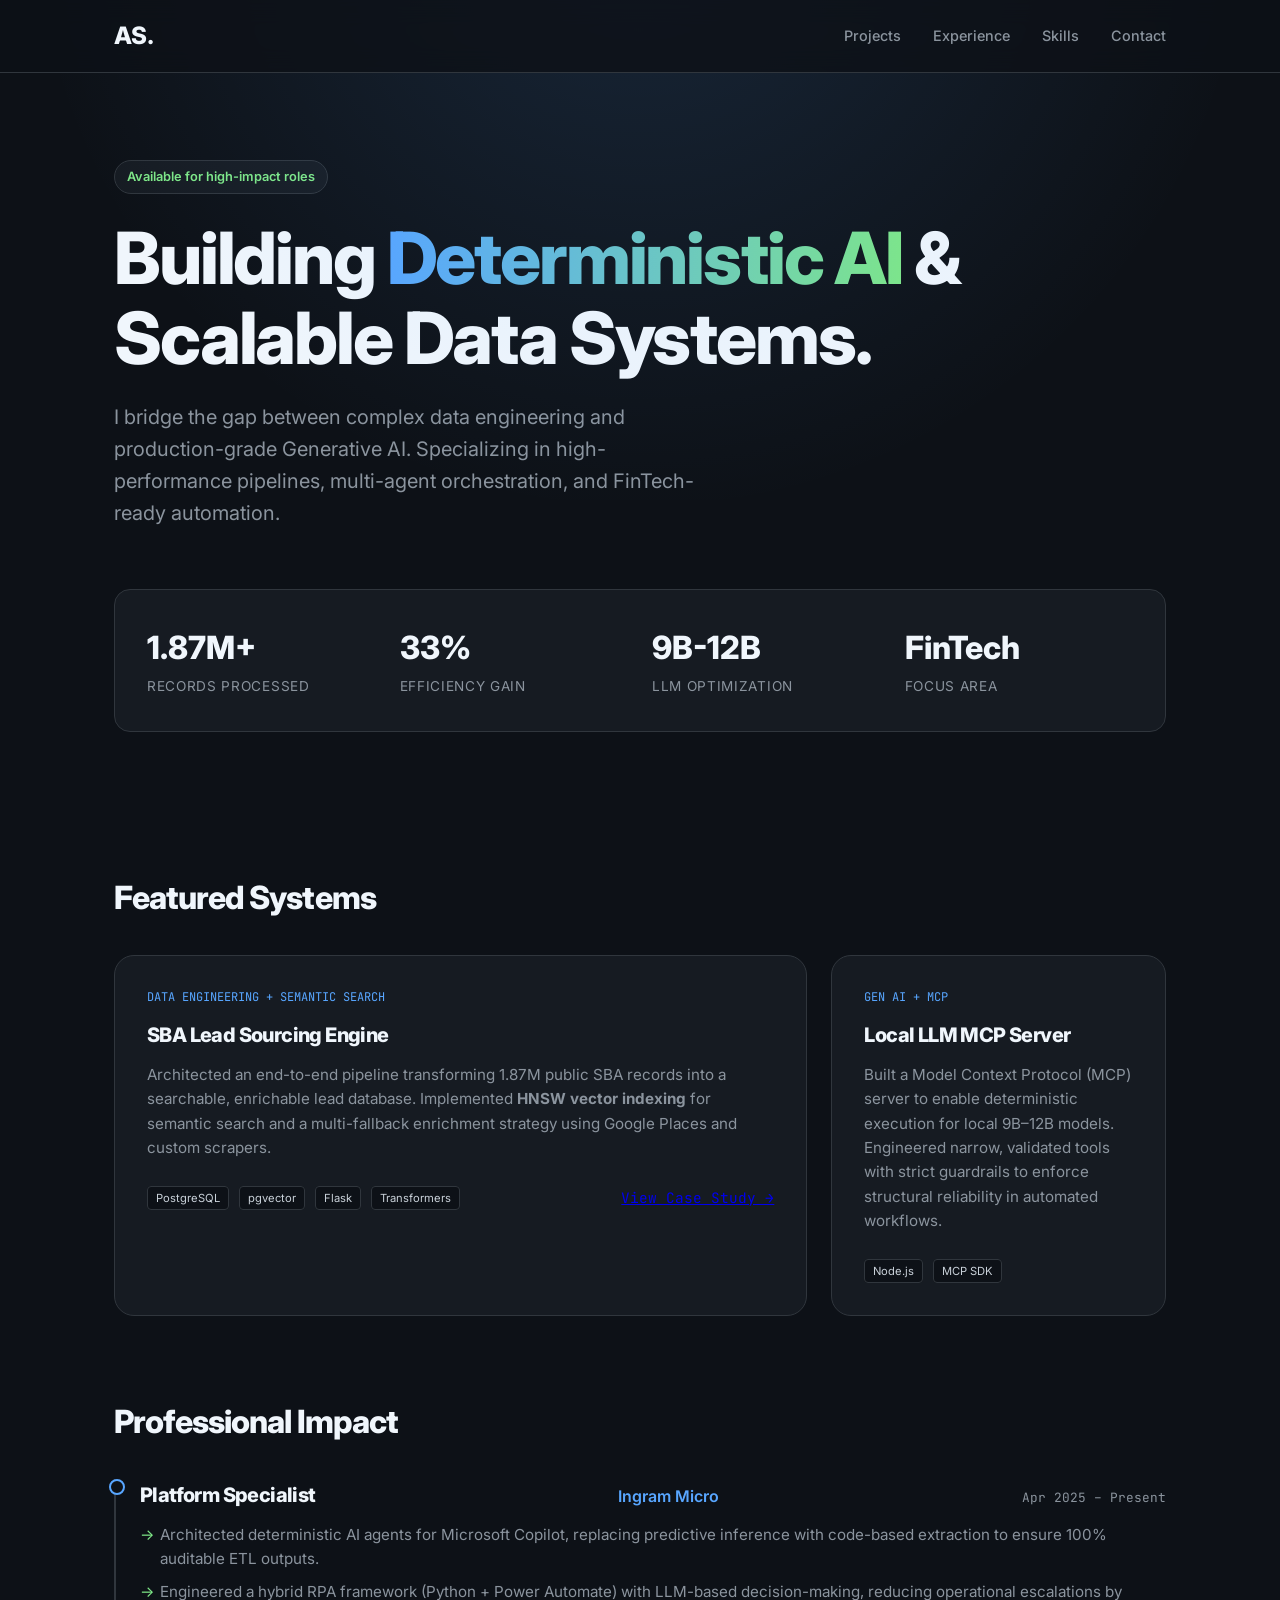
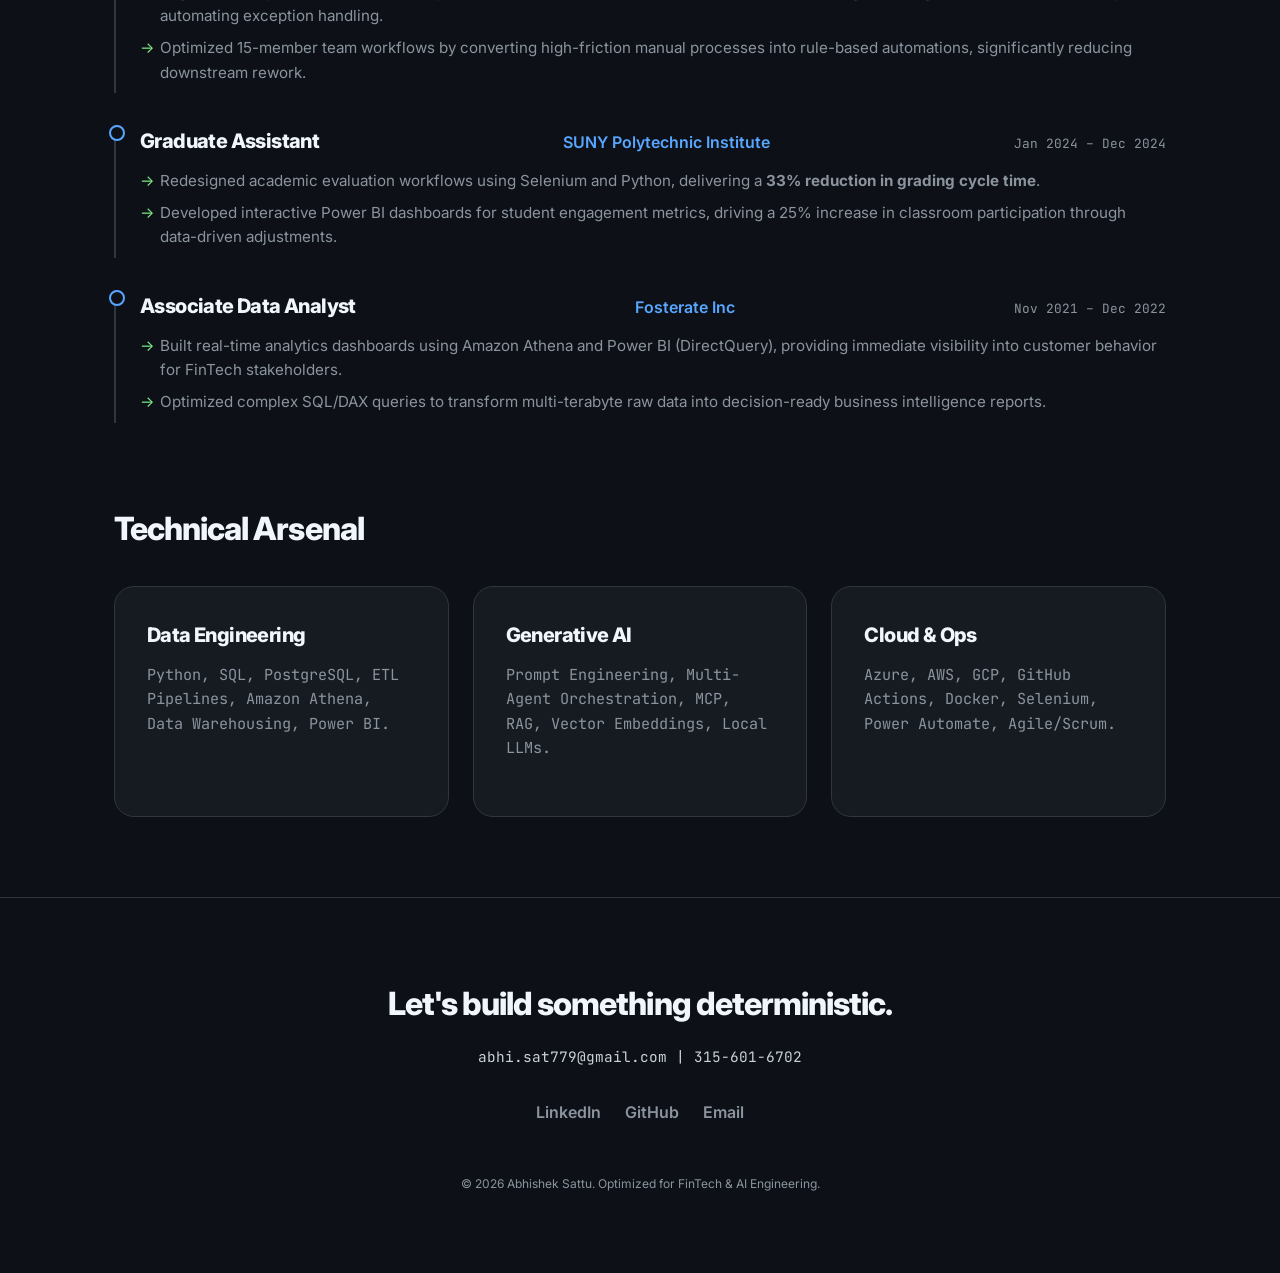
==== commit 45feb720: "Complete portfolio overhaul: High-impact UI + Result-oriented copywriting" ====
--- a/index.html
+++ b/index.html
@@ -1,180 +1,175 @@
 <!DOCTYPE html>
 <html lang="en">
 <head>
-    <meta charset="UTF-8">
-    <meta name="viewport" content="width=device-width, initial-scale=1.0">
-    <title>Abhishek Sattu - Data & AI Portfolio</title>
-    <link href="https://fonts.googleapis.com/css2?family=Inter:wght@300;400;500;600;700&display=swap" rel="stylesheet">
-    <link rel="stylesheet" href="css/style.css">
+  <meta charset="UTF-8">
+  <meta name="viewport" content="width=device-width, initial-scale=1.0">
+  <title>Abhishek Sattu | Data Engineer & AI Specialist</title>
+  <link rel="stylesheet" href="css/style.css">
 </head>
 <body>
-    <nav class="site-nav">
-        <div class="nav-inner">
-            <a href="index.html" class="nav-logo">AS</a>
-            <ul class="nav-links">
-                <li><a href="index.html">Home</a></li>
-                <li><a href="projects.html">Projects</a></li>
-                <li><a href="#contact">Contact</a></li>
-            </ul>
-            <div class="social-links">
-                <a href="https://github.com/abhishekabhi779" target="_blank" rel="noopener" aria-label="GitHub"><img src="https://img.icons8.com/ios-filled/24/000000/github.png" alt="GitHub"></a>
-                <a href="https://linkedin.com/in/abhishek-s-462954222" target="_blank" rel="noopener" aria-label="LinkedIn"><img src="https://img.icons8.com/ios-filled/24/000000/linkedin.png" alt="LinkedIn"></a>
+
+  <nav>
+    <div class="container nav-inner">
+      <a href="index.html" class="nav-logo">AS.</a>
+      <div class="nav-links">
+        <a href="#projects">Projects</a>
+        <a href="#experience">Experience</a>
+        <a href="#skills">Skills</a>
+        <a href="mailto:abhi.sat779@gmail.com">Contact</a>
+      </div>
+    </div>
+  </nav>
+
+  <header class="hero">
+    <div class="container">
+      <div class="hero-tag">Available for high-impact roles</div>
+      <h1>Building <span class="gradient-text">Deterministic AI</span> & Scalable Data Systems.</h1>
+      <p class="intro">
+        I bridge the gap between complex data engineering and production-grade Generative AI. 
+        Specializing in high-performance pipelines, multi-agent orchestration, and FinTech-ready automation.
+      </p>
+      
+      <div class="metrics-bar">
+        <div class="metric-item">
+          <span class="value">1.87M+</span>
+          <span class="label">Records Processed</span>
+        </div>
+        <div class="metric-item">
+          <span class="value">33%</span>
+          <span class="label">Efficiency Gain</span>
+        </div>
+        <div class="metric-item">
+          <span class="value">9B-12B</span>
+          <span class="label">LLM Optimization</span>
+        </div>
+        <div class="metric-item">
+          <span class="value">FinTech</span>
+          <span class="label">Focus Area</span>
+        </div>
+      </div>
+    </div>
+  </header>
+
+  <main class="container">
+    
+    <section id="projects">
+      <h2>Featured Systems</h2>
+      <div class="bento-grid">
+        <!-- SBA PROJECT (Large Card) -->
+        <div class="bento-card col-8">
+          <span class="card-tag">DATA ENGINEERING + SEMANTIC SEARCH</span>
+          <h3>SBA Lead Sourcing Engine</h3>
+          <p>
+            Architected an end-to-end pipeline transforming 1.87M public SBA records into a searchable, enrichable lead database. 
+            Implemented <strong>HNSW vector indexing</strong> for semantic search and a multi-fallback enrichment strategy using Google Places and custom scrapers.
+          </p>
+          <div class="card-footer">
+            <div class="tech-stack">
+              <span class="tech-pill">PostgreSQL</span>
+              <span class="tech-pill">pgvector</span>
+              <span class="tech-pill">Flask</span>
+              <span class="tech-pill">Transformers</span>
             </div>
+            <a href="https://github.com/abhishekabhi779" class="mono">View Case Study →</a>
+          </div>
         </div>
-    </nav>
 
-    <header class="hero">
-        <div class="hero-content">
-            <p class="tagline">Innovating at the Intersection of Data, AI, and Finance</p>
-            <h1>Hi, I'm Abhishek Sattu</h1>
-            <p class="intro">A passionate and results-driven professional with expertise in <strong>Data Engineering, Generative AI, Software Development, and Data Analytics</strong>. I thrive on transforming complex data into actionable insights and building intelligent systems that drive business value, particularly in the <strong>FinTech and Capital Markets</strong> sectors.</p>
-            <div class="hero-actions">
-                <a href="#projects" class="btn btn-primary">View My Work</a>
-                <a href="#contact" class="btn btn-secondary">Get in Touch</a>
+        <!-- LM STUDIO (Medium Card) -->
+        <div class="bento-card col-4">
+          <span class="card-tag">GEN AI + MCP</span>
+          <h3>Local LLM MCP Server</h3>
+          <p>
+            Built a Model Context Protocol (MCP) server to enable deterministic execution for local 9B–12B models. 
+            Engineered narrow, validated tools with strict guardrails to enforce structural reliability in automated workflows.
+          </p>
+          <div class="card-footer">
+            <div class="tech-stack">
+              <span class="tech-pill">Node.js</span>
+              <span class="tech-pill">MCP SDK</span>
             </div>
+          </div>
         </div>
-    </header>
+      </div>
+    </section>
 
-    <main>
-        <section id="about" class="section">
-            <h2 class="section-title">About Me</h2>
-            <div class="about-content">
-                <p>I am a CS graduate specializing in AI & ML, with a strong foundation in designing and implementing robust data pipelines, developing AI-driven solutions, and crafting efficient software. My experience spans from building guardrail-enforced AI agents for platform operations to developing interactive Power BI dashboards for data visualization. I am an individual contributor who enjoys tackling challenging problems and translating abstract business requirements into tangible, automated workflows.</p>
-                <p>My career journey has equipped me with a unique blend of technical skills and a keen understanding of business processes, making me adept at bridging the gap between data science and practical application. I am particularly drawn to the dynamic environments of FinTech and Capital Markets, where data-driven innovation is paramount.</p>
-            </div>
-        </section>
+    <section id="experience">
+      <h2>Professional Impact</h2>
+      <div class="experience-list">
+        
+        <div class="exp-item">
+          <div class="exp-header">
+            <h3>Platform Specialist</h3>
+            <span class="exp-company">Ingram Micro</span>
+            <span class="exp-date">Apr 2025 – Present</span>
+          </div>
+          <ul>
+            <li>Architected deterministic AI agents for Microsoft Copilot, replacing predictive inference with code-based extraction to ensure 100% auditable ETL outputs.</li>
+            <li>Engineered a hybrid RPA framework (Python + Power Automate) with LLM-based decision-making, reducing operational escalations by automating exception handling.</li>
+            <li>Optimized 15-member team workflows by converting high-friction manual processes into rule-based automations, significantly reducing downstream rework.</li>
+          </ul>
+        </div>
 
-        <section id="skills" class="section">
-            <h2 class="section-title">Technical Expertise</h2>
-            <div class="skills-grid">
-                <div class="skill-category">
-                    <h3>AI & Machine Learning</h3>
-                    <ul>
-                        <li>Prompt Engineering & Agent Design</li>
-                        <li>Multi-Agent Orchestration, MCP Servers</li>
-                        <li>OpenAI / Azure OpenAI, Anthropic, LangChain</li>
-                        <li>Hugging Face, Open-Source LLMs (9B–12B)</li>
-                        <li>RAG, Vector Embeddings, TensorFlow</li>
-                    </ul>
-                </div>
-                <div class="skill-category">
-                    <h3>Data Engineering & Analytics</h3>
-                    <ul>
-                        <li>Python, SQL, PostgreSQL</li>
-                        <li>ETL Pipelines, Data Warehousing</li>
-                        <li>Power BI, Data Visualization</li>
-                        <li>Amazon Athena, ODBC, DirectQuery</li>
-                    </ul>
-                </div>
-                <div class="skill-category">
-                    <h3>Software Development & Automation</h3>
-                    <ul>
-                        <li>Python, JavaScript, TypeScript</li>
-                        <li>Flask, RESTful APIs</li>
-                        <li>Power Automate, n8n, UiPath, Selenium</li>
-                        <li>GitHub Actions, Agile / Scrum</li>
-                    </ul>
-                </div>
-                <div class="skill-category">
-                    <h3>Cloud & Tools</h3>
-                    <ul>
-                        <li>Azure, AWS, GCP</li>
-                        <li>Dynamics 365, Jira</li>
-                        <li>Technical Documentation</li>
-                    </ul>
-                </div>
-            </div>
-        </section>
+        <div class="exp-item">
+          <div class="exp-header">
+            <h3>Graduate Assistant</h3>
+            <span class="exp-company">SUNY Polytechnic Institute</span>
+            <span class="exp-date">Jan 2024 – Dec 2024</span>
+          </div>
+          <ul>
+            <li>Redesigned academic evaluation workflows using Selenium and Python, delivering a <strong>33% reduction in grading cycle time</strong>.</li>
+            <li>Developed interactive Power BI dashboards for student engagement metrics, driving a 25% increase in classroom participation through data-driven adjustments.</li>
+          </ul>
+        </div>
 
-        <section id="projects" class="section">
-            <h2 class="section-title">Featured Projects</h2>
-            <div class="project-grid">
-                <article class="project-card">
-                    <h3>SBA Lead Sourcing Machine</h3>
-                    <p class="project-description">Transformed 1.87M small business records from the SBA's public PPP loan dataset into a searchable, enrichable lead database. Developed hierarchical NAICS sector/industry filtering, semantic search via HNSW vector indexing, and a contact enrichment pipeline. This system chains Google Places against website scraping with four fallback strategies to extract emails and owner names, streaming enriched results as CSV for outreach.</p>
-                    <p class="project-tech"><strong>Tech Stack:</strong> PostgreSQL + pgvector, Flask, Sentence Transformers, Google Places API, BeautifulSoup4</p>
-                    <a href="#" class="btn btn-project">View Project Details</a>
-                </article>
-                <article class="project-card">
-                    <h3>LM Studio MCP Server</h3>
-                    <p class="project-description">Built Model Context Protocol (MCP) tools to make local 9B–12B LLMs reliable and useful. The core idea focuses on constrained execution: providing narrow, validated tools with guardrails so the model handles intent while the MCP enforces structure. Includes tools for DOCX generation, resume tailoring, and structured content output, ensuring deterministic file output and workflow reliability despite model imperfections.</p>
-                    <p class="project-tech"><strong>Tech Stack:</strong> Node.js, @modelcontextprotocol/sdk, LM Studio, Local LLMs (9B–12B), docxtemplater</p>
-                    <a href="#" class="btn btn-project">View Project Details</a>
-                </article>
-            </div>
-            <div class="text-center">
-                <a href="projects.html" class="btn btn-secondary">View All Projects</a>
-            </div>
-        </section>
+        <div class="exp-item">
+          <div class="exp-header">
+            <h3>Associate Data Analyst</h3>
+            <span class="exp-company">Fosterate Inc</span>
+            <span class="exp-date">Nov 2021 – Dec 2022</span>
+          </div>
+          <ul>
+            <li>Built real-time analytics dashboards using Amazon Athena and Power BI (DirectQuery), providing immediate visibility into customer behavior for FinTech stakeholders.</li>
+            <li>Optimized complex SQL/DAX queries to transform multi-terabyte raw data into decision-ready business intelligence reports.</li>
+          </ul>
+        </div>
 
-        <section id="experience" class="section">
-            <h2 class="section-title">Experience</h2>
-            <div class="experience-item">
-                <h3>Platform Specialist <span class="company">Ingram Micro</span></h3>
-                <p class="duration">Apr 2025 – Present | Buffalo, NY</p>
-                <ul>
-                    <li>Built a guardrail-enforced AI agent for Microsoft Copilot to automate platform ops and ETL workflows, using deterministic code-based extraction over predictive inference for reliable, auditable outputs.</li>
-                    <li>Integrated Azure OpenAI APIs into Python-based automation workflows enabling LLM-driven decision-making for exception handling, intelligent routing, and dynamic response generation across operational pipelines.</li>
-                    <li>Built Power Automate and Python hybrid RPA framework with LLM-based decision-making, enabling smart routing and self-healing workflows that reduced escalations to senior staff.</li>
-                    <li>Assessed and mapped high-friction workflows across a 15-member ops team, converting repetitive processes into rule-based automations, reducing manual effort and downstream rework.</li>
-                    <li>Owned product backlog tasks, writing user stories, epics, and workflow specs; documented prompt strategies and agent configurations for team reuse.</li>
-                </ul>
-            </div>
-            <div class="experience-item">
-                <h3>Graduate Assistant <span class="company">SUNY Polytechnic Institute</span></h3>
-                <p class="duration">Jan 2024 – Dec 2024 | Utica, NY</p>
-                <ul>
-                    <li>Redesigned academic evaluation workflows using Python scripting and Selenium automation, reducing grading cycle time by 33%.</li>
-                    <li>Built interactive Power BI dashboards visualizing student engagement metrics, enabling data-driven instructional adjustments that increased participation by 25%.</li>
-                </ul>
-            </div>
-            <div class="experience-item">
-                <h3>Associate Data Analyst <span class="company">Fosterate Inc</span></h3>
-                <p class="duration">Nov 2021 – Dec 2022 | Hyderabad, India</p>
-                <ul>
-                    <li>Developed Power BI dashboards connected to Amazon Athena via ODBC with DirectQuery, delivering real-time insights on customer behavior and operational performance.</li>
-                    <li>Authored optimized SQL queries with custom DAX calculations and interactive filters, transforming raw data into decision-ready reports for non-technical business users.</li>
-                </ul>
-            </div>
-        </section>
+      </div>
+    </section>
 
-        <section id="education" class="section">
-            <h2 class="section-title">Education & Certifications</h2>
-            <div class="education-item">
-                <h3>M.S. Computer Science — AI & ML</h3>
-                <p class="institution">SUNY Polytechnic Institute, Utica, NY</p>
-                <p class="details">Coursework: Machine Learning, NLP, Visual Analytics</p>
-                <p class="duration">2023 – 2024</p>
-            </div>
-            <div class="education-item">
-                <h3>B.S. Electronics Engineering</h3>
-                <p class="institution">[Your University/Institution]</p>
-                <p class="duration">[Your Graduation Year]</p>
-            </div>
-            <div class="certifications">
-                <h3>Certifications</h3>
-                <ul>
-                    <li>Microsoft Certified: Azure Fundamentals (AZ-900)</li>
-                    <li>UiPath Specialized AI Professional Certificate</li>
-                    <li>Building Data Pipelines with Delta Live Tables — Databricks</li>
-                </ul>
-            </div>
-        </section>
+    <section id="skills" style="margin-top: 80px;">
+      <h2>Technical Arsenal</h2>
+      <div class="bento-grid">
+        <div class="bento-card col-4">
+          <h3>Data Engineering</h3>
+          <p class="mono">Python, SQL, PostgreSQL, ETL Pipelines, Amazon Athena, Data Warehousing, Power BI.</p>
+        </div>
+        <div class="bento-card col-4">
+          <h3>Generative AI</h3>
+          <p class="mono">Prompt Engineering, Multi-Agent Orchestration, MCP, RAG, Vector Embeddings, Local LLMs.</p>
+        </div>
+        <div class="bento-card col-4">
+          <h3>Cloud & Ops</h3>
+          <p class="mono">Azure, AWS, GCP, GitHub Actions, Docker, Selenium, Power Automate, Agile/Scrum.</p>
+        </div>
+      </div>
+    </section>
 
-        <section id="contact" class="section">
-            <h2 class="section-title">Get in Touch</h2>
-            <p class="contact-intro">I'm actively seeking new opportunities in Data Engineering, Generative AI, Software Engineering, and Data Analytics, especially within FinTech or Capital Markets. Feel free to reach out!</p>
-            <div class="contact-details">
-                <p><strong>Email:</strong> <a href="mailto:abhi.sat779@gmail.com">abhi.sat779@gmail.com</a></p>
-                <p><strong>Phone:</strong> 315-601-6702</p>
-                <p><strong>LinkedIn:</strong> <a href="https://linkedin.com/in/abhishek-s-462954222" target="_blank" rel="noopener">linkedin.com/in/abhishek-s-462954222</a></p>
-                <p><strong>GitHub:</strong> <a href="https://github.com/abhishekabhi779" target="_blank" rel="noopener">github.com/abhishekabhi779</a></p>
-            </div>
-        </section>
-    </main>
+  </main>
 
-    <footer>
-        <p>&copy; 2026 Abhishek Sattu. All rights reserved.</p>
-    </footer>
+  <footer>
+    <div class="container footer-content">
+      <h2>Let's build something deterministic.</h2>
+      <p class="mono">abhi.sat779@gmail.com | 315-601-6702</p>
+      <div class="social-links">
+        <a href="https://linkedin.com/in/abhishek-s-462954222">LinkedIn</a>
+        <a href="https://github.com/abhishekabhi779">GitHub</a>
+        <a href="mailto:abhi.sat779@gmail.com">Email</a>
+      </div>
+      <p style="margin-top: 48px; font-size: 0.75rem; color: var(--text-dim);">
+        &copy; 2026 Abhishek Sattu. Optimized for FinTech & AI Engineering.
+      </p>
+    </div>
+  </footer>
+
 </body>
 </html>
--- a/css/style.css
+++ b/css/style.css
@@ -1,448 +1,301 @@
-/* General Styles */
+@import url('https://fonts.googleapis.com/css2?family=Inter:wght@300;400;600;800&family=JetBrains+Mono:wght@400;700&display=swap');
+
 :root {
-    --primary-color: #007bff;
-    --secondary-color: #6c757d;
-    --accent-color: #28a745;
-    --dark-bg: #343a40;
-    --light-bg: #f8f9fa;
-    --text-color: #333;
-    --light-text-color: #fff;
-    --border-color: #dee2e6;
-    --font-family-sans: 'Inter', sans-serif;
+  --bg: #0D1117;
+  --surface: #161B22;
+  --surface-hover: #21262D;
+  --primary: #58A6FF;
+  --secondary: #7EE787;
+  --text: #C9D1D9;
+  --text-dim: #8B949E;
+  --text-bright: #F0F6FC;
+  --border: #30363D;
+  --accent-glow: rgba(88, 166, 255, 0.15);
+  
+  --font-main: 'Inter', -apple-system, BlinkMacSystemFont, sans-serif;
+  --font-mono: 'JetBrains Mono', monospace;
+}
+
+* {
+  box-sizing: border-box;
+  margin: 0;
+  padding: 0;
 }
 
 body {
-    font-family: var(--font-family-sans);
-    line-height: 1.6;
-    margin: 0;
-    padding: 0;
-    background-color: var(--light-bg);
-    color: var(--text-color);
+  background-color: var(--bg);
+  color: var(--text);
+  font-family: var(--font-main);
+  line-height: 1.6;
+  overflow-x: hidden;
 }
 
 .container {
-    max-width: 1200px;
-    margin: 0 auto;
-    padding: 0 20px;
-}
-
-a {
-    color: var(--primary-color);
-    text-decoration: none;
-}
-
-a:hover {
-    text-decoration: underline;
-}
-
-h1, h2, h3, h4, h5, h6 {
-    color: var(--dark-bg);
-    line-height: 1.2;
-}
-
-.btn {
-    display: inline-block;
-    background-color: var(--primary-color);
-    color: var(--light-text-color);
-    padding: 10px 20px;
-    border-radius: 5px;
-    text-decoration: none;
-    transition: background-color 0.3s ease;
-}
-
-.btn:hover {
-    background-color: #0056b3;
-    text-decoration: none;
-}
-
-.btn-primary {
-    background-color: var(--primary-color);
-}
-
-.btn-secondary {
-    background-color: var(--secondary-color);
-}
-
-.btn-secondary:hover {
-    background-color: #545b62;
-}
-
-.text-center {
-    text-align: center;
-}
-
-/* Navigation */
-.site-nav {
-    background-color: var(--dark-bg);
-    color: var(--light-text-color);
-    padding: 15px 0;
-    position: sticky;
-    top: 0;
-    z-index: 1000;
+  max-width: 1100px;
+  margin: 0 auto;
+  padding: 0 24px;
+}
+
+/* ── TYPOGRAPHY ──────────────────────────────────── */
+h1, h2, h3 {
+  color: var(--text-bright);
+  font-weight: 800;
+  letter-spacing: -0.03em;
+}
+
+h1 { font-size: clamp(2.5rem, 8vw, 4.5rem); line-height: 1.1; }
+h2 { font-size: 2rem; margin-bottom: 2rem; }
+h3 { font-size: 1.25rem; }
+
+.mono { font-family: var(--font-mono); font-size: 0.9rem; }
+.gradient-text {
+  background: linear-gradient(90deg, var(--primary), var(--secondary));
+  -webkit-background-clip: text;
+  -webkit-text-fill-color: transparent;
+}
+
+/* ── NAVIGATION ──────────────────────────────────── */
+nav {
+  position: fixed;
+  top: 0;
+  width: 100%;
+  z-index: 1000;
+  background: rgba(13, 17, 23, 0.8);
+  backdrop-filter: blur(12px);
+  border-bottom: 1px solid var(--border);
 }
 
 .nav-inner {
-    display: flex;
-    justify-content: space-between;
-    align-items: center;
-    max-width: 1200px;
-    margin: 0 auto;
-    padding: 0 20px;
+  height: 72px;
+  display: flex;
+  justify-content: space-between;
+  align-items: center;
 }
 
 .nav-logo {
-    font-size: 1.8em;
-    font-weight: 700;
-    color: var(--light-text-color);
-    text-decoration: none;
+  font-weight: 800;
+  font-size: 1.5rem;
+  color: var(--text-bright);
+  text-decoration: none;
 }
 
 .nav-links {
-    list-style: none;
-    margin: 0;
-    padding: 0;
-    display: flex;
-}
-
-.nav-links li {
-    margin-left: 20px;
+  display: flex;
+  gap: 32px;
 }
 
 .nav-links a {
-    color: var(--light-text-color);
-    text-decoration: none;
-    font-weight: 500;
-    transition: color 0.3s ease;
-}
-
-.nav-links a:hover,
-.nav-links a.active {
-    color: var(--primary-color);
-    text-decoration: none;
-}
-
-.social-links img {
-    width: 24px;
-    height: 24px;
-    filter: invert(1);
-    margin-left: 15px;
-}
-
-/* Hero Section */
+  color: var(--text-dim);
+  text-decoration: none;
+  font-weight: 500;
+  font-size: 0.9rem;
+  transition: color 0.2s;
+}
+
+.nav-links a:hover { color: var(--primary); }
+
+/* ── HERO ────────────────────────────────────────── */
 .hero {
-    background-color: var(--dark-bg);
-    color: var(--light-text-color);
-    text-align: center;
-    padding: 100px 20px;
-}
-
-.hero-content {
-    max-width: 800px;
-    margin: 0 auto;
-}
-
-.hero .tagline {
-    font-size: 1.1em;
-    color: var(--primary-color);
-    margin-bottom: 10px;
-}
-
-.hero h1 {
-    font-size: 3.5em;
-    margin-bottom: 20px;
-    color: var(--light-text-color);
-}
-
-.hero .intro {
-    font-size: 1.2em;
-    margin-bottom: 30px;
-    color: rgba(255, 255, 255, 0.8);
-}
-
-.hero-actions .btn {
-    margin: 0 10px;
-}
-
-/* Sections */
-main {
-    padding: 40px 0;
-}
-
-.section {
-    padding: 60px 20px;
-    margin-bottom: 30px;
-    background-color: var(--light-text-color);
-    border-radius: 8px;
-    box-shadow: 0 2px 10px rgba(0, 0, 0, 0.05);
-    max-width: 1000px;
-    margin-left: auto;
-    margin-right: auto;
-}
-
-.section-title {
-    text-align: center;
-    font-size: 2.5em;
-    margin-bottom: 40px;
-    color: var(--primary-color);
-}
-
-/* About Section */
-.about-content {
-    font-size: 1.1em;
-    line-height: 1.8;
-    text-align: justify;
-}
-
-.about-content p {
-    margin-bottom: 15px;
-}
-
-/* Skills Section */
-.skills-grid {
-    display: grid;
-    grid-template-columns: repeat(auto-fit, minmax(250px, 1fr));
-    gap: 30px;
-}
-
-.skill-category {
-    background-color: var(--light-bg);
-    padding: 20px;
-    border-radius: 8px;
-    border: 1px solid var(--border-color);
-}
-
-.skill-category h3 {
-    color: var(--primary-color);
-    margin-top: 0;
-    margin-bottom: 15px;
-    font-size: 1.4em;
-}
-
-.skill-category ul {
-    list-style: none;
-    padding: 0;
-    margin: 0;
-}
-
-.skill-category li {
-    margin-bottom: 8px;
-    padding-left: 20px;
-    position: relative;
-}
-
-.skill-category li::before {
-    content: '•';
-    color: var(--accent-color);
-    position: absolute;
-    left: 0;
-}
-
-/* Projects Section */
-.project-grid {
-    display: grid;
-    grid-template-columns: repeat(auto-fit, minmax(300px, 1fr));
-    gap: 30px;
-    margin-bottom: 40px;
-}
-
-.project-card {
-    background-color: var(--light-bg);
-    padding: 25px;
-    border-radius: 8px;
-    border: 1px solid var(--border-color);
-    box-shadow: 0 2px 8px rgba(0, 0, 0, 0.03);
-    transition: transform 0.3s ease;
-}
-
-.project-card:hover {
-    transform: translateY(-5px);
-}
-
-.project-card h3 {
-    color: var(--primary-color);
-    margin-top: 0;
-    font-size: 1.5em;
-}
-
-.project-description {
-    font-size: 0.95em;
-    margin-bottom: 15px;
-}
-
-.project-tech {
-    font-size: 0.9em;
-    color: var(--secondary-color);
-    margin-bottom: 20px;
-}
-
-.btn-project {
-    background-color: var(--accent-color);
-}
-
-.btn-project:hover {
-    background-color: #218838;
-}
-
-/* Experience Section */
-.experience-item {
-    background-color: var(--light-bg);
-    padding: 25px;
-    border-radius: 8px;
-    border: 1px solid var(--border-color);
-    margin-bottom: 20px;
-    box-shadow: 0 2px 8px rgba(0, 0, 0, 0.03);
-}
-
-.experience-item h3 {
-    color: var(--dark-bg);
-    margin-top: 0;
-    margin-bottom: 5px;
-}
-
-.experience-item .company {
-    color: var(--primary-color);
-    font-weight: 500;
-}
-
-.experience-item .duration {
-    font-size: 0.9em;
-    color: var(--secondary-color);
-    margin-bottom: 15px;
-}
-
-.experience-item ul {
-    list-style: disc;
-    margin-left: 20px;
-    padding: 0;
-}
-
-.experience-item li {
-    margin-bottom: 8px;
-}
-
-/* Education Section */
-.education-item {
-    background-color: var(--light-bg);
-    padding: 25px;
-    border-radius: 8px;
-    border: 1px solid var(--border-color);
-    margin-bottom: 20px;
-    box-shadow: 0 2px 8px rgba(0, 0, 0, 0.03);
-}
-
-.education-item h3 {
-    color: var(--dark-bg);
-    margin-top: 0;
-    margin-bottom: 5px;
-}
-
-.education-item .institution {
-    color: var(--primary-color);
-    font-weight: 500;
-}
-
-.education-item .details {
-    font-size: 0.95em;
-    color: var(--text-color);
-    margin-bottom: 5px;
-}
-
-.education-item .duration {
-    font-size: 0.9em;
-    color: var(--secondary-color);
-}
-
-.certifications h3 {
-    color: var(--dark-bg);
-    margin-top: 30px;
-    margin-bottom: 15px;
-}
-
-.certifications ul {
-    list-style: none;
-    padding: 0;
-}
-
-.certifications li {
-    background-color: var(--light-bg);
-    border: 1px solid var(--border-color);
-    padding: 10px 15px;
-    margin-bottom: 10px;
-    border-radius: 5px;
-    position: relative;
-    padding-left: 30px;
-}
-
-.certifications li::before {
-    content: '✓';
-    color: var(--accent-color);
-    position: absolute;
-    left: 10px;
-    font-weight: bold;
-}
-
-/* Contact Section */
-.contact-intro {
-    text-align: center;
-    font-size: 1.1em;
-    margin-bottom: 30px;
-}
-
-.contact-details {
-    text-align: center;
-    font-size: 1.1em;
-}
-
-.contact-details p {
-    margin-bottom: 10px;
-}
-
-/* Footer */
+  padding: 160px 0 80px;
+  position: relative;
+}
+
+.hero::before {
+  content: '';
+  position: absolute;
+  top: -100px;
+  left: 50%;
+  transform: translateX(-50%);
+  width: 100vw;
+  height: 600px;
+  background: radial-gradient(circle at 50% 0%, var(--accent-glow) 0%, transparent 70%);
+  pointer-events: none;
+}
+
+.hero-tag {
+  display: inline-block;
+  padding: 6px 12px;
+  background: var(--surface);
+  border: 1px solid var(--border);
+  border-radius: 100px;
+  color: var(--secondary);
+  font-size: 0.8rem;
+  font-weight: 600;
+  margin-bottom: 24px;
+}
+
+.hero p.intro {
+  font-size: 1.25rem;
+  color: var(--text-dim);
+  max-width: 600px;
+  margin-top: 24px;
+}
+
+/* ── METRICS BAR ─────────────────────────────────── */
+.metrics-bar {
+  display: grid;
+  grid-template-columns: repeat(auto-fit, minmax(200px, 1fr));
+  gap: 24px;
+  margin: 60px 0;
+  padding: 32px;
+  background: var(--surface);
+  border: 1px solid var(--border);
+  border-radius: 16px;
+}
+
+.metric-item .value {
+  display: block;
+  font-size: 2rem;
+  font-weight: 800;
+  color: var(--text-bright);
+}
+
+.metric-item .label {
+  font-size: 0.85rem;
+  color: var(--text-dim);
+  text-transform: uppercase;
+  letter-spacing: 0.05em;
+}
+
+/* ── BENTO GRID ──────────────────────────────────── */
+.bento-grid {
+  display: grid;
+  grid-template-columns: repeat(12, 1fr);
+  gap: 24px;
+  margin-bottom: 80px;
+}
+
+.bento-card {
+  background: var(--surface);
+  border: 1px solid var(--border);
+  border-radius: 20px;
+  padding: 32px;
+  transition: all 0.3s cubic-bezier(0.4, 0, 0.2, 1);
+  position: relative;
+  overflow: hidden;
+}
+
+.bento-card:hover {
+  border-color: var(--primary);
+  transform: translateY(-4px);
+  box-shadow: 0 12px 40px rgba(0, 0, 0, 0.4);
+}
+
+.card-tag {
+  font-family: var(--font-mono);
+  font-size: 0.75rem;
+  color: var(--primary);
+  margin-bottom: 12px;
+  display: block;
+}
+
+.bento-card h3 { margin-bottom: 12px; }
+.bento-card p { color: var(--text-dim); font-size: 0.95rem; margin-bottom: 24px; }
+
+.card-footer {
+  display: flex;
+  justify-content: space-between;
+  align-items: center;
+  margin-top: auto;
+}
+
+.tech-pill {
+  font-size: 0.7rem;
+  padding: 4px 8px;
+  background: var(--bg);
+  border: 1px solid var(--border);
+  border-radius: 4px;
+  margin-right: 6px;
+}
+
+/* Grid Layouts */
+.col-8 { grid-column: span 8; }
+.col-4 { grid-column: span 4; }
+.col-6 { grid-column: span 6; }
+.col-12 { grid-column: span 12; }
+
+/* ── EXPERIENCE ──────────────────────────────────── */
+.experience-list {
+  display: flex;
+  flex-direction: column;
+  gap: 32px;
+}
+
+.exp-item {
+  padding-left: 24px;
+  border-left: 2px solid var(--border);
+  position: relative;
+}
+
+.exp-item::before {
+  content: '';
+  position: absolute;
+  left: -7px;
+  top: 0;
+  width: 12px;
+  height: 12px;
+  background: var(--bg);
+  border: 2px solid var(--primary);
+  border-radius: 50%;
+}
+
+.exp-header {
+  display: flex;
+  justify-content: space-between;
+  align-items: baseline;
+  margin-bottom: 12px;
+}
+
+.exp-company { color: var(--primary); font-weight: 600; }
+.exp-date { font-family: var(--font-mono); font-size: 0.8rem; color: var(--text-dim); }
+
+.exp-item ul {
+  list-style: none;
+  margin-top: 12px;
+}
+
+.exp-item li {
+  position: relative;
+  padding-left: 20px;
+  margin-bottom: 8px;
+  font-size: 0.95rem;
+  color: var(--text-dim);
+}
+
+.exp-item li::before {
+  content: '→';
+  position: absolute;
+  left: 0;
+  color: var(--secondary);
+}
+
+/* ── FOOTER ──────────────────────────────────────── */
 footer {
-    background-color: var(--dark-bg);
-    color: rgba(255, 255, 255, 0.7);
-    text-align: center;
-    padding: 30px 20px;
-    font-size: 0.9em;
-}
-
-/* Responsive Design */
-@media (max-width: 768px) {
-    .nav-inner {
-        flex-direction: column;
-    }
-
-    .nav-links {
-        margin-top: 15px;
-        margin-bottom: 15px;
-    }
-
-    .nav-links li {
-        margin: 0 10px;
-    }
-
-    .hero h1 {
-        font-size: 2.5em;
-    }
-
-    .hero .intro {
-        font-size: 1em;
-    }
-
-    .hero-actions .btn {
-        display: block;
-        margin: 10px 0;
-    }
-
-    .section-title {
-        font-size: 2em;
-    }
-
-    .skills-grid {
-        grid-template-columns: 1fr;
-    }
-
-    .project-grid {
-        grid-template-columns: 1fr;
-    }
-}
+  padding: 80px 0;
+  border-top: 1px solid var(--border);
+  text-align: center;
+}
+
+.footer-content h2 { margin-bottom: 16px; }
+.social-links {
+  display: flex;
+  justify-content: center;
+  gap: 24px;
+  margin-top: 32px;
+}
+
+.social-links a {
+  color: var(--text-dim);
+  text-decoration: none;
+  font-weight: 600;
+  transition: color 0.2s;
+}
+
+.social-links a:hover { color: var(--text-bright); }
+
+/* ── RESPONSIVE ──────────────────────────────────── */
+@media (max-width: 868px) {
+  .col-8, .col-4, .col-6 { grid-column: span 12; }
+  .nav-links { display: none; }
+  .exp-header { flex-direction: column; gap: 4px; }
+}
